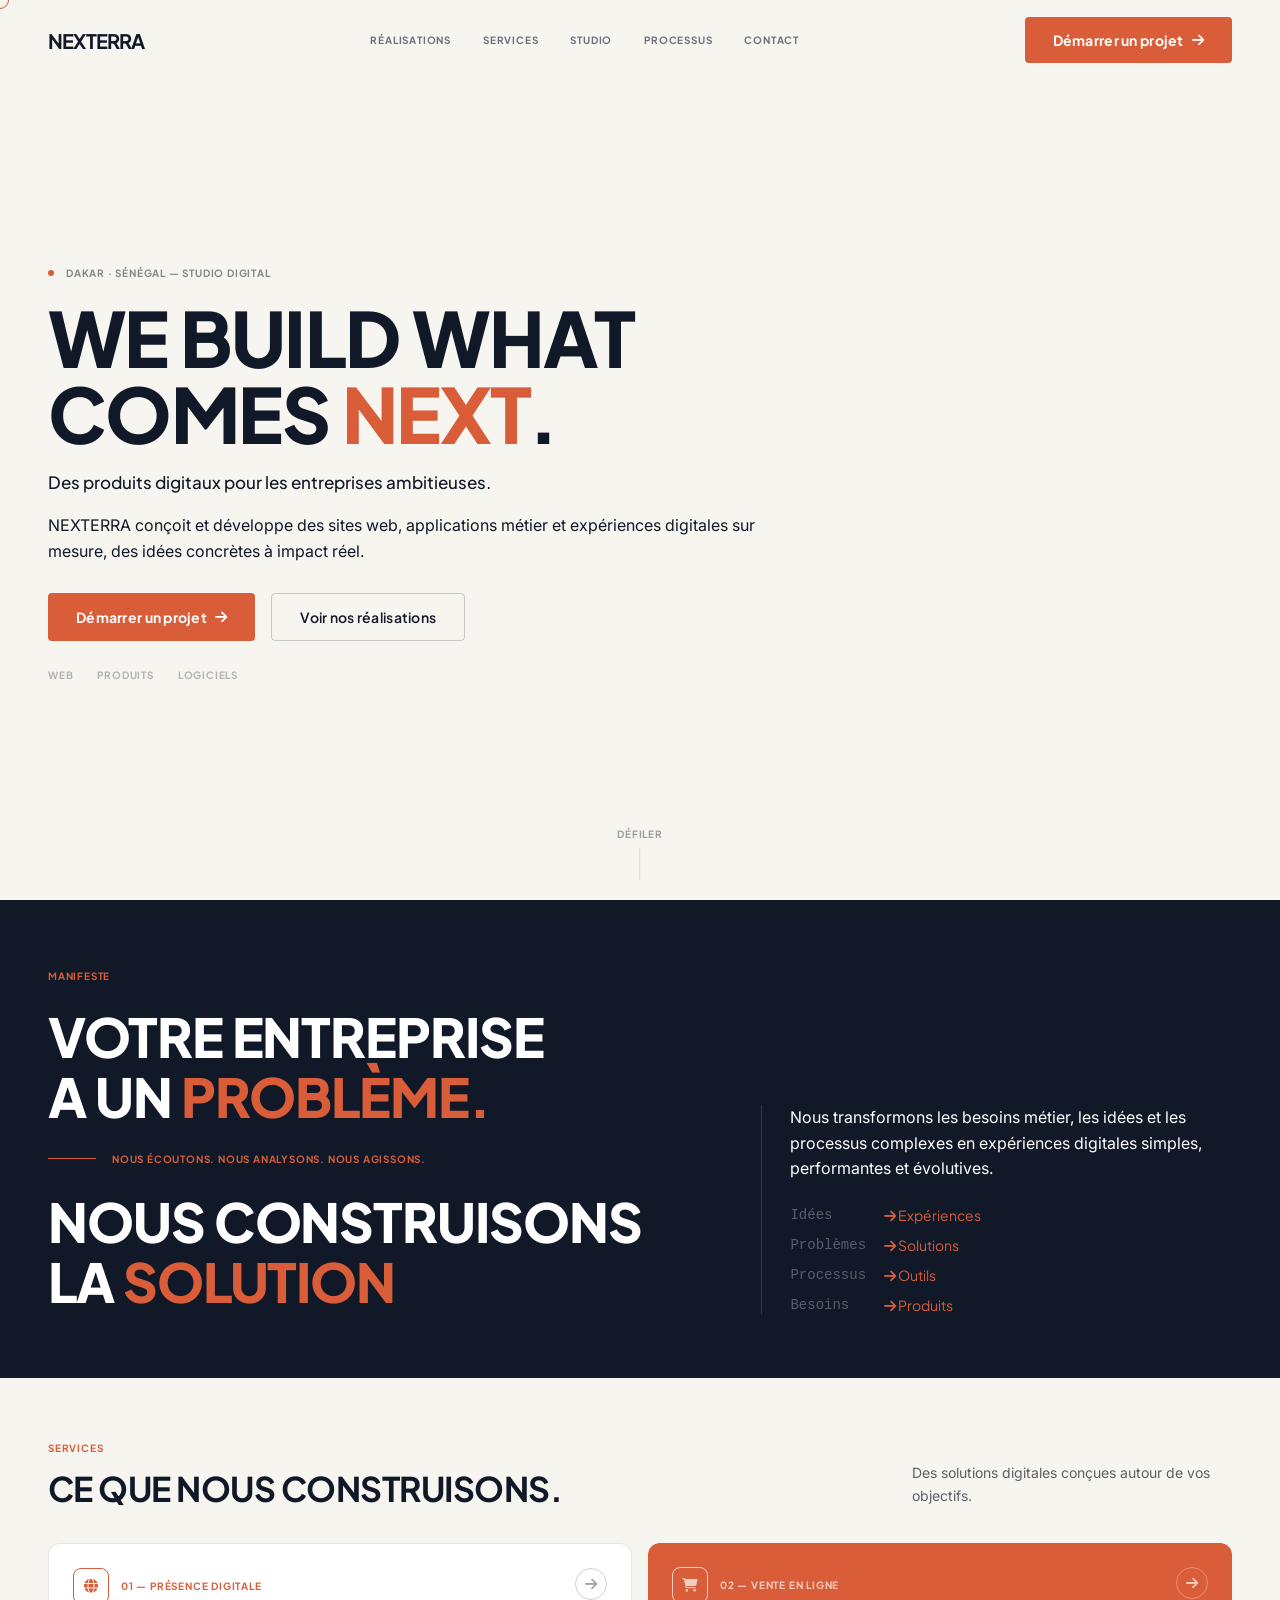
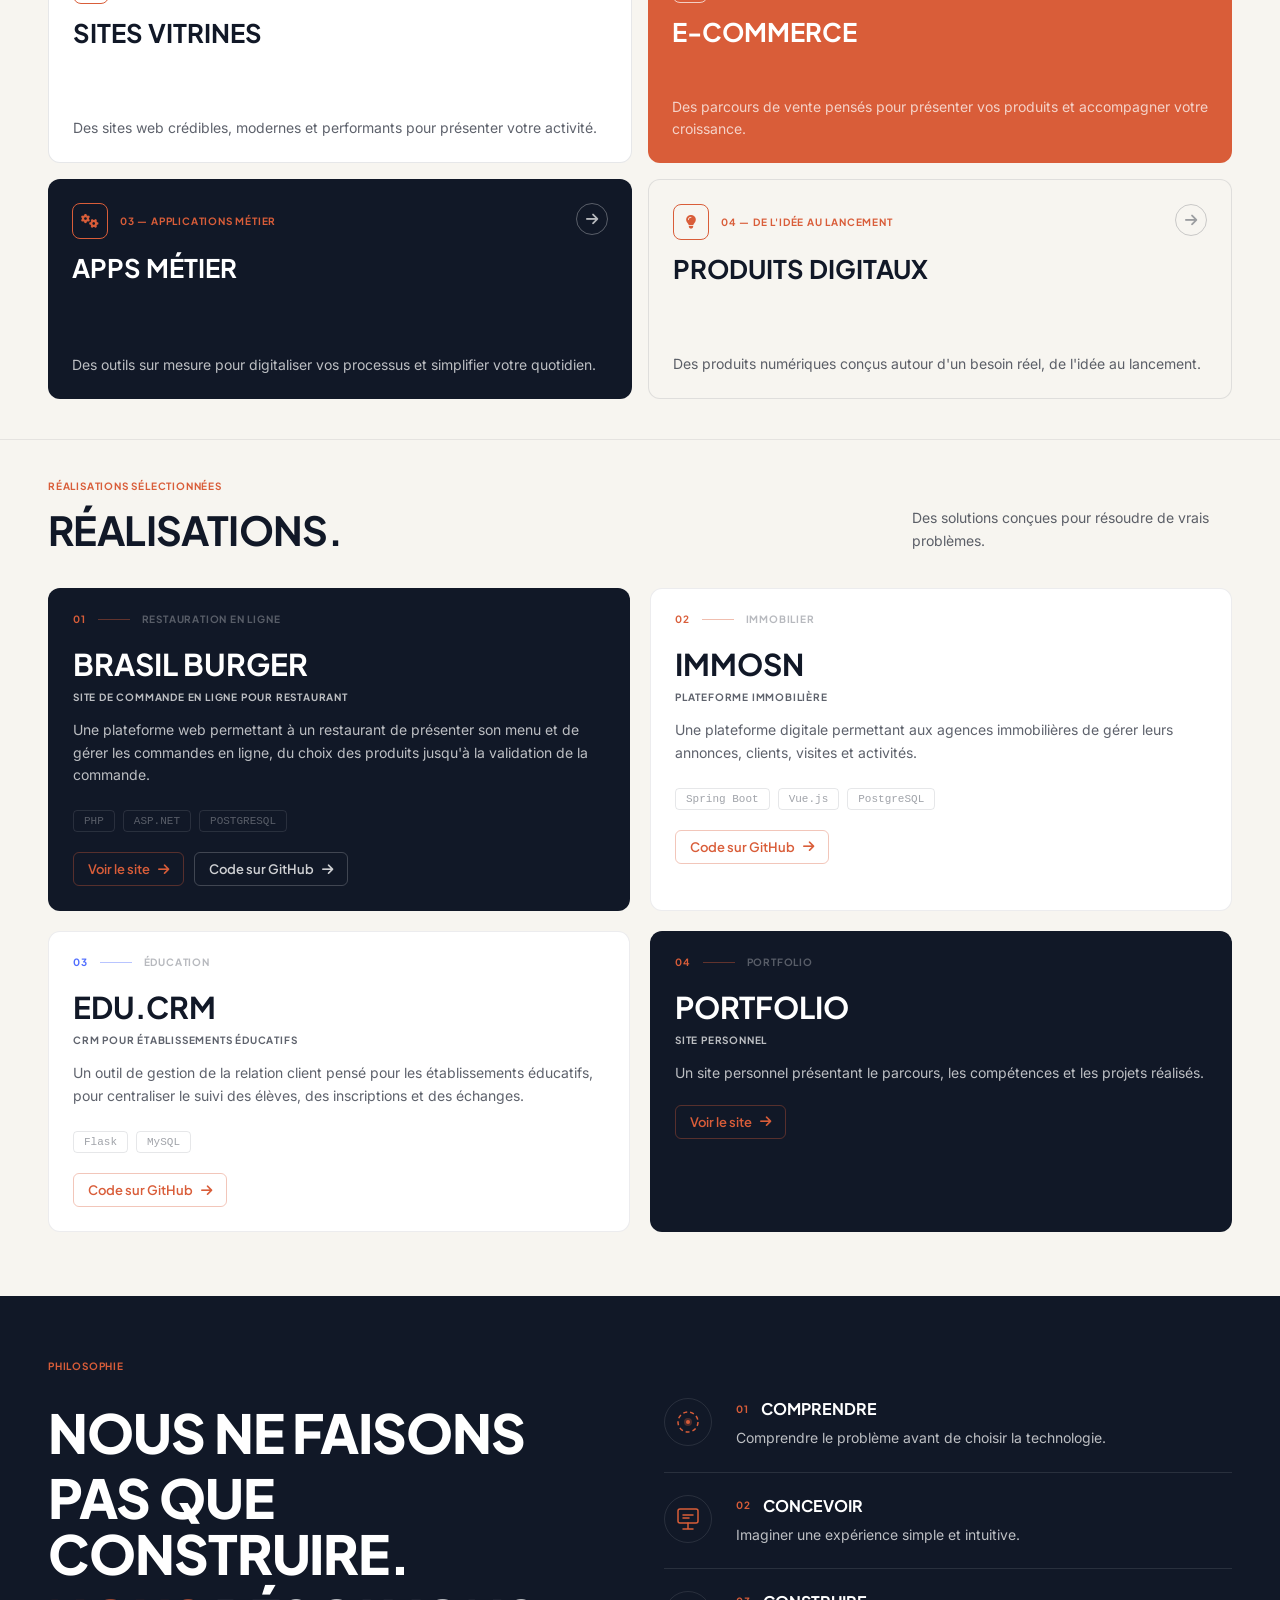
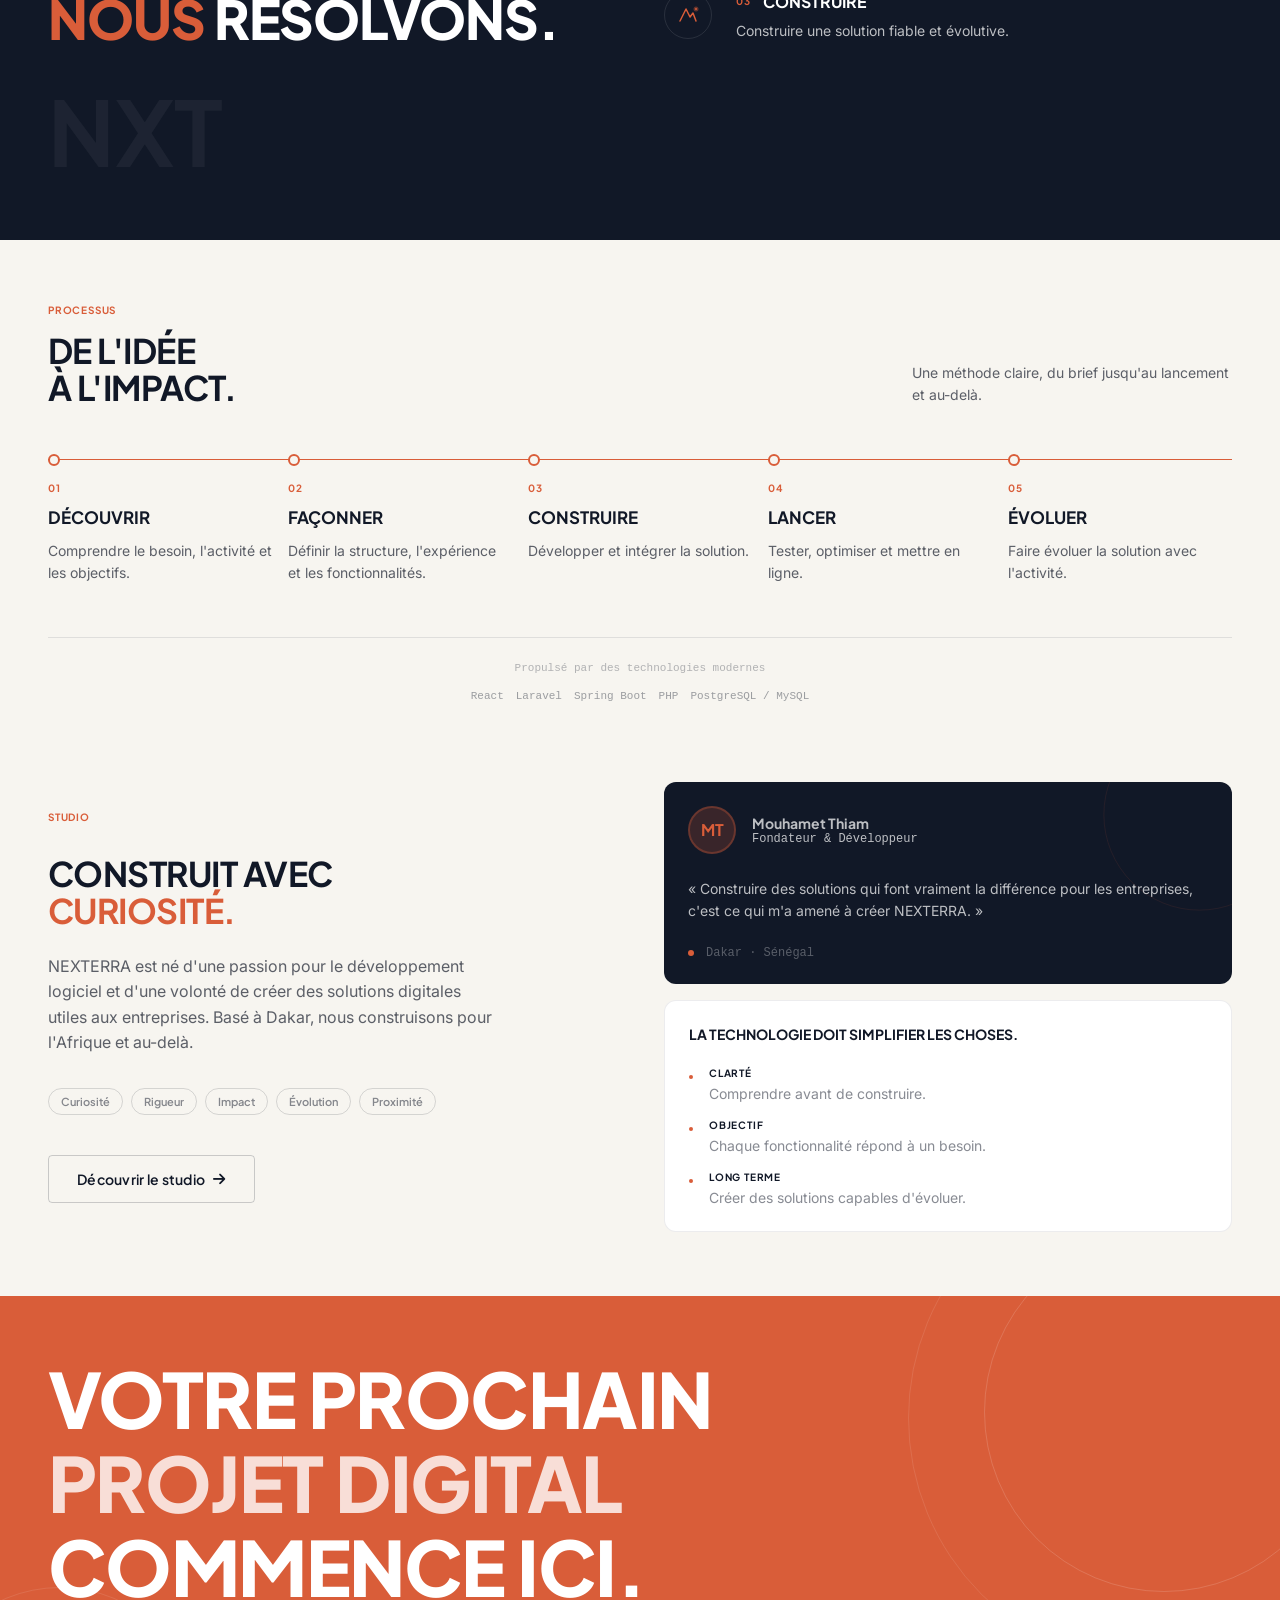
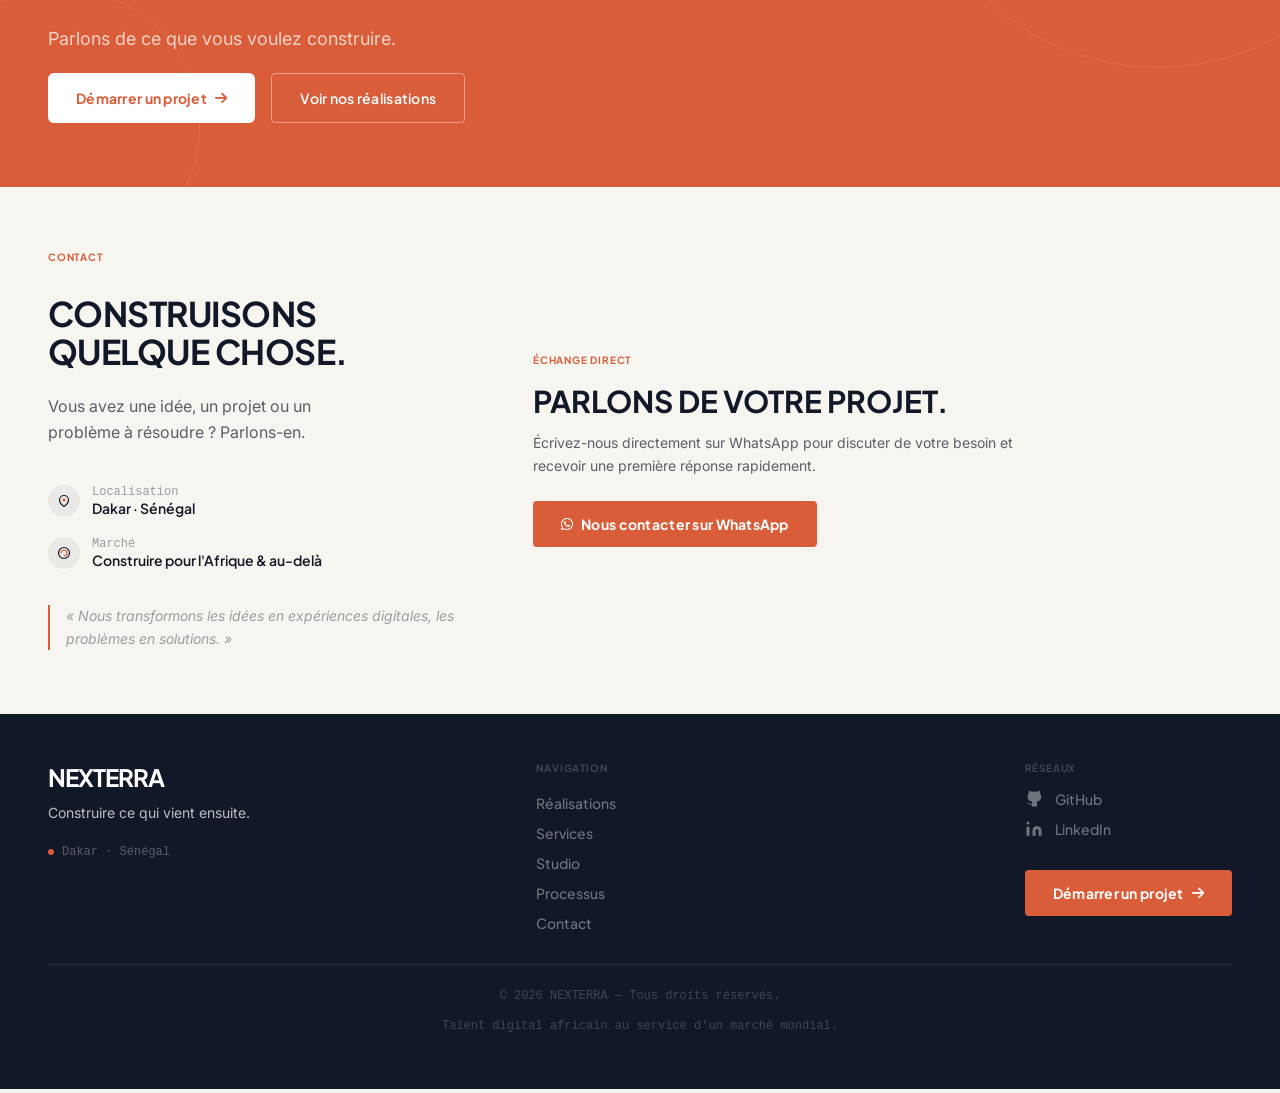
==== index.html @ 6601ef7b "correction fichier" ====
<!DOCTYPE html>
<html lang="fr">
<head>
<meta charset="UTF-8" />
<meta name="viewport" content="width=device-width, initial-scale=1.0" />
<title>NEXTERRA — Construire ce qui vient ensuite</title>
<!-- À coller dans le <head> du site (Elementor > Réglages du site > Code personnalisé, ou Insert Headers/Footers) -->
<link rel="preconnect" href="https://fonts.googleapis.com" />
<link rel="preconnect" href="https://fonts.gstatic.com" crossorigin />
<link href="https://fonts.googleapis.com/css2?family=Plus+Jakarta+Sans:ital,wght@0,400;0,500;0,600;0,700;0,800;1,400&family=Inter:wght@400;500;600&display=swap" rel="stylesheet" />
<link rel="stylesheet" href="https://cdnjs.cloudflare.com/ajax/libs/font-awesome/6.5.2/css/all.min.css" integrity="sha512-SnH5WK+bZxgPHs44uWIX+LLJAJ9/2PkPKZ5QiAj6Ta86w+fsb2TkcmfRyVX3pBnMFcV7oQPJkl9QevSCWr3W6A==" crossorigin="anonymous" />

<style>
  :root{
    --ivory:#F7F5F0; --navy:#111827; --terracotta:#D95D39; --cobalt:#4F6DFF; --sand:#E8D5B0;
    --font-display:'Plus Jakarta Sans',sans-serif; --font-body:'Inter',sans-serif;
    --space-section:clamp(44px,5vw,64px); --space-block:24px; --space-card:24px; --radius-card:12px;
    --copy-light:#111827; --copy-dark:#fff; --muted-light:rgba(17,24,39,.68); --muted-dark:rgba(255,255,255,.72);
  }
  *,*::before,*::after{box-sizing:border-box;margin:0;padding:0;}
  html{scroll-behavior:smooth;}
  body{font-family:var(--font-body);background:var(--ivory);color:var(--navy);overflow-x:hidden;-webkit-font-smoothing:antialiased;}
  ::-webkit-scrollbar{width:4px;} ::-webkit-scrollbar-track{background:var(--ivory);} ::-webkit-scrollbar-thumb{background:var(--terracotta);border-radius:2px;}
  a{text-decoration:none;color:inherit;} button{font-family:inherit;}

  .custom-cursor{pointer-events:none;position:fixed;top:0;left:0;width:18px;height:18px;border:1.5px solid var(--terracotta);border-radius:50%;transform:translate(-50%,-50%);transition:width .25s,height .25s,background .25s,opacity .25s;z-index:9999;mix-blend-mode:multiply;opacity:0;}
  .custom-cursor.hover{width:44px;height:44px;background:rgba(217,93,57,.08);}
  @media (max-width:768px){.custom-cursor{display:none!important;}}

  @keyframes float-a{0%,100%{transform:translateY(0) rotate(0deg);}50%{transform:translateY(-14px) rotate(1deg);}}
  @keyframes float-b{0%,100%{transform:translateY(0) rotate(-1deg);}50%{transform:translateY(-10px) rotate(0deg);}}
  @keyframes orbit-cw{from{transform:rotate(0deg);}to{transform:rotate(360deg);}}
  @keyframes orbit-ccw{from{transform:rotate(0deg);}to{transform:rotate(-360deg);}}
  @keyframes pulse-ring{0%,100%{opacity:.2;transform:scale(1);}50%{opacity:.5;transform:scale(1.04);}}
  .float-a{animation:float-a 7s ease-in-out infinite;}
  .float-b{animation:float-b 9s ease-in-out infinite;}

  .reveal{opacity:1;transform:none;transition:opacity .75s cubic-bezier(.16,1,.3,1),transform .75s cubic-bezier(.16,1,.3,1);}
  .reveal.pre{opacity:0;transform:translateY(28px);}
  .reveal.in{opacity:1;transform:translateY(0);}
  .delay-100{transition-delay:.1s;} .delay-200{transition-delay:.2s;} .delay-300{transition-delay:.3s;} .delay-400{transition-delay:.4s;}

  .btn-primary{display:inline-flex;align-items:center;gap:8px;padding:14px 28px;background:var(--terracotta);color:#fff;font-family:var(--font-display);font-weight:700;font-size:14px;letter-spacing:.02em;border-radius:4px;transition:.25s;border:none;cursor:pointer;}
  .btn-primary:hover{background:#c44f2e;transform:translateY(-2px);box-shadow:0 12px 32px rgba(217,93,57,.35);}
  .btn-ghost{display:inline-flex;align-items:center;gap:8px;padding:14px 28px;background:transparent;color:var(--navy);font-family:var(--font-display);font-weight:600;font-size:14px;letter-spacing:.02em;border:1.5px solid rgba(17,24,39,.2);border-radius:4px;transition:.25s;cursor:pointer;}
  .btn-ghost:hover{border-color:var(--navy);background:rgba(17,24,39,.04);transform:translateY(-2px);}
  .btn-ghost-light{display:inline-flex;align-items:center;gap:8px;padding:14px 28px;background:transparent;color:#fff;font-family:var(--font-display);font-weight:600;font-size:14px;letter-spacing:.02em;border:1.5px solid rgba(255,255,255,.4);border-radius:4px;transition:.25s;cursor:pointer;}
  .btn-ghost-light:hover{border-color:#fff;background:rgba(255,255,255,.1);}
  .btn-link{display:inline-flex;align-items:center;gap:8px;font-size:13px;color:var(--terracotta);background:none;border:1px solid rgba(217,93,57,.35);border-radius:6px;padding:8px 14px;cursor:pointer;font-family:var(--font-display);font-weight:600;transition:.2s;}
  .btn-link:hover{background:rgba(217,93,57,.08);border-color:var(--terracotta);}
  .btn-link.ghost-dark{color:rgba(255,255,255,.8);border-color:rgba(255,255,255,.2);}
  .btn-link.ghost-dark:hover{background:rgba(255,255,255,.06);border-color:rgba(255,255,255,.4);}

  .display-xl{font-family:var(--font-display);font-size:clamp(36px,6vw,76px);font-weight:800;line-height:1;letter-spacing:-.02em;}
  .display-lg{font-family:var(--font-display);font-size:clamp(28px,4vw,52px);font-weight:800;line-height:1.05;letter-spacing:-.02em;}
  .display-md{font-family:var(--font-display);font-size:clamp(22px,2.8vw,34px);font-weight:700;line-height:1.1;letter-spacing:-.015em;}
  .tag-label{font-family:var(--font-display);font-size:10px;font-weight:700;letter-spacing:.08em;text-transform:uppercase;}

  .nxt-wrap{max-width:1280px;margin:0 auto;padding:0 24px;}
  @media (min-width:768px){.nxt-wrap{padding:0 48px;}}

  header{position:fixed;top:0;left:0;right:0;z-index:50;transition:.5s;}
  header.scrolled{background:rgba(247,245,240,.92);backdrop-filter:blur(12px);box-shadow:0 1px 0 rgba(17,24,39,.08);}
  .nav-inner{max-width:1280px;margin:0 auto;padding:0 24px;display:flex;align-items:center;justify-content:space-between;height:64px;}
  @media (min-width:768px){.nav-inner{height:80px;padding:0 48px;}}
  .logo{font-family:var(--font-display);font-weight:700;font-size:1.25rem;letter-spacing:-.04em;color:var(--navy);background:none;border:none;cursor:pointer;}
  .nav-links{display:none;align-items:center;gap:32px;}
  @media (min-width:768px){.nav-links{display:flex;}}
  .nav-links button{background:none;border:none;cursor:pointer;color:rgba(17,24,39,.6);transition:.2s;}
  .nav-links button:hover{color:var(--navy);}
  .nav-cta{display:none;} @media (min-width:768px){.nav-cta{display:block;}}
  .hamburger{display:flex;flex-direction:column;gap:6px;padding:8px;background:none;border:none;cursor:pointer;}
  @media (min-width:768px){.hamburger{display:none;}}
  .hamburger span{display:block;height:2px;width:24px;background:var(--navy);transition:.3s;}
  .hamburger.open span:nth-child(1){transform:rotate(45deg) translateY(8px);}
  .hamburger.open span:nth-child(2){opacity:0;}
  .hamburger.open span:nth-child(3){transform:rotate(-45deg) translateY(-8px);}

  .mobile-menu{display:none;position:fixed;inset:0;z-index:40;background:var(--ivory);flex-direction:column;padding:80px 24px 32px;}
  .mobile-menu.open{display:flex;}
  .mobile-menu nav{display:flex;flex-direction:column;gap:32px;margin-top:32px;}
  .mobile-menu nav button{background:none;border:none;text-align:left;cursor:pointer;font-family:var(--font-display);font-size:clamp(28px,4vw,52px);font-weight:700;color:var(--navy);}
  .mobile-menu .mt-auto{margin-top:auto;}

  /* ── Services grid (rebuilt, mobile-first, no overlap) ── */
  .services-grid{display:grid;grid-template-columns:1fr;gap:16px;}
  .service-card{border-radius:var(--radius-card);padding:var(--space-card);min-height:220px;display:flex;flex-direction:column;text-align:left;transition:transform .4s cubic-bezier(.16,1,.3,1),box-shadow .4s ease;position:relative;overflow:hidden;cursor:pointer;}
  .service-card:hover{transform:translateY(-4px);box-shadow:0 24px 60px rgba(17,24,39,.15);}
  .service-card.dark{background:var(--navy);}
  .service-card.light{background:#fff;border:1px solid rgba(17,24,39,.1);}
  .service-card.orange{background:var(--terracotta);}
  .service-card.sand{background:var(--ivory);border:1px solid rgba(17,24,39,.1);}
  .service-card > p{margin-top:auto;}
  .service-top{display:flex;align-items:flex-start;justify-content:space-between;gap:16px;margin-bottom:16px;}
  .service-heading{display:flex;align-items:center;gap:12px;}
  .service-icon{width:36px;height:36px;border:1px solid currentColor;border-radius:8px;display:inline-flex;align-items:center;justify-content:center;font-size:14px;flex-shrink:0;}
  .service-card h3{font-size:clamp(19px,2vw,26px);line-height:1.05;margin:0 0 10px;font-family:var(--font-display);}
  .service-card p{font-size:14px;line-height:1.55;max-width:34rem;}
  .service-arrow{width:32px;height:32px;border-radius:50%;border:1px solid rgba(17,24,39,.2);display:flex;align-items:center;justify-content:center;color:rgba(17,24,39,.4);font-size:14px;flex-shrink:0;}
  .service-arrow.light{border-color:rgba(255,255,255,.3);color:rgba(255,255,255,.7);}
  @media (min-width:1024px){
    .services-grid{
      grid-template-columns:repeat(2,minmax(0,1fr));
      grid-template-rows:repeat(2,minmax(220px,1fr));
      grid-template-areas:"one two" "three four";
    }
    .service-card.light{grid-area:one;}
    .service-card.orange{grid-area:two;}
    .service-card.dark{grid-area:three;}
    .service-card.sand{grid-area:four;}
  }

  .work-card{background:#fff;border:1px solid rgba(17,24,39,.08);border-radius:var(--radius-card);padding:24px;transition:transform .4s cubic-bezier(.16,1,.3,1),box-shadow .4s ease;}
  .work-card:hover{transform:translateY(-4px);box-shadow:0 24px 60px rgba(17,24,39,.12);}
  .work-card.dark{background:var(--navy);border-color:transparent;}
  .work-links{display:flex;flex-wrap:wrap;gap:10px;margin-top:20px;}

  .process-line-fill{transform-origin:left;transform:scaleX(0);transition:transform 1.2s cubic-bezier(.16,1,.3,1);}
  .process-line-fill.in{transform:scaleX(1);}
  .process-desktop{display:none;}
  .process-track{position:relative;margin-bottom:0;}
  .process-track-bg{height:1px;width:100%;background:rgba(17,24,39,.1);}
  .process-track-fill{position:absolute;top:0;left:0;height:1px;background:var(--terracotta);width:100%;}
  .process-steps{display:grid;grid-template-columns:repeat(5,1fr);gap:16px;margin-top:-6px;}
  .process-step{display:flex;flex-direction:column;}
  .process-dot{width:12px;height:12px;border-radius:50%;border:2px solid var(--terracotta);background:var(--ivory);margin-bottom:24px;}

  .form-field{display:flex;flex-direction:column;gap:6px;}
  .form-field label{color:rgba(17,24,39,.5);}
  .form-field input,.form-field select,.form-field textarea{width:100%;background:#fff;border:1px solid rgba(17,24,39,.1);border-radius:8px;padding:12px 16px;font-size:14px;color:var(--navy);font-family:var(--font-body);transition:.2s;appearance:none;}
  .form-field input:focus,.form-field select:focus,.form-field textarea:focus{outline:none;border-color:var(--terracotta);}
  .form-field textarea{resize:none;}

  #hero .hero-content{width:100%;max-width:900px;gap:20px !important;}
  #hero .hero-content p{max-width:760px;color:var(--copy-light) !important;}
  #hero .nxt-wrap{padding-top:88px !important;padding-bottom:40px !important;}
  #hero .hero-content > div:last-child{margin-top:8px !important;}
  #hero > div:last-child{bottom:20px !important;}
  #manifesto, #services, #work, #philosophy, #process, #studio, #contact{padding:var(--space-section) 0 !important;}
  #services{padding-bottom:40px !important;}
  #work{padding-top:40px !important;}
  main > hr{margin:0 !important;}
  #process{padding-bottom:40px !important;}
  #studio{padding-top:40px !important;}
  #cta{padding:var(--space-section) 0 !important;}
  #services .services-header, #work .work-header, #process .process-header{margin-bottom:36px !important;}
  #services .services-header, #work .work-header{gap:24px !important;}
  #services .services-header .tag-label, #work .work-header .tag-label, #process .process-header .tag-label{color:var(--terracotta) !important;}
  #services .services-header > p, #work .work-header > p, #process .process-header > p{font-family:var(--font-body);font-size:14px;line-height:1.6;color:var(--muted-light) !important;}
  #services .service-card.light p, #services .service-card.sand p{color:var(--muted-light) !important;}
  #services .service-card.dark p, #services .service-card.orange p{color:var(--muted-dark) !important;}
  #work .work-card:not(.dark) p{color:var(--muted-light) !important;}
  #work .work-card.dark p{color:var(--muted-dark) !important;}
  #manifesto .manifesto-kicker{margin-bottom:24px !important;}
  #manifesto .display-lg{font-size:clamp(30px,4.2vw,56px);}
  #manifesto .manifesto-grid{max-width:none;display:grid;grid-template-columns:minmax(0,1.15fr) minmax(280px,.85fr);gap:clamp(32px,6vw,88px);align-items:end;}
  #manifesto .manifesto-headline{max-width:760px;}
  #manifesto .manifesto-headline h2{margin-bottom:4px !important;}
  #manifesto .manifesto-divider{margin:28px 0 !important;}
  #manifesto .manifesto-aside{border-left:1px solid rgba(255,255,255,.14);padding-left:28px;}
  #manifesto .manifesto-copy{max-width:none !important;margin:0 0 24px !important;}
  #manifesto p{color:var(--copy-dark) !important;}
  #manifesto .tag-label{color:var(--terracotta) !important;}
  #manifesto .manifesto-map{gap:12px !important;}
  #manifesto .manifesto-map > div{gap:12px !important;}
  #manifesto .manifesto-map > div span:first-child{width:82px !important;}
  #philosophy .philosophy-grid{gap:48px !important;}
  #philosophy p{color:var(--muted-dark) !important;}
  #philosophy .tag-label{color:var(--terracotta) !important;}
  #work .display-md{font-size:clamp(26px,3.2vw,40px);}
  #philosophy .display-lg{font-size:clamp(30px,4.2vw,56px);}
  #philosophy .philosophy-grid > div:first-child > div{margin-top:40px !important;}
  #philosophy .philosophy-grid > div:last-child > div{padding:22px 0 !important;}
  #process .process-header{margin-bottom:52px !important;}
  #process .process-step p{color:var(--muted-light) !important;}
  #process .process-dot{margin-bottom:16px;}
  #process .tech-strip{margin-top:52px !important;padding-top:24px !important;}
  #studio .studio-grid{gap:48px !important;}
  #studio .studio-grid > div:first-child p{color:var(--muted-light) !important;}
  #studio .studio-grid > div:last-child > div:first-child p{color:var(--muted-dark) !important;}
  #studio .studio-grid > div:last-child{gap:16px !important;}
  #studio .studio-grid > div:last-child > div{padding:24px !important;border-radius:var(--radius-card) !important;}
  #cta .nxt-wrap > div{max-width:760px !important;}
  #cta h2{margin-bottom:8px !important;}
  #cta h2:nth-of-type(3){margin-bottom:24px !important;}
  #cta p{margin-bottom:24px !important;color:var(--muted-dark) !important;}
  #contact .contact-grid{gap:48px !important;}
  #contact .contact-grid > div:first-child > p{color:var(--muted-light) !important;}
  footer p{color:var(--muted-dark) !important;}
  #contact .contact-grid > div:first-child .reveal[style*="margin-top"]{margin-top:36px !important;}
  footer{padding:48px 0 56px !important;}
  footer .footer-grid{gap:32px !important;padding-bottom:32px !important;}
  footer .footer-bottom{padding-top:24px !important;}
  footer .footer-grid > div:last-child > .btn-primary{align-self:flex-start;}
  @media (min-width:768px){
    #services .services-header, #work .work-header, #process .process-header{flex-direction:row !important;align-items:flex-end;justify-content:space-between;}
  }
  @media (max-width:767px){
    #manifesto .manifesto-grid{grid-template-columns:1fr;gap:32px;}
    #manifesto .manifesto-aside{border-left:0;border-top:1px solid rgba(255,255,255,.14);padding:24px 0 0;}
    #manifesto .manifesto-map > div span:first-child{width:72px !important;}
    .service-card{min-height:190px;padding:20px;}
    .service-icon{width:32px;height:32px;}
    .work-card{padding:20px;}
  }

  .text-terracotta{color:var(--terracotta);} .text-navy{color:var(--navy);} .text-white{color:#fff;}

  @media (min-width:768px){
    .services-header{flex-direction:row;align-items:flex-end;justify-content:space-between;}
    .work-header{flex-direction:row;align-items:flex-end;justify-content:space-between;}
    .process-header{flex-direction:row;align-items:flex-end;justify-content:space-between;}
    .process-desktop{display:block !important;}
    .process-mobile{display:none !important;}
    .tech-strip{flex-direction:row;align-items:center;}
    .form-row{grid-template-columns:1fr 1fr !important;}
    .footer-bottom{flex-direction:row;align-items:center;justify-content:space-between;}
    .work-list{grid-template-columns:1fr 1fr !important;}
  }
  @media (min-width:1024px){
    .philosophy-grid{grid-template-columns:1fr 1fr !important;}
    .studio-grid{grid-template-columns:1fr 1fr !important;}
    .contact-grid{grid-template-columns:1fr 1.6fr !important;}
    .footer-grid{grid-template-columns:1fr 1fr auto !important;}
  }

</style>
</head>
<body>
<!-- Curseur personnalisé : à coller une seule fois juste après la balise <body>, avant le header -->
<div class="custom-cursor" id="cursor"></div>

<header id="header">
  <div class="nav-inner">
    <button class="logo" onclick="window.scrollTo({top:0,behavior:'smooth'})">NEXTERRA</button>
    <nav class="nav-links" aria-label="Navigation principale">
      <button class="tag-label" onclick="scrollToId('work')">Réalisations</button>
      <button class="tag-label" onclick="scrollToId('services')">Services</button>
      <button class="tag-label" onclick="scrollToId('studio')">Studio</button>
      <button class="tag-label" onclick="scrollToId('process')">Processus</button>
      <button class="tag-label" onclick="scrollToId('contact')">Contact</button>
    </nav>
    <div class="nav-cta"><button class="btn-primary" onclick="scrollToId('contact')">Démarrer un projet <i class="fa-solid fa-arrow-right" aria-hidden="true"></i></button></div>
    <button class="hamburger" id="hamburger" aria-label="Menu"><span></span><span></span><span></span></button>
  </div>
</header>

<div class="mobile-menu" id="mobileMenu">
  <nav aria-label="Navigation mobile">
    <button onclick="scrollToId('work')">Réalisations</button>
    <button onclick="scrollToId('services')">Services</button>
    <button onclick="scrollToId('studio')">Studio</button>
    <button onclick="scrollToId('process')">Processus</button>
    <button onclick="scrollToId('contact')">Contact</button>
  </nav>
  <div class="mt-auto"><button class="btn-primary" style="width:100%;justify-content:center" onclick="scrollToId('contact')">Démarrer un projet <i class="fa-solid fa-arrow-right" aria-hidden="true"></i></button></div>
</div>


<main>

<!-- HERO -->
<section id="hero" style="position:relative;min-height:100vh;background:var(--ivory);display:flex;flex-direction:column;justify-content:center;overflow:hidden;">
  <div class="nxt-wrap" style="width:100%;padding-top:112px;padding-bottom:64px;">
    <div class="hero-content" style="display:flex;flex-direction:column;gap:24px;">
      <div style="display:flex;align-items:center;gap:12px;">
        <span style="display:inline-block;width:6px;height:6px;border-radius:50%;background:var(--terracotta);"></span>
        <span class="tag-label" style="color:rgba(17,24,39,.5);">Dakar · Sénégal — Studio Digital</span>
      </div>
      <div>
        <h1 class="display-xl"><span class="text-navy">WE BUILD WHAT </span></h1>
        <h1 class="display-xl"><span>COMES </span> <span class="text-terracotta">NEXT</span><span class="text-navy">.</span></h1>
      </div>
      <p style="font-family:var(--font-display);font-size:clamp(15px,1.6vw,17px);font-weight:500;" class="text-navy">Des produits digitaux pour les entreprises ambitieuses.</p>
      <p style="font-size:16px;color:rgba(0,0,0);line-height:1.6;">NEXTERRA conçoit et développe des sites web, applications métier et expériences digitales sur mesure, des idées concrètes à impact réel.</p>
      <div style="display:flex;flex-wrap:wrap;gap:16px;margin-top:8px;">
        <button class="btn-primary" onclick="scrollToId('contact')">Démarrer un projet <i class="fa-solid fa-arrow-right" aria-hidden="true"></i></button>
        <button class="btn-ghost" onclick="scrollToId('work')">Voir nos réalisations</button>
      </div>
      <div style="display:flex;align-items:center;gap:24px;margin-top:16px;">
        <span class="tag-label" style="color:rgba(17,24,39,.3);">WEB</span>
        <span class="tag-label" style="color:rgba(17,24,39,.3);">PRODUITS</span>
        <span class="tag-label" style="color:rgba(17,24,39,.3);">LOGICIELS</span>
      </div>
    </div>
  </div>
  <div style="position:absolute;bottom:32px;left:50%;transform:translateX(-50%);display:flex;flex-direction:column;align-items:center;gap:8px;opacity:.4;">
    <span class="tag-label text-navy">Défiler</span>
    <div style="width:1px;height:32px;background:rgba(17,24,39,.3);"></div>
  </div>
</section>

<!-- MANIFESTO -->
<section id="manifesto" class="reveal-section" style="background:var(--navy);padding:112px 0;overflow:hidden;">
  <div class="nxt-wrap">
    <div class="reveal manifesto-kicker"><span class="tag-label text-terracotta">Manifeste</span></div>
    <div class="manifesto-grid">
      <div class="manifesto-headline">
        <h2 class="display-lg text-white reveal" style="margin-bottom:8px;">VOTRE ENTREPRISE</h2>
        <h2 class="display-lg reveal delay-100" style="margin-bottom:24px;"><span class="text-white">A UN </span><span class="text-terracotta">PROBLÈME.</span></h2>
        <div class="reveal delay-200 manifesto-divider" style="display:flex;align-items:center;gap:16px;margin:40px 0;">
        <div style="width:48px;height:1px;background:var(--terracotta);"></div>
        <span class="tag-label" style="color:rgba(255,255,255,.2);">Nous écoutons. Nous analysons. Nous agissons.</span>
        </div>
        <h2 class="display-lg text-white reveal delay-200">NOUS CONSTRUISONS</h2>
        <h2 class="display-lg reveal delay-300"><span class="text-white">LA </span><span class="text-terracotta">SOLUTION</span>.</h2>
      </div>
      <div class="manifesto-aside reveal delay-300">
        <p class="manifesto-copy" style="font-size:16px;color:rgba(255,255,255,.55);line-height:1.6;max-width:24rem;">Nous transformons les besoins métier, les idées et les processus complexes en expériences digitales simples, performantes et évolutives.</p>
        <div class="manifesto-map" style="display:flex;flex-direction:column;gap:16px;">
          <div style="display:flex;align-items:center;gap:16px;"><span style="color:rgba(255,255,255,.3);font-size:14px;font-family:monospace;width:96px;">Idées</span><span class="text-terracotta" style="font-size:14px;font-family:var(--font-display);"><i class="fa-solid fa-arrow-right" aria-hidden="true"></i> Expériences</span></div>
          <div style="display:flex;align-items:center;gap:16px;"><span style="color:rgba(255,255,255,.3);font-size:14px;font-family:monospace;width:96px;">Problèmes</span><span class="text-terracotta" style="font-size:14px;font-family:var(--font-display);"><i class="fa-solid fa-arrow-right" aria-hidden="true"></i> Solutions</span></div>
          <div style="display:flex;align-items:center;gap:16px;"><span style="color:rgba(255,255,255,.3);font-size:14px;font-family:monospace;width:96px;">Processus</span><span class="text-terracotta" style="font-size:14px;font-family:var(--font-display);"><i class="fa-solid fa-arrow-right" aria-hidden="true"></i> Outils</span></div>
          <div style="display:flex;align-items:center;gap:16px;"><span style="color:rgba(255,255,255,.3);font-size:14px;font-family:monospace;width:96px;">Besoins</span><span class="text-terracotta" style="font-size:14px;font-family:var(--font-display);"><i class="fa-solid fa-arrow-right" aria-hidden="true"></i> Produits</span></div>
        </div>
      </div>
    </div>
  </div>
</section>

<!-- SERVICES -->
<section id="services" class="reveal-section" style="background:var(--ivory);padding:112px 0;">
  <div class="nxt-wrap">
    <div style="display:flex;flex-direction:column;gap:32px;margin-bottom:64px;" class="services-header">
      <div class="reveal">
        <span class="tag-label text-terracotta" style="display:block;margin-bottom:16px;">Services</span>
        <h2 class="display-md text-navy">CE QUE NOUS CONSTRUISONS.</h2>
      </div>
      <p class="reveal delay-200" style="color:rgba(17,24,39,.5);max-width:20rem;font-size:14px;line-height:1.6;">Des solutions digitales conçues autour de vos objectifs.</p>
    </div>

    <div class="services-grid">
      <div class="service-card light reveal delay-100" data-cursor>
        <div class="service-top"><div class="service-heading text-terracotta"><span class="service-icon"><i class="fa-solid fa-globe" aria-hidden="true"></i></span><span class="tag-label">01 — Présence digitale</span></div><div class="service-arrow"><i class="fa-solid fa-arrow-right" aria-hidden="true"></i></div></div>
        <h3 class="text-navy">SITES VITRINES</h3>
        <p style="color:rgba(17,24,39,.5);">Des sites web crédibles, modernes et performants pour présenter votre activité.</p>
      </div>

      <div class="service-card orange reveal delay-200" data-cursor>
        <div class="service-top"><div class="service-heading" style="color:rgba(255,255,255,.7);"><span class="service-icon"><i class="fa-solid fa-cart-shopping" aria-hidden="true"></i></span><span class="tag-label">02 — Vente en ligne</span></div><div class="service-arrow light"><i class="fa-solid fa-arrow-right" aria-hidden="true"></i></div></div>
        <h3 class="text-white">E-COMMERCE</h3>
        <p style="color:rgba(255,255,255,.75);">Des parcours de vente pensés pour présenter vos produits et accompagner votre croissance.</p>
      </div>

      <div class="service-card dark reveal delay-300" data-cursor>
        <div class="service-top"><div class="service-heading text-terracotta"><span class="service-icon"><i class="fa-solid fa-gears" aria-hidden="true"></i></span><span class="tag-label">03 — Applications métier</span></div><div class="service-arrow light"><i class="fa-solid fa-arrow-right" aria-hidden="true"></i></div></div>
        <h3 class="text-white">APPS MÉTIER</h3>
        <p style="color:rgba(255,255,255,.55);">Des outils sur mesure pour digitaliser vos processus et simplifier votre quotidien.</p>
      </div>

      <div class="service-card sand reveal delay-400" data-cursor>
        <div class="service-top"><div class="service-heading text-terracotta"><span class="service-icon"><i class="fa-solid fa-lightbulb" aria-hidden="true"></i></span><span class="tag-label">04 — De l'idée au lancement</span></div><div class="service-arrow"><i class="fa-solid fa-arrow-right" aria-hidden="true"></i></div></div>
        <h3 class="text-navy">PRODUITS DIGITAUX</h3>
        <p style="color:rgba(17,24,39,.5);">Des produits numériques conçus autour d'un besoin réel, de l'idée au lancement.</p>
      </div>
    </div>
  </div>
</section>
<hr style="border:none;border-top:1px solid rgba(17,24,39,.08);margin-bottom:64px;">
<!-- WORK (simplifié : titre, description, technos, liens — sans maquettes) -->
<section id="work" class="reveal-section" style="background:var(--ivory);padding:100px 0 0 0;">
  <div class="nxt-wrap">
    <div style="display:flex;flex-direction:column;gap:24px;margin-bottom:64px;" class="work-header">
      <div class="reveal">
        <span class="tag-label text-terracotta" style="display:block;margin-bottom:16px;">Réalisations sélectionnées</span>
        <h2 class="display-md text-navy">RÉALISATIONS.</h2>
      </div>
      <p class="reveal delay-200" style="color:rgba(17,24,39,.5);font-size:14px;max-width:20rem;line-height:1.6;">Des solutions conçues pour résoudre de vrais problèmes.</p>
    </div>
    
    <div style="display:grid;grid-template-columns:1fr;gap:20px;" class="work-list">

      <!-- Brasil Burger -->
      <div class="work-card dark reveal" data-cursor>
        <div style="display:flex;align-items:center;gap:12px;margin-bottom:20px;">
          <span class="tag-label text-terracotta">01</span>
          <span style="width:32px;height:1px;background:rgba(217,93,57,.4);"></span>
          <span class="tag-label" style="color:rgba(255,255,255,.3);">Restauration en ligne</span>
        </div>
        <h3 style="font-size:clamp(22px,3vw,30px);font-weight:700;color:#fff;margin-bottom:8px;font-family:var(--font-display);">BRASIL BURGER</h3>
        <p class="tag-label" style="color:rgba(255,255,255,.4);margin-bottom:16px;">Site de commande en ligne pour restaurant</p>
        <p style="color:rgba(255,255,255,.5);font-size:14px;line-height:1.6;max-width:36rem;">Une plateforme web permettant à un restaurant de présenter son menu et de gérer les commandes en ligne, du choix des produits jusqu'à la validation de la commande.</p>
        <div style="display:flex;flex-wrap:wrap;gap:8px;margin-top:24px;">
          <span style="font-size:11px;font-family:monospace;color:rgba(255,255,255,.3);border:1px solid rgba(255,255,255,.1);border-radius:4px;padding:4px 10px;">PHP</span>
          <span style="font-size:11px;font-family:monospace;color:rgba(255,255,255,.3);border:1px solid rgba(255,255,255,.1);border-radius:4px;padding:4px 10px;">ASP.NET</span>
          <span style="font-size:11px;font-family:monospace;color:rgba(255,255,255,.3);border:1px solid rgba(255,255,255,.1);border-radius:4px;padding:4px 10px;">POSTGRESQL</span>
        </div>
        <div class="work-links">
          <a class="btn-link" href="https://brasil-burger.onrender.com" target="_blank" rel="noopener">Voir le site <i class="fa-solid fa-arrow-right" aria-hidden="true"></i></a>
          <a class="btn-link ghost-dark" href="https://github.com/mouhamet07/brasil_burger_L3" target="_blank" rel="noopener">Code sur GitHub <i class="fa-solid fa-arrow-right" aria-hidden="true"></i></a>
        </div>
      </div>

      <!-- ImmoSN -->
      <div class="work-card reveal delay-100" data-cursor>
        <div style="display:flex;align-items:center;gap:12px;margin-bottom:20px;">
          <span class="tag-label text-terracotta">02</span>
          <span style="width:32px;height:1px;background:rgba(217,93,57,.4);"></span>
          <span class="tag-label" style="color:rgba(17,24,39,.3);">Immobilier</span>
        </div>
        <h3 style="font-size:clamp(22px,3vw,30px);font-weight:700;color:var(--navy);margin-bottom:8px;font-family:var(--font-display);">IMMOSN</h3>
        <p class="tag-label" style="color:rgba(17,24,39,.4);margin-bottom:16px;">Plateforme immobilière</p>
        <p style="color:rgba(17,24,39,.5);font-size:14px;line-height:1.6;max-width:36rem;">Une plateforme digitale permettant aux agences immobilières de gérer leurs annonces, clients, visites et activités.</p>
        <div style="display:flex;flex-wrap:wrap;gap:8px;margin-top:24px;">
          <span style="font-size:11px;font-family:monospace;color:rgba(17,24,39,.4);border:1px solid rgba(17,24,39,.1);border-radius:4px;padding:4px 10px;">Spring Boot</span>
          <span style="font-size:11px;font-family:monospace;color:rgba(17,24,39,.4);border:1px solid rgba(17,24,39,.1);border-radius:4px;padding:4px 10px;">Vue.js</span>
          <span style="font-size:11px;font-family:monospace;color:rgba(17,24,39,.4);border:1px solid rgba(17,24,39,.1);border-radius:4px;padding:4px 10px;">PostgreSQL</span>
        </div>
        <div class="work-links">
          <a class="btn-link" href="https://github.com/mouhamet07/immosn" target="_blank" rel="noopener">Code sur GitHub <i class="fa-solid fa-arrow-right" aria-hidden="true"></i></a>
        </div>
      </div>

      <!-- Edu.CRM -->
      <div class="work-card reveal delay-200" data-cursor>
        <div style="display:flex;align-items:center;gap:12px;margin-bottom:20px;">
          <span class="tag-label" style="color:var(--cobalt);">03</span>
          <span style="width:32px;height:1px;background:rgba(79,109,255,.4);"></span>
          <span class="tag-label" style="color:rgba(17,24,39,.3);">Éducation</span>
        </div>
        <h3 style="font-size:clamp(22px,3vw,30px);font-weight:700;color:var(--navy);margin-bottom:8px;font-family:var(--font-display);">EDU.CRM</h3>
        <p class="tag-label" style="color:rgba(17,24,39,.4);margin-bottom:16px;">CRM pour établissements éducatifs</p>
        <p style="color:rgba(17,24,39,.5);font-size:14px;line-height:1.6;max-width:36rem;">Un outil de gestion de la relation client pensé pour les établissements éducatifs, pour centraliser le suivi des élèves, des inscriptions et des échanges.</p>
        <div style="display:flex;flex-wrap:wrap;gap:8px;margin-top:24px;">
          <span style="font-size:11px;font-family:monospace;color:rgba(17,24,39,.4);border:1px solid rgba(17,24,39,.1);border-radius:4px;padding:4px 10px;">Flask</span>
          <span style="font-size:11px;font-family:monospace;color:rgba(17,24,39,.4);border:1px solid rgba(17,24,39,.1);border-radius:4px;padding:4px 10px;">MySQL</span>
        </div>
        <div class="work-links">
          <a class="btn-link" href="https://github.com/mouhamet07/edu.crm" target="_blank" rel="noopener">Code sur GitHub <i class="fa-solid fa-arrow-right" aria-hidden="true"></i></a>
        </div>
      </div>

      <!-- Portfolio -->
      <div class="work-card dark reveal delay-300" data-cursor>
        <div style="display:flex;align-items:center;gap:12px;margin-bottom:20px;">
          <span class="tag-label text-terracotta">04</span>
          <span style="width:32px;height:1px;background:rgba(217,93,57,.4);"></span>
          <span class="tag-label" style="color:rgba(255,255,255,.3);">Portfolio</span>
        </div>
        <h3 style="font-size:clamp(22px,3vw,30px);font-weight:700;color:#fff;margin-bottom:8px;font-family:var(--font-display);">PORTFOLIO</h3>
        <p class="tag-label" style="color:rgba(255,255,255,.4);margin-bottom:16px;">Site personnel</p>
        <p style="color:rgba(255,255,255,.5);font-size:14px;line-height:1.6;max-width:36rem;">Un site personnel présentant le parcours, les compétences et les projets réalisés.</p>
        <div class="work-links">
          <a class="btn-link" href="https://live-mouhamet-portfolio.pantheonsite.io" target="_blank" rel="noopener">Voir le site <i class="fa-solid fa-arrow-right" aria-hidden="true"></i></a>
        </div>
      </div>

    </div>
  </div>
</section>

<!-- PHILOSOPHY -->
<section id="philosophy" class="reveal-section" style="background:var(--navy);padding:112px 0;overflow:hidden;">
  <div class="nxt-wrap">
    <div style="display:grid;grid-template-columns:1fr;gap:80px;align-items:start;" class="philosophy-grid">
      <div>
        <span class="tag-label text-terracotta reveal" style="display:block;margin-bottom:32px;">Philosophie</span>
        <h2 class="display-lg text-white reveal delay-100" style="margin-bottom:8px;">NOUS NE FAISONS</h2>
        <h2 class="display-lg text-white reveal delay-100" style="margin-bottom:8px;">PAS QUE CONSTRUIRE.</h2>
        <h2 class="display-lg reveal delay-200"><span class="text-terracotta">NOUS </span><span class="text-white">RÉSOLVONS.</span></h2>
        <div class="reveal delay-300" style="margin-top:64px;"><div style="font-size:90px;font-weight:700;line-height:1;color:rgba(255,255,255,.05);user-select:none;font-family:var(--font-display);">NXT</div></div>
      </div>
      <div style="display:flex;flex-direction:column;padding-top:16px;">
        <div class="reveal delay-100" style="display:flex;gap:24px;padding:32px 0;border-bottom:1px solid rgba(255,255,255,.1);">
          <div style="flex-shrink:0;width:48px;height:48px;border-radius:50%;border:1px solid rgba(255,255,255,.1);display:flex;align-items:center;justify-content:center;"><svg width="28" height="28" viewBox="0 0 28 28" fill="none"><circle cx="14" cy="14" r="10" stroke="#D95D39" stroke-width="1.5" stroke-dasharray="4 3"/><circle cx="14" cy="14" r="4" fill="#D95D39" opacity=".3"/><circle cx="14" cy="14" r="2" fill="#D95D39"/></svg></div>
          <div><div style="display:flex;align-items:center;gap:12px;margin-bottom:8px;"><span class="tag-label text-terracotta">01</span><h3 style="font-size:16px;font-weight:700;color:#fff;font-family:var(--font-display);">COMPRENDRE</h3></div><p style="color:rgba(255,255,255,.4);font-size:14px;line-height:1.6;">Comprendre le problème avant de choisir la technologie.</p></div>
        </div>
        <div class="reveal delay-200" style="display:flex;gap:24px;padding:32px 0;border-bottom:1px solid rgba(255,255,255,.1);">
          <div style="flex-shrink:0;width:48px;height:48px;border-radius:50%;border:1px solid rgba(255,255,255,.1);display:flex;align-items:center;justify-content:center;"><svg width="28" height="28" viewBox="0 0 28 28" fill="none"><rect x="4" y="4" width="20" height="14" rx="2" stroke="#D95D39" stroke-width="1.5"/><path d="M9 24h10M14 18v6" stroke="#D95D39" stroke-width="1.5" stroke-linecap="round"/><path d="M9 10h10M9 13h6" stroke="#D95D39" stroke-width="1.5" stroke-linecap="round"/></svg></div>
          <div><div style="display:flex;align-items:center;gap:12px;margin-bottom:8px;"><span class="tag-label text-terracotta">02</span><h3 style="font-size:16px;font-weight:700;color:#fff;font-family:var(--font-display);">CONCEVOIR</h3></div><p style="color:rgba(255,255,255,.4);font-size:14px;line-height:1.6;">Imaginer une expérience simple et intuitive.</p></div>
        </div>
        <div class="reveal delay-300" style="display:flex;gap:24px;padding:32px 0;">
          <div style="flex-shrink:0;width:48px;height:48px;border-radius:50%;border:1px solid rgba(255,255,255,.1);display:flex;align-items:center;justify-content:center;"><svg width="28" height="28" viewBox="0 0 28 28" fill="none"><path d="M6 20l6-12 4 8 3-4 3 8" stroke="#D95D39" stroke-width="1.5" stroke-linecap="round" stroke-linejoin="round"/><circle cx="22" cy="8" r="2.5" fill="#D95D39" opacity=".4"/><circle cx="22" cy="8" r="1" fill="#D95D39"/></svg></div>
          <div><div style="display:flex;align-items:center;gap:12px;margin-bottom:8px;"><span class="tag-label text-terracotta">03</span><h3 style="font-size:16px;font-weight:700;color:#fff;font-family:var(--font-display);">CONSTRUIRE</h3></div><p style="color:rgba(255,255,255,.4);font-size:14px;line-height:1.6;">Construire une solution fiable et évolutive.</p></div>
        </div>
      </div>
    </div>
  </div>
</section>

<!-- PROCESS -->
<section id="process" class="reveal-section" style="background:var(--ivory);padding:112px 0;overflow:hidden;">
  <div class="nxt-wrap">
    <div style="display:flex;flex-direction:column;gap:24px;margin-bottom:80px;" class="process-header">
      <div class="reveal">
        <span class="tag-label text-terracotta" style="display:block;margin-bottom:16px;">Processus</span>
        <h2 class="display-md text-navy">DE L'IDÉE<br>À L'IMPACT.</h2>
      </div>
      <p class="reveal delay-200" style="color:rgba(17,24,39,.5);font-size:14px;max-width:20rem;line-height:1.6;">Une méthode claire, du brief jusqu'au lancement et au-delà.</p>
    </div>

    <div class="process-desktop">
      <div class="process-track">
        <div class="process-track-bg"></div>
        <div class="process-track-fill process-line-fill"></div>
      </div>
      <div class="process-steps">
        <div class="process-step reveal"><div class="process-dot"></div><span class="tag-label text-terracotta" style="display:block;margin-bottom:12px;">01</span><h3 style="font-size:17px;font-weight:700;color:var(--navy);margin-bottom:12px;font-family:var(--font-display);">DÉCOUVRIR</h3><p style="font-size:14px;color:rgba(17,24,39,.5);line-height:1.6;">Comprendre le besoin, l'activité et les objectifs.</p></div>
        <div class="process-step reveal delay-100"><div class="process-dot"></div><span class="tag-label text-terracotta" style="display:block;margin-bottom:12px;">02</span><h3 style="font-size:17px;font-weight:700;color:var(--navy);margin-bottom:12px;font-family:var(--font-display);">FAÇONNER</h3><p style="font-size:14px;color:rgba(17,24,39,.5);line-height:1.6;">Définir la structure, l'expérience et les fonctionnalités.</p></div>
        <div class="process-step reveal delay-200"><div class="process-dot"></div><span class="tag-label text-terracotta" style="display:block;margin-bottom:12px;">03</span><h3 style="font-size:17px;font-weight:700;color:var(--navy);margin-bottom:12px;font-family:var(--font-display);">CONSTRUIRE</h3><p style="font-size:14px;color:rgba(17,24,39,.5);line-height:1.6;">Développer et intégrer la solution.</p></div>
        <div class="process-step reveal delay-300"><div class="process-dot"></div><span class="tag-label text-terracotta" style="display:block;margin-bottom:12px;">04</span><h3 style="font-size:17px;font-weight:700;color:var(--navy);margin-bottom:12px;font-family:var(--font-display);">LANCER</h3><p style="font-size:14px;color:rgba(17,24,39,.5);line-height:1.6;">Tester, optimiser et mettre en ligne.</p></div>
        <div class="process-step reveal delay-400"><div class="process-dot"></div><span class="tag-label text-terracotta" style="display:block;margin-bottom:12px;">05</span><h3 style="font-size:17px;font-weight:700;color:var(--navy);margin-bottom:12px;font-family:var(--font-display);">ÉVOLUER</h3><p style="font-size:14px;color:rgba(17,24,39,.5);line-height:1.6;">Faire évoluer la solution avec l'activité.</p></div>
      </div>
    </div>

    <div class="process-mobile" style="display:flex;flex-direction:column;">
      <div style="position:relative;display:flex;gap:24px;padding-bottom:40px;"><div style="position:absolute;left:16px;top:16px;bottom:0;width:1px;background:rgba(17,24,39,.1);"></div><div style="flex-shrink:0;width:32px;height:32px;border-radius:50%;border:2px solid var(--terracotta);background:var(--ivory);z-index:10;display:flex;align-items:center;justify-content:center;"><div style="width:8px;height:8px;border-radius:50%;background:var(--terracotta);"></div></div><div style="padding-top:4px;"><span class="tag-label text-terracotta" style="display:block;margin-bottom:4px;">01</span><h3 style="font-size:16px;font-weight:700;color:var(--navy);margin-bottom:8px;font-family:var(--font-display);">DÉCOUVRIR</h3><p style="font-size:14px;color:rgba(17,24,39,.5);line-height:1.6;">Comprendre le besoin, l'activité et les objectifs.</p></div></div>
      <div style="position:relative;display:flex;gap:24px;padding-bottom:40px;"><div style="position:absolute;left:16px;top:16px;bottom:0;width:1px;background:rgba(17,24,39,.1);"></div><div style="flex-shrink:0;width:32px;height:32px;border-radius:50%;border:2px solid var(--terracotta);background:var(--ivory);z-index:10;display:flex;align-items:center;justify-content:center;"><div style="width:8px;height:8px;border-radius:50%;background:var(--terracotta);"></div></div><div style="padding-top:4px;"><span class="tag-label text-terracotta" style="display:block;margin-bottom:4px;">02</span><h3 style="font-size:16px;font-weight:700;color:var(--navy);margin-bottom:8px;font-family:var(--font-display);">FAÇONNER</h3><p style="font-size:14px;color:rgba(17,24,39,.5);line-height:1.6;">Définir la structure, l'expérience et les fonctionnalités.</p></div></div>
      <div style="position:relative;display:flex;gap:24px;padding-bottom:40px;"><div style="position:absolute;left:16px;top:16px;bottom:0;width:1px;background:rgba(17,24,39,.1);"></div><div style="flex-shrink:0;width:32px;height:32px;border-radius:50%;border:2px solid var(--terracotta);background:var(--ivory);z-index:10;display:flex;align-items:center;justify-content:center;"><div style="width:8px;height:8px;border-radius:50%;background:var(--terracotta);"></div></div><div style="padding-top:4px;"><span class="tag-label text-terracotta" style="display:block;margin-bottom:4px;">03</span><h3 style="font-size:16px;font-weight:700;color:var(--navy);margin-bottom:8px;font-family:var(--font-display);">CONSTRUIRE</h3><p style="font-size:14px;color:rgba(17,24,39,.5);line-height:1.6;">Développer et intégrer la solution.</p></div></div>
      <div style="position:relative;display:flex;gap:24px;padding-bottom:40px;"><div style="position:absolute;left:16px;top:16px;bottom:0;width:1px;background:rgba(17,24,39,.1);"></div><div style="flex-shrink:0;width:32px;height:32px;border-radius:50%;border:2px solid var(--terracotta);background:var(--ivory);z-index:10;display:flex;align-items:center;justify-content:center;"><div style="width:8px;height:8px;border-radius:50%;background:var(--terracotta);"></div></div><div style="padding-top:4px;"><span class="tag-label text-terracotta" style="display:block;margin-bottom:4px;">04</span><h3 style="font-size:16px;font-weight:700;color:var(--navy);margin-bottom:8px;font-family:var(--font-display);">LANCER</h3><p style="font-size:14px;color:rgba(17,24,39,.5);line-height:1.6;">Tester, optimiser et mettre en ligne.</p></div></div>
      <div style="position:relative;display:flex;gap:24px;"><div style="flex-shrink:0;width:32px;height:32px;border-radius:50%;border:2px solid var(--terracotta);background:var(--ivory);z-index:10;display:flex;align-items:center;justify-content:center;"><div style="width:8px;height:8px;border-radius:50%;background:var(--terracotta);"></div></div><div style="padding-top:4px;"><span class="tag-label text-terracotta" style="display:block;margin-bottom:4px;">05</span><h3 style="font-size:16px;font-weight:700;color:var(--navy);margin-bottom:8px;font-family:var(--font-display);">ÉVOLUER</h3><p style="font-size:14px;color:rgba(17,24,39,.5);line-height:1.6;">Faire évoluer la solution avec l'activité.</p></div></div>
    </div>

    <div class="reveal delay-400 tech-strip" style="margin-top:80px;padding-top:32px;border-top:1px solid rgba(17,24,39,.1);display:flex;flex-direction:column;gap:16px;">
      <span style="font-size:11px;color:rgba(17,24,39,.3);font-family:monospace;">Propulsé par des technologies modernes</span>
      <div style="display:flex;flex-wrap:wrap;gap:12px;">
        <span style="font-size:11px;font-family:monospace;color:rgba(17,24,39,.4);">React</span>
        <span style="font-size:11px;font-family:monospace;color:rgba(17,24,39,.4);">Laravel</span>
        <span style="font-size:11px;font-family:monospace;color:rgba(17,24,39,.4);">Spring Boot</span>
        <span style="font-size:11px;font-family:monospace;color:rgba(17,24,39,.4);">PHP</span>
        <span style="font-size:11px;font-family:monospace;color:rgba(17,24,39,.4);">PostgreSQL / MySQL</span>
      </div>
    </div>
  </div>
</section>

<!-- STUDIO -->
<section id="studio" class="reveal-section" style="background:var(--ivory);padding:112px 0;">
  <div class="nxt-wrap">
    <div style="display:grid;grid-template-columns:1fr;gap:64px;align-items:center;" class="studio-grid">
      <div>
        <span class="tag-label text-terracotta reveal" style="display:block;margin-bottom:32px;">Studio</span>
        <h2 class="display-md text-navy reveal delay-100" style="margin-bottom:24px;">CONSTRUIT AVEC<br><span class="text-terracotta">CURIOSITÉ.</span></h2>
        <p class="reveal delay-200" style="color:rgba(17,24,39,.5);line-height:1.6;margin-bottom:32px;max-width:28rem;">NEXTERRA est né d'une passion pour le développement logiciel et d'une volonté de créer des solutions digitales utiles aux entreprises. Basé à Dakar, nous construisons pour l'Afrique et au-delà.</p>
        <div class="reveal delay-300" style="display:flex;flex-wrap:wrap;gap:8px;margin-bottom:40px;">
          <span style="padding:6px 12px;border:1px solid rgba(17,24,39,.15);border-radius:999px;font-size:11px;color:rgba(17,24,39,.5);font-family:var(--font-display);font-weight:600;">Curiosité</span>
          <span style="padding:6px 12px;border:1px solid rgba(17,24,39,.15);border-radius:999px;font-size:11px;color:rgba(17,24,39,.5);font-family:var(--font-display);font-weight:600;">Rigueur</span>
          <span style="padding:6px 12px;border:1px solid rgba(17,24,39,.15);border-radius:999px;font-size:11px;color:rgba(17,24,39,.5);font-family:var(--font-display);font-weight:600;">Impact</span>
          <span style="padding:6px 12px;border:1px solid rgba(17,24,39,.15);border-radius:999px;font-size:11px;color:rgba(17,24,39,.5);font-family:var(--font-display);font-weight:600;">Évolution</span>
          <span style="padding:6px 12px;border:1px solid rgba(17,24,39,.15);border-radius:999px;font-size:11px;color:rgba(17,24,39,.5);font-family:var(--font-display);font-weight:600;">Proximité</span>
        </div>
        <button class="btn-ghost reveal delay-400" onclick="scrollToId('contact')">Découvrir le studio <i class="fa-solid fa-arrow-right" aria-hidden="true"></i></button>
      </div>
      <div class="reveal delay-200" style="display:flex;flex-direction:column;gap:24px;">
        <div style="background:var(--navy);border-radius:16px;padding:32px;position:relative;overflow:hidden;">
          <div style="position:absolute;top:0;right:0;width:192px;height:192px;border-radius:50%;border:1px solid rgba(217,93,57,.1);transform:translate(33%,-33%);"></div>
          <div style="position:relative;z-index:10;">
            <div style="display:flex;align-items:center;gap:16px;margin-bottom:24px;">
              <div style="width:48px;height:48px;border-radius:50%;background:rgba(217,93,57,.2);border:2px solid rgba(217,93,57,.3);display:flex;align-items:center;justify-content:center;"><span style="font-size:16px;font-weight:700;color:var(--terracotta);font-family:var(--font-display);">MT</span></div>
              <div><p style="font-size:14px;font-weight:700;color:#fff;font-family:var(--font-display);">Mouhamet Thiam</p><p style="font-size:12px;color:rgba(255,255,255,.4);font-family:monospace;">Fondateur & Développeur</p></div>
            </div>
            <p style="color:rgba(255,255,255,.6);font-size:14px;line-height:1.6;margin-bottom:24px;">« Construire des solutions qui font vraiment la différence pour les entreprises, c'est ce qui m'a amené à créer NEXTERRA. »</p>
            <div style="display:flex;align-items:center;gap:12px;"><span style="width:6px;height:6px;border-radius:50%;background:var(--terracotta);"></span><span style="color:rgba(255,255,255,.3);font-size:12px;font-family:monospace;">Dakar · Sénégal</span></div>
          </div>
        </div>
        <div style="background:#fff;border:1px solid rgba(17,24,39,.08);border-radius:16px;padding:32px;">
          <h3 style="font-size:14px;font-weight:700;color:var(--navy);margin-bottom:24px;font-family:var(--font-display);">LA TECHNOLOGIE DOIT SIMPLIFIER LES CHOSES.</h3>
          <div style="display:flex;flex-direction:column;gap:16px;">
            <div style="display:flex;gap:16px;align-items:flex-start;"><div style="width:4px;height:4px;border-radius:50%;background:var(--terracotta);flex-shrink:0;margin-top:8px;"></div><div><span class="tag-label text-navy" style="display:block;margin-bottom:4px;">CLARTÉ</span><span style="font-size:14px;color:rgba(17,24,39,.5);">Comprendre avant de construire.</span></div></div>
            <div style="display:flex;gap:16px;align-items:flex-start;"><div style="width:4px;height:4px;border-radius:50%;background:var(--terracotta);flex-shrink:0;margin-top:8px;"></div><div><span class="tag-label text-navy" style="display:block;margin-bottom:4px;">OBJECTIF</span><span style="font-size:14px;color:rgba(17,24,39,.5);">Chaque fonctionnalité répond à un besoin.</span></div></div>
            <div style="display:flex;gap:16px;align-items:flex-start;"><div style="width:4px;height:4px;border-radius:50%;background:var(--terracotta);flex-shrink:0;margin-top:8px;"></div><div><span class="tag-label text-navy" style="display:block;margin-bottom:4px;">LONG TERME</span><span style="font-size:14px;color:rgba(17,24,39,.5);">Créer des solutions capables d'évoluer.</span></div></div>
          </div>
        </div>
      </div>
    </div>
  </div>
</section>

<!-- ORANGE CTA -->
<section id="cta" class="reveal-section" style="position:relative;overflow:hidden;padding:112px 0;background:#D95D39;">
  <div style="position:absolute;right:-128px;top:-128px;width:500px;height:500px;border-radius:50%;border:1px solid rgba(255,255,255,.1);animation:orbit-cw 30s linear infinite;transform-origin:center;"></div>
  <div style="position:absolute;right:-64px;top:-64px;width:360px;height:360px;border-radius:50%;border:1px solid rgba(255,255,255,.15);"></div>
  <div style="position:absolute;left:-80px;bottom:-80px;width:280px;height:280px;border-radius:50%;border:1px solid rgba(255,255,255,.1);"></div>
  <div class="nxt-wrap" style="position:relative;z-index:10;">
    <div style="max-width:48rem;">
      <h2 class="display-xl text-white reveal" style="margin-bottom:16px;">VOTRE PROCHAIN</h2>
      <h2 class="display-xl reveal delay-100" style="color:rgba(255,255,255,.8);margin-bottom:16px;">PROJET DIGITAL</h2>
      <h2 class="display-xl text-white reveal delay-200" style="margin-bottom:40px;">COMMENCE ICI.</h2>
      <p class="reveal delay-300" style="color:rgba(255,255,255,.7);font-size:18px;margin-bottom:40px;max-width:28rem;">Parlons de ce que vous voulez construire.</p>
      <div class="reveal delay-400" style="display:flex;flex-wrap:wrap;gap:16px;">
        <button onclick="scrollToId('contact')" style="display:inline-flex;align-items:center;gap:8px;padding:16px 28px;background:#fff;color:var(--terracotta);font-weight:700;border-radius:6px;border:none;cursor:pointer;font-family:var(--font-display);font-size:14px;letter-spacing:.02em;">Démarrer un projet <i class="fa-solid fa-arrow-right" aria-hidden="true"></i></button>
        <button class="btn-ghost-light" onclick="scrollToId('work')">Voir nos réalisations</button>
      </div>
    </div>
  </div>
</section>

<!-- CONTACT -->
<section id="contact" class="reveal-section" style="background:var(--ivory);padding:112px 0;">
  <div class="nxt-wrap">
    <div style="display:grid;grid-template-columns:1fr;gap:64px;" class="contact-grid">
      <div>
        <span class="tag-label text-terracotta reveal" style="display:block;margin-bottom:32px;">Contact</span>
        <h2 class="display-md text-navy reveal delay-100" style="margin-bottom:24px;">CONSTRUISONS<br>QUELQUE CHOSE.</h2>
        <p class="reveal delay-200" style="color:rgba(17,24,39,.5);line-height:1.6;margin-bottom:40px;max-width:20rem;">Vous avez une idée, un projet ou un problème à résoudre ? Parlons-en.</p>
        <div class="reveal delay-300" style="display:flex;flex-direction:column;gap:20px;">
          <div style="display:flex;align-items:center;gap:12px;">
            <div style="width:32px;height:32px;border-radius:50%;background:rgba(17,24,39,.05);display:flex;align-items:center;justify-content:center;"><svg width="14" height="14" viewBox="0 0 14 14" fill="none"><path d="M7 1.5C4.5 1.5 2.5 3.5 2.5 6c0 3.5 4.5 6.5 4.5 6.5S11.5 9.5 11.5 6C11.5 3.5 9.5 1.5 7 1.5z" stroke="#111827" stroke-width="1.2"/><circle cx="7" cy="6" r="1.5" fill="#D95D39"/></svg></div>
            <div><p style="font-size:12px;font-family:monospace;color:rgba(17,24,39,.4);">Localisation</p><p style="font-size:14px;color:var(--navy);font-family:var(--font-display);font-weight:600;">Dakar · Sénégal</p></div>
          </div>
          <div style="display:flex;align-items:center;gap:12px;">
            <div style="width:32px;height:32px;border-radius:50%;background:rgba(17,24,39,.05);display:flex;align-items:center;justify-content:center;"><svg width="14" height="14" viewBox="0 0 14 14" fill="none"><circle cx="7" cy="7" r="5.5" stroke="#111827" stroke-width="1.2"/><path d="M4 7C4 5.3 5.3 4 7 4s3 1.3 3 3-1.3 3-3 3" stroke="#D95D39" stroke-width="1.2" stroke-linecap="round"/></svg></div>
            <div><p style="font-size:12px;font-family:monospace;color:rgba(17,24,39,.4);">Marché</p><p style="font-size:14px;color:var(--navy);font-family:var(--font-display);font-weight:600;">Construire pour l'Afrique & au-delà</p></div>
          </div>
        </div>
        <div class="reveal delay-400" style="margin-top:64px;padding-left:16px;border-left:2px solid var(--terracotta);"><p style="font-size:14px;color:rgba(17,24,39,.4);font-style:italic;line-height:1.6;">« Nous transformons les idées en expériences digitales, les problèmes en solutions. »</p></div>
      </div>
      <div class="reveal delay-200" style="display:flex;align-items:center;">
        <div style="max-width:32rem;">
          <span class="tag-label text-terracotta" style="display:block;margin-bottom:16px;">Échange direct</span>
          <h3 style="font-size:clamp(22px,3vw,30px);font-weight:700;color:var(--navy);margin-bottom:12px;font-family:var(--font-display);">PARLONS DE VOTRE PROJET.</h3>
          <p style="color:var(--muted-light);font-size:14px;line-height:1.6;margin-bottom:24px;">Écrivez-nous directement sur WhatsApp pour discuter de votre besoin et recevoir une première réponse rapidement.</p>
          <a class="btn-primary" href="https://wa.me/221785270408?text=Bonjour%20NEXTERRA%2C%20je%20souhaite%20discuter%20d%27un%20projet%20digital." target="_blank" rel="noopener">
            <i class="fa-brands fa-whatsapp" aria-hidden="true"></i>
            Nous contacter sur WhatsApp
          </a>
        </div>
      </div>
    </div>
  </div>
</section>


</main>
<footer style="background:var(--navy);padding:64px 0 80px;">
  <div class="nxt-wrap">
    <div style="display:grid;grid-template-columns:1fr;gap:48px;padding-bottom:48px;border-bottom:1px solid rgba(255,255,255,.08);" class="footer-grid">
      <div>
        <button onclick="window.scrollTo({top:0,behavior:'smooth'})" style="font-weight:700;font-size:24px;letter-spacing:-.04em;color:#fff;margin-bottom:12px;display:block;background:none;border:none;cursor:pointer;font-family:var(--font-display);">NEXTERRA</button>
        <p style="color:rgba(255,255,255,.4);font-size:14px;margin-bottom:24px;">Construire ce qui vient ensuite.</p>
        <div style="display:flex;align-items:center;gap:8px;"><span style="width:6px;height:6px;border-radius:50%;background:var(--terracotta);"></span><span style="color:rgba(255,255,255,.3);font-size:12px;font-family:monospace;">Dakar · Sénégal</span></div>
      </div>
      <nav aria-label="Navigation du pied de page" style="display:flex;flex-direction:column;gap:12px;">
        <span class="tag-label" style="color:rgba(255,255,255,.2);margin-bottom:8px;">Navigation</span>
        <button onclick="scrollToId('work')" style="font-size:14px;color:rgba(255,255,255,.4);background:none;border:none;cursor:pointer;text-align:left;font-family:var(--font-display);font-weight:500;">Réalisations</button>
        <button onclick="scrollToId('services')" style="font-size:14px;color:rgba(255,255,255,.4);background:none;border:none;cursor:pointer;text-align:left;font-family:var(--font-display);font-weight:500;">Services</button>
        <button onclick="scrollToId('studio')" style="font-size:14px;color:rgba(255,255,255,.4);background:none;border:none;cursor:pointer;text-align:left;font-family:var(--font-display);font-weight:500;">Studio</button>
        <button onclick="scrollToId('process')" style="font-size:14px;color:rgba(255,255,255,.4);background:none;border:none;cursor:pointer;text-align:left;font-family:var(--font-display);font-weight:500;">Processus</button>
        <button onclick="scrollToId('contact')" style="font-size:14px;color:rgba(255,255,255,.4);background:none;border:none;cursor:pointer;text-align:left;font-family:var(--font-display);font-weight:500;">Contact</button>
      </nav>
      <div style="display:flex;flex-direction:column;gap:24px;">
        <div>
          <span class="tag-label" style="color:rgba(255,255,255,.2);display:block;margin-bottom:16px;">Réseaux</span>
          <div style="display:flex;flex-direction:column;gap:12px;">
            <a href="https://github.com/mouhamet07" target="_blank" rel="noopener" style="display:flex;align-items:center;gap:12px;color:rgba(255,255,255,.4);"><svg width="18" height="18" viewBox="0 0 24 24" fill="currentColor"><path d="M9 19c-5 1.5-5-2.5-7-3m14 6v-3.87a3.37 3.37 0 0 0-.94-2.61c3.14-.35 6.44-1.54 6.44-7A5.44 5.44 0 0 0 20 4.77 5.07 5.07 0 0 0 19.91 1S18.73.65 16 2.48a13.38 13.38 0 0 0-7 0C6.27.65 5.09 1 5.09 1A5.07 5.07 0 0 0 5 4.77a5.44 5.44 0 0 0-1.5 3.78c0 5.42 3.3 6.61 6.44 7A3.37 3.37 0 0 0 9 18.13V22"/></svg><span style="font-size:14px;font-family:var(--font-display);font-weight:500;">GitHub</span></a>
            <a href="#" style="display:flex;align-items:center;gap:12px;color:rgba(255,255,255,.4);"><svg width="18" height="18" viewBox="0 0 24 24" fill="currentColor"><path d="M16 8a6 6 0 0 1 6 6v7h-4v-7a2 2 0 0 0-2-2 2 2 0 0 0-2 2v7h-4v-7a6 6 0 0 1 6-6zM2 9h4v12H2z"/><circle cx="4" cy="4" r="2"/></svg><span style="font-size:14px;font-family:var(--font-display);font-weight:500;">LinkedIn</span></a>
          </div>
        </div>
        <button class="btn-primary" onclick="scrollToId('contact')" style="margin-top:8px;">Démarrer un projet <i class="fa-solid fa-arrow-right" aria-hidden="true"></i></button>
      </div>
    </div>
    <div style="padding-top:32px;display:flex;flex-direction:column;gap:16px;" class="footer-bottom">
      <span style="color:rgba(255,255,255,.2);font-size:12px;font-family:monospace;">© 2026 NEXTERRA — Tous droits réservés.</span>
      <span style="color:rgba(255,255,255,.2);font-size:12px;font-family:monospace;">Talent digital africain au service d'un marché mondial.</span>
    </div>
  </div>
</footer>

<script>
  function scrollToId(id){
    document.getElementById('mobileMenu').classList.remove('open');
    document.getElementById('hamburger').classList.remove('open');
    const el = document.getElementById(id);
    if (el) el.scrollIntoView({behavior:'smooth'});
  }

  const header = document.getElementById('header');
  window.addEventListener('scroll', () => {
    header.classList.toggle('scrolled', window.scrollY > 40);
  }, {passive:true});

  const hamburger = document.getElementById('hamburger');
  const mobileMenu = document.getElementById('mobileMenu');
  hamburger.addEventListener('click', () => {
    hamburger.classList.toggle('open');
    mobileMenu.classList.toggle('open');
  });

  const cursor = document.getElementById('cursor');
  if (window.matchMedia('(min-width: 769px)').matches) {
    cursor.style.opacity = '1';
    document.addEventListener('mousemove', (e) => {
      cursor.style.left = e.clientX + 'px';
      cursor.style.top = e.clientY + 'px';
    });
    document.querySelectorAll('a, button, [data-cursor]').forEach((el) => {
      el.addEventListener('mouseenter', () => cursor.classList.add('hover'));
      el.addEventListener('mouseleave', () => cursor.classList.remove('hover'));
    });
  }

  const revealSections = document.querySelectorAll('.reveal-section');
  revealSections.forEach((section) => section.querySelectorAll('.reveal').forEach((element) => element.classList.add('pre')));
  const observer = new IntersectionObserver((entries) => {
    entries.forEach((entry) => {
      if (entry.isIntersecting) {
        entry.target.querySelectorAll('.reveal, .process-line-fill').forEach((child) => child.classList.add('in'));
        observer.unobserve(entry.target);
      }
    });
  }, {threshold: 0.08});
  revealSections.forEach((section) => observer.observe(section));

</script>
</body>
</html>
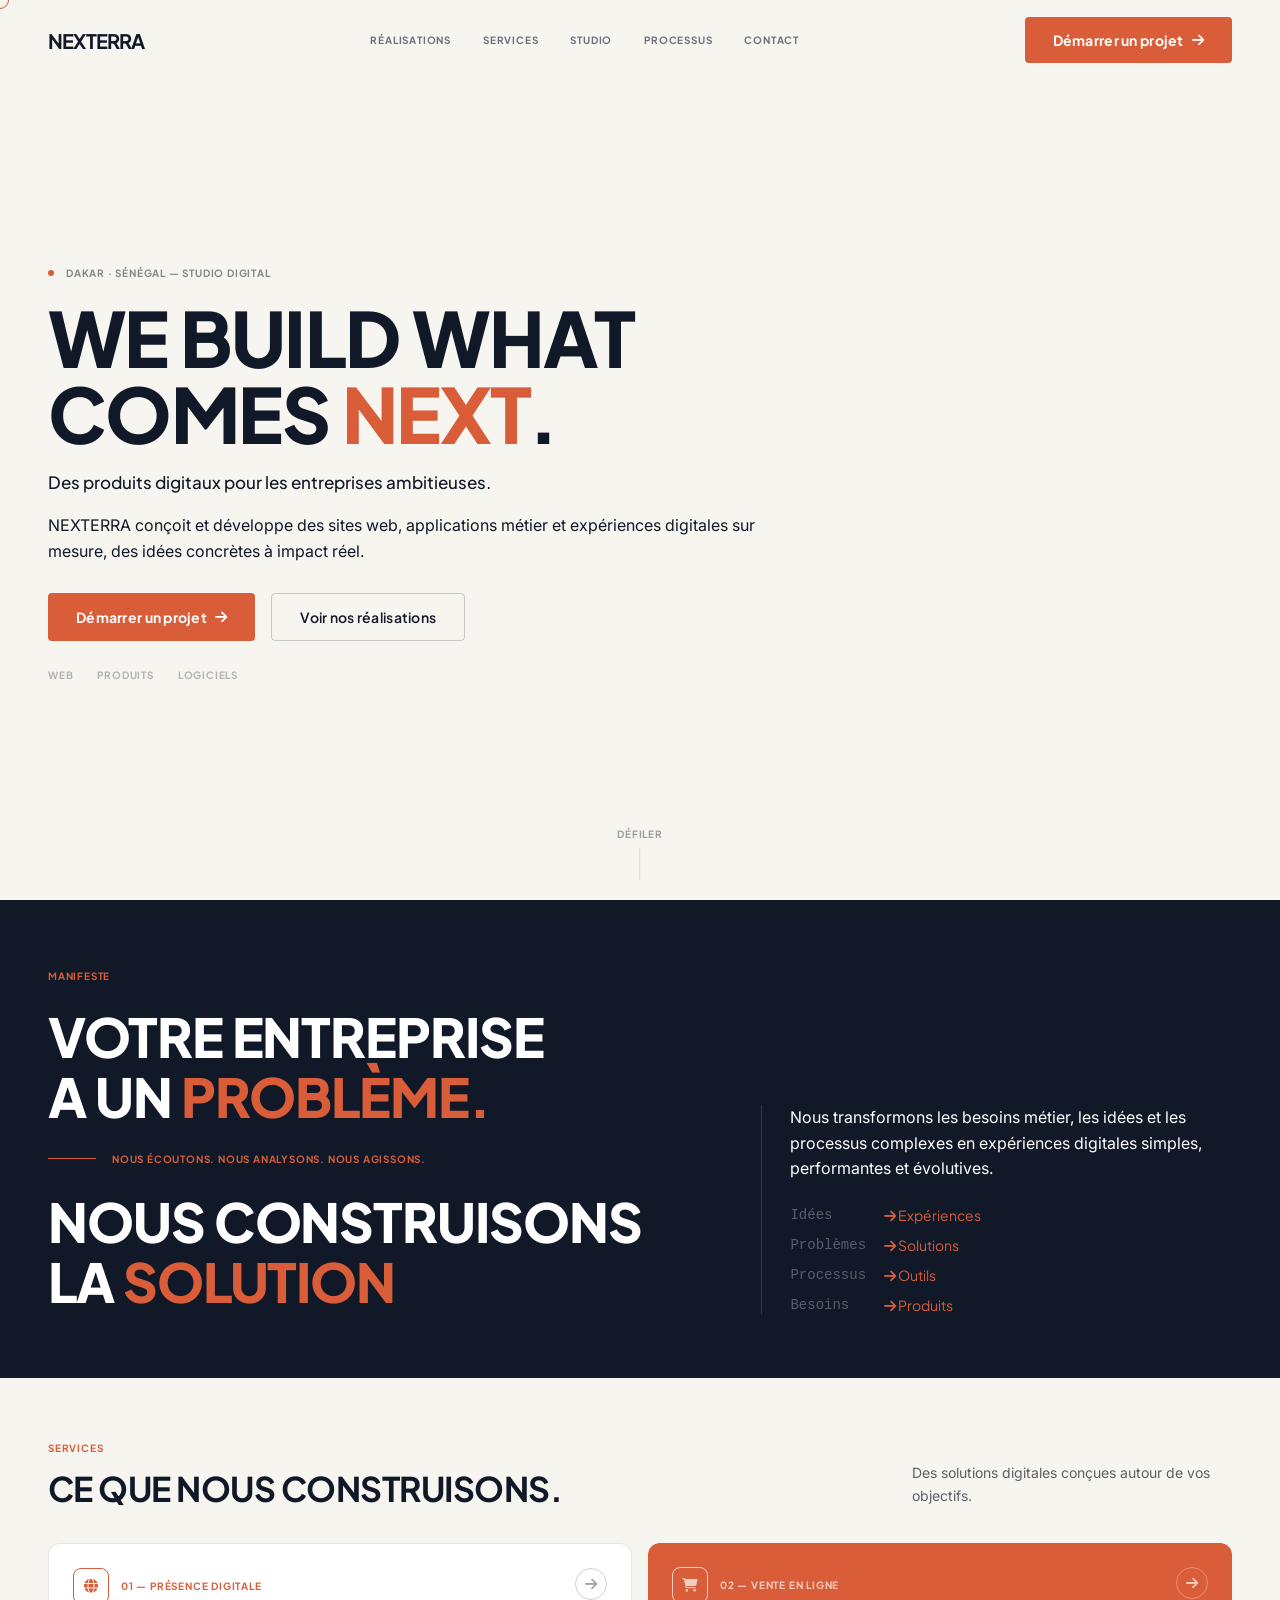
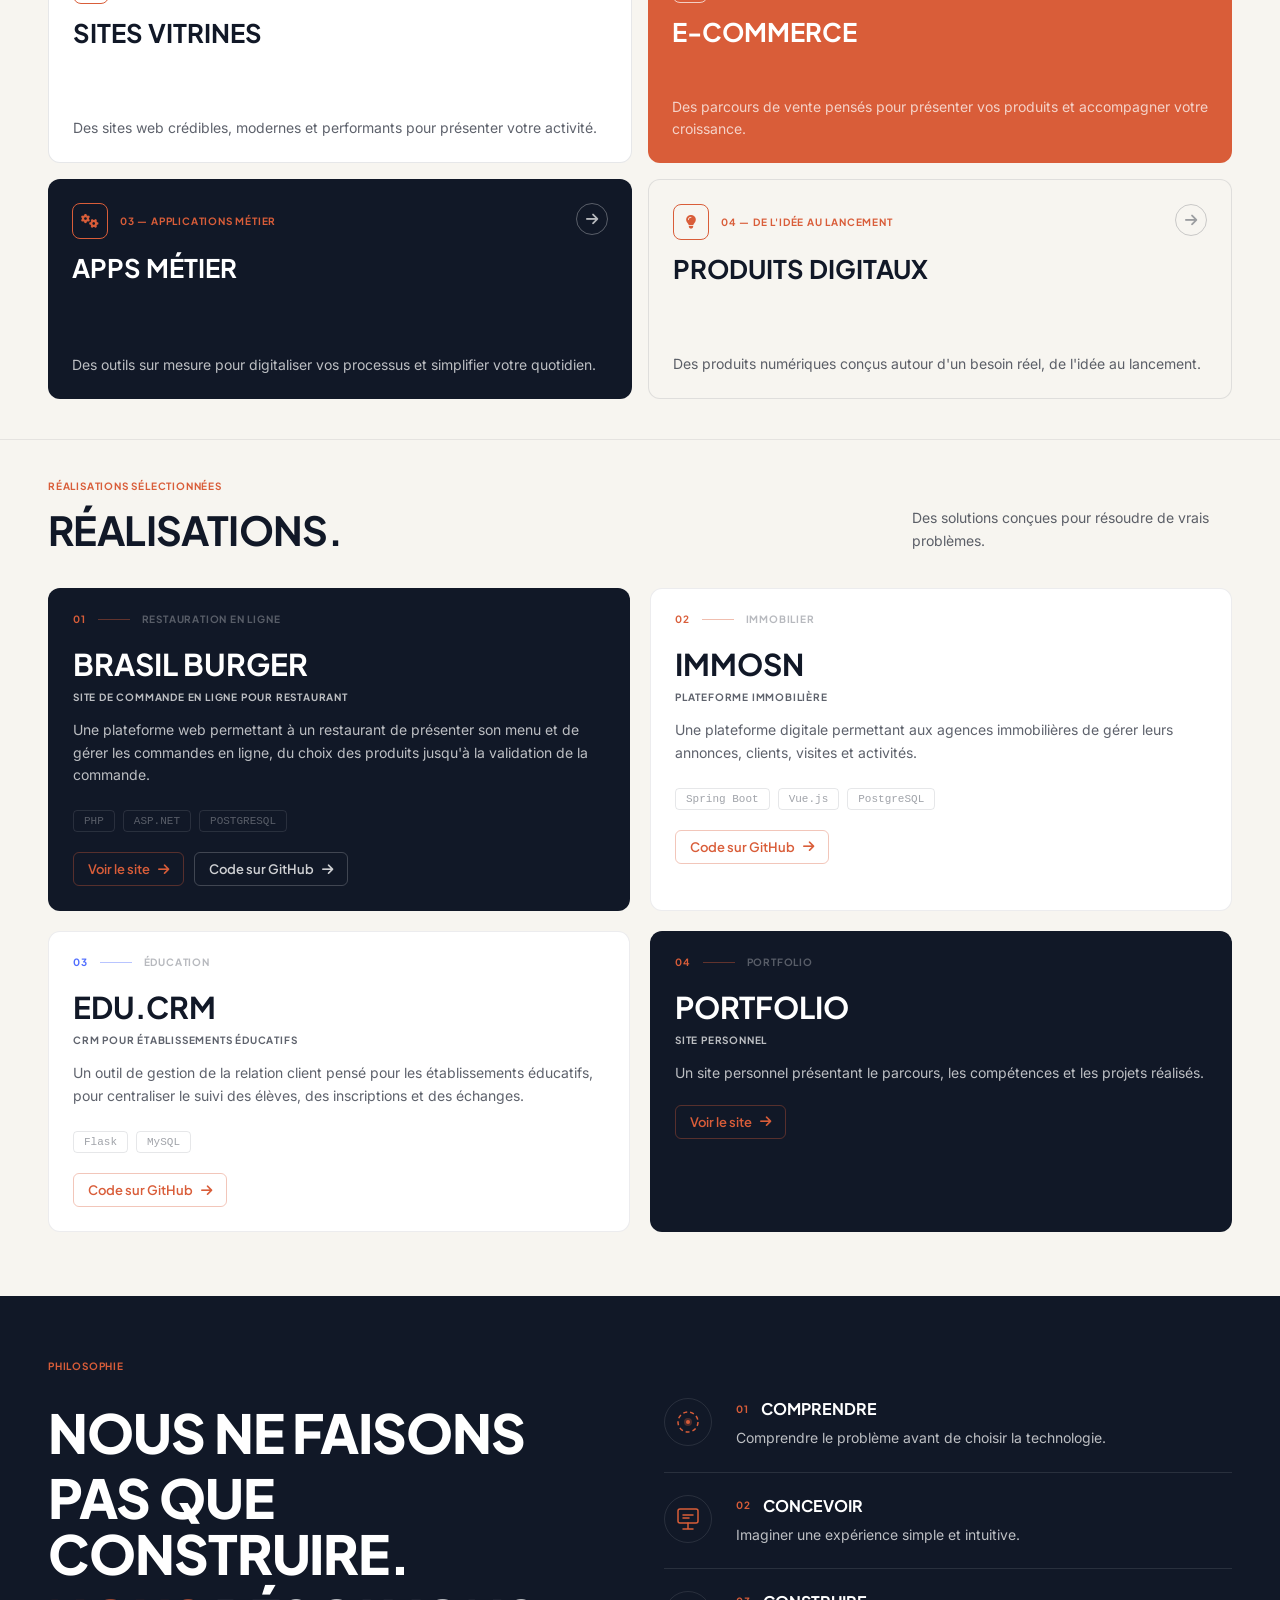
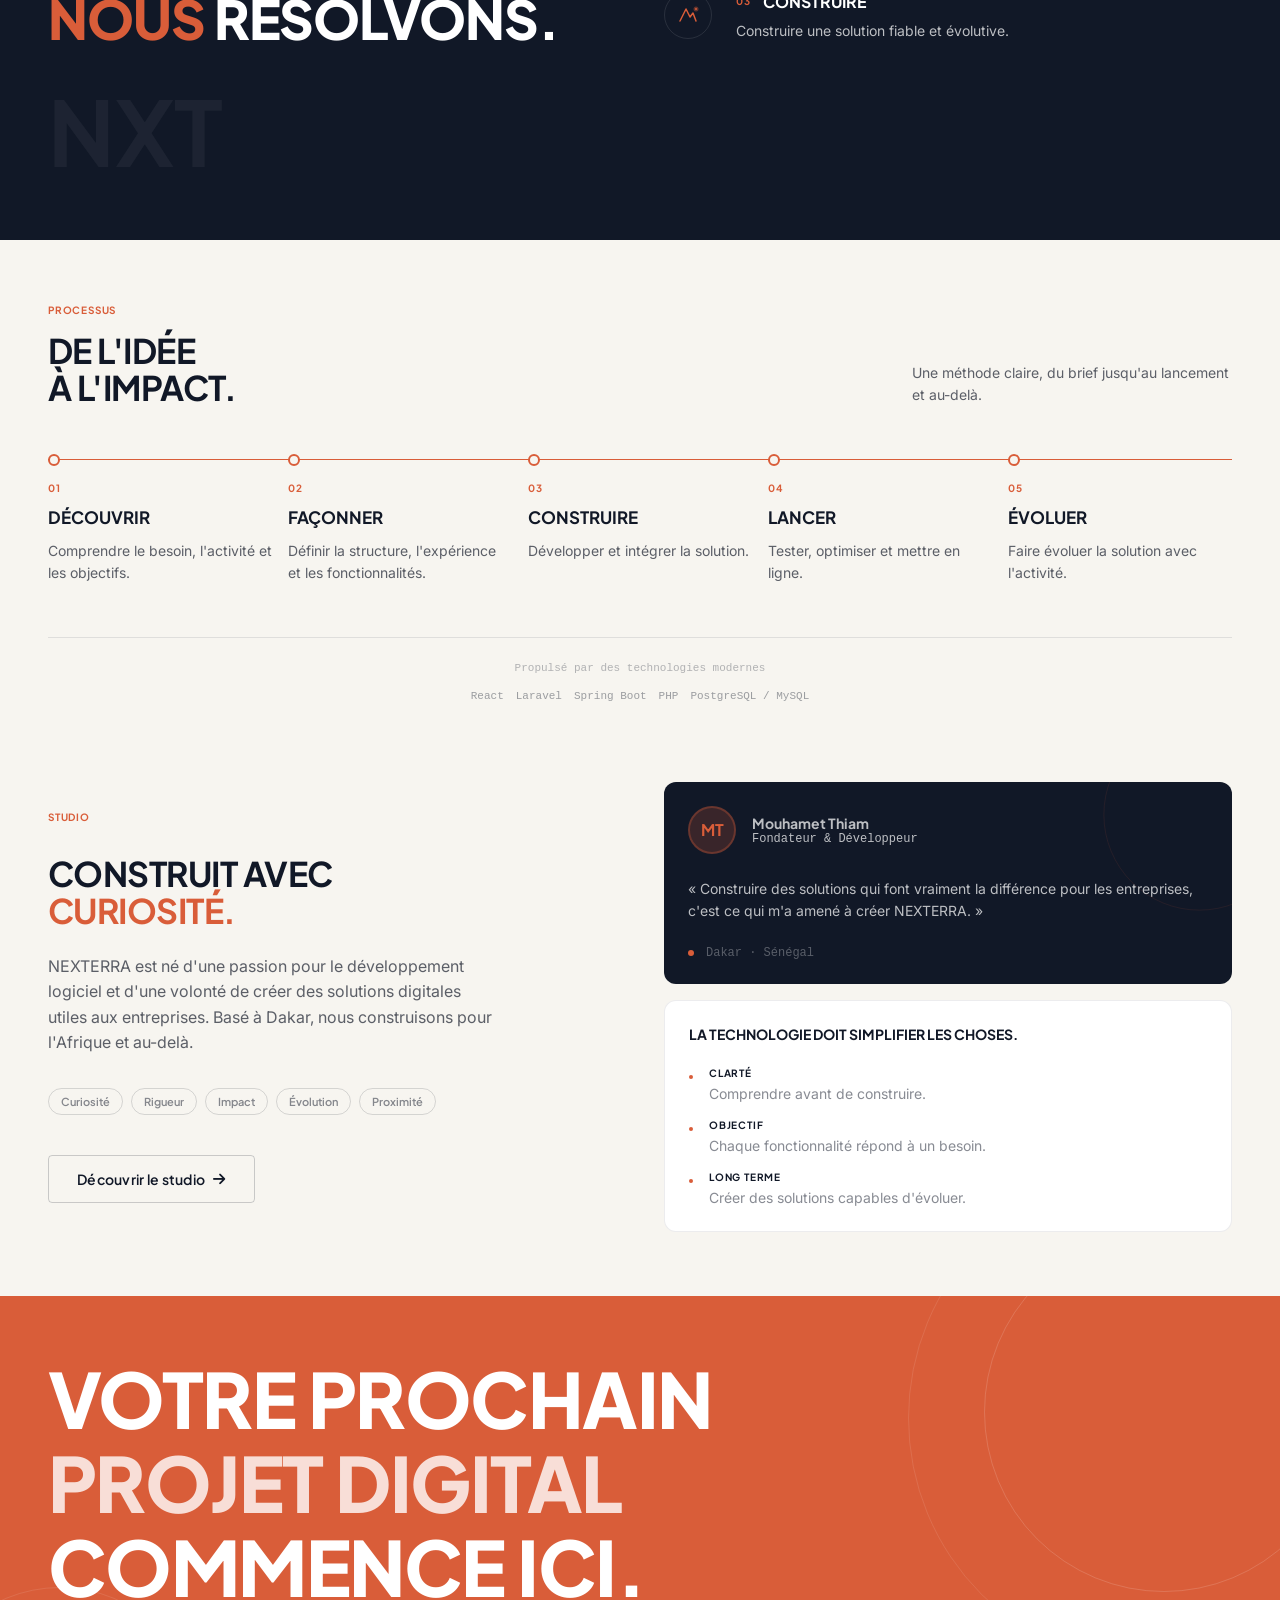
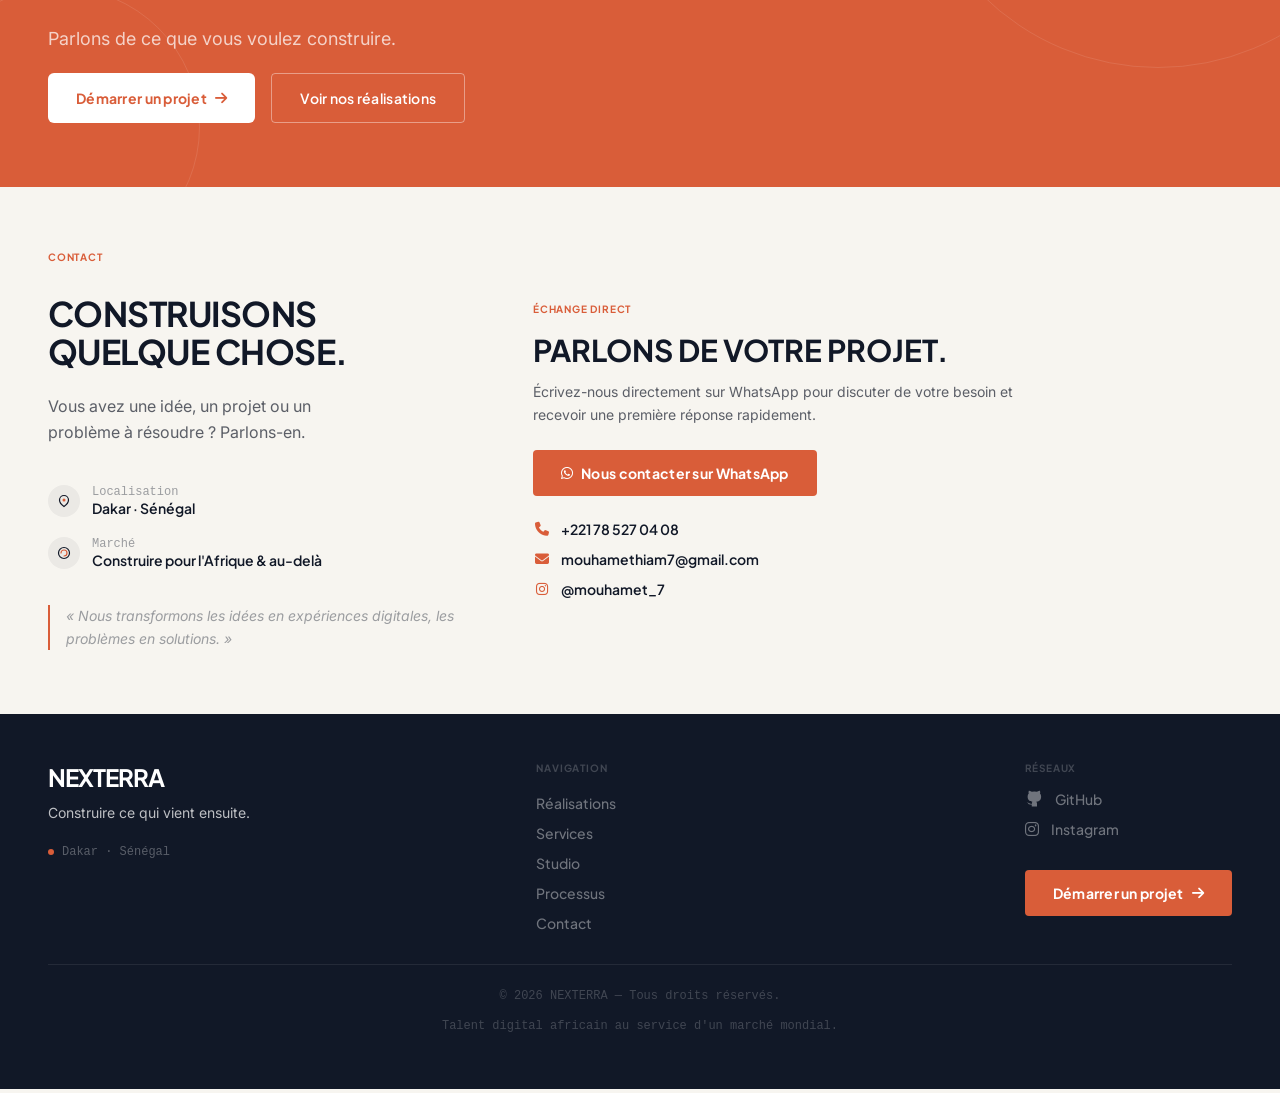
==== commit 6a55582e: "Ajout de liens de contact directs dans le footer" ====
--- a/index.html
+++ b/index.html
@@ -186,6 +186,9 @@
   #cta p{margin-bottom:24px !important;color:var(--muted-dark) !important;}
   #contact .contact-grid{gap:48px !important;}
   #contact .contact-grid > div:first-child > p{color:var(--muted-light) !important;}
+  .contact-direct-links{display:flex;flex-direction:column;gap:12px;margin-top:24px;}
+  .contact-direct-links a{display:inline-flex;align-items:center;gap:10px;color:var(--navy);font-family:var(--font-display);font-size:14px;font-weight:600;}
+  .contact-direct-links i{width:18px;color:var(--terracotta);text-align:center;}
   footer p{color:var(--muted-dark) !important;}
   #contact .contact-grid > div:first-child .reveal[style*="margin-top"]{margin-top:36px !important;}
   footer{padding:48px 0 56px !important;}
@@ -614,6 +617,11 @@
             <i class="fa-brands fa-whatsapp" aria-hidden="true"></i>
             Nous contacter sur WhatsApp
           </a>
+          <div class="contact-direct-links">
+            <a href="tel:+221785270408"><i class="fa-solid fa-phone" aria-hidden="true"></i>+221 78 527 04 08</a>
+            <a href="mailto:mouhamethiam7@gmail.com"><i class="fa-solid fa-envelope" aria-hidden="true"></i>mouhamethiam7@gmail.com</a>
+            <a href="https://www.instagram.com/mouhamet_7" target="_blank" rel="noopener"><i class="fa-brands fa-instagram" aria-hidden="true"></i>@mouhamet_7</a>
+          </div>
         </div>
       </div>
     </div>
@@ -643,7 +651,7 @@
           <span class="tag-label" style="color:rgba(255,255,255,.2);display:block;margin-bottom:16px;">Réseaux</span>
           <div style="display:flex;flex-direction:column;gap:12px;">
             <a href="https://github.com/mouhamet07" target="_blank" rel="noopener" style="display:flex;align-items:center;gap:12px;color:rgba(255,255,255,.4);"><svg width="18" height="18" viewBox="0 0 24 24" fill="currentColor"><path d="M9 19c-5 1.5-5-2.5-7-3m14 6v-3.87a3.37 3.37 0 0 0-.94-2.61c3.14-.35 6.44-1.54 6.44-7A5.44 5.44 0 0 0 20 4.77 5.07 5.07 0 0 0 19.91 1S18.73.65 16 2.48a13.38 13.38 0 0 0-7 0C6.27.65 5.09 1 5.09 1A5.07 5.07 0 0 0 5 4.77a5.44 5.44 0 0 0-1.5 3.78c0 5.42 3.3 6.61 6.44 7A3.37 3.37 0 0 0 9 18.13V22"/></svg><span style="font-size:14px;font-family:var(--font-display);font-weight:500;">GitHub</span></a>
-            <a href="#" style="display:flex;align-items:center;gap:12px;color:rgba(255,255,255,.4);"><svg width="18" height="18" viewBox="0 0 24 24" fill="currentColor"><path d="M16 8a6 6 0 0 1 6 6v7h-4v-7a2 2 0 0 0-2-2 2 2 0 0 0-2 2v7h-4v-7a6 6 0 0 1 6-6zM2 9h4v12H2z"/><circle cx="4" cy="4" r="2"/></svg><span style="font-size:14px;font-family:var(--font-display);font-weight:500;">LinkedIn</span></a>
+            <a href="https://www.instagram.com/mouhamet_7" target="_blank" rel="noopener" style="display:flex;align-items:center;gap:12px;color:rgba(255,255,255,.4);"><i class="fa-brands fa-instagram" aria-hidden="true"></i><span style="font-size:14px;font-family:var(--font-display);font-weight:500;">Instagram</span></a>
           </div>
         </div>
         <button class="btn-primary" onclick="scrollToId('contact')" style="margin-top:8px;">Démarrer un projet <i class="fa-solid fa-arrow-right" aria-hidden="true"></i></button>
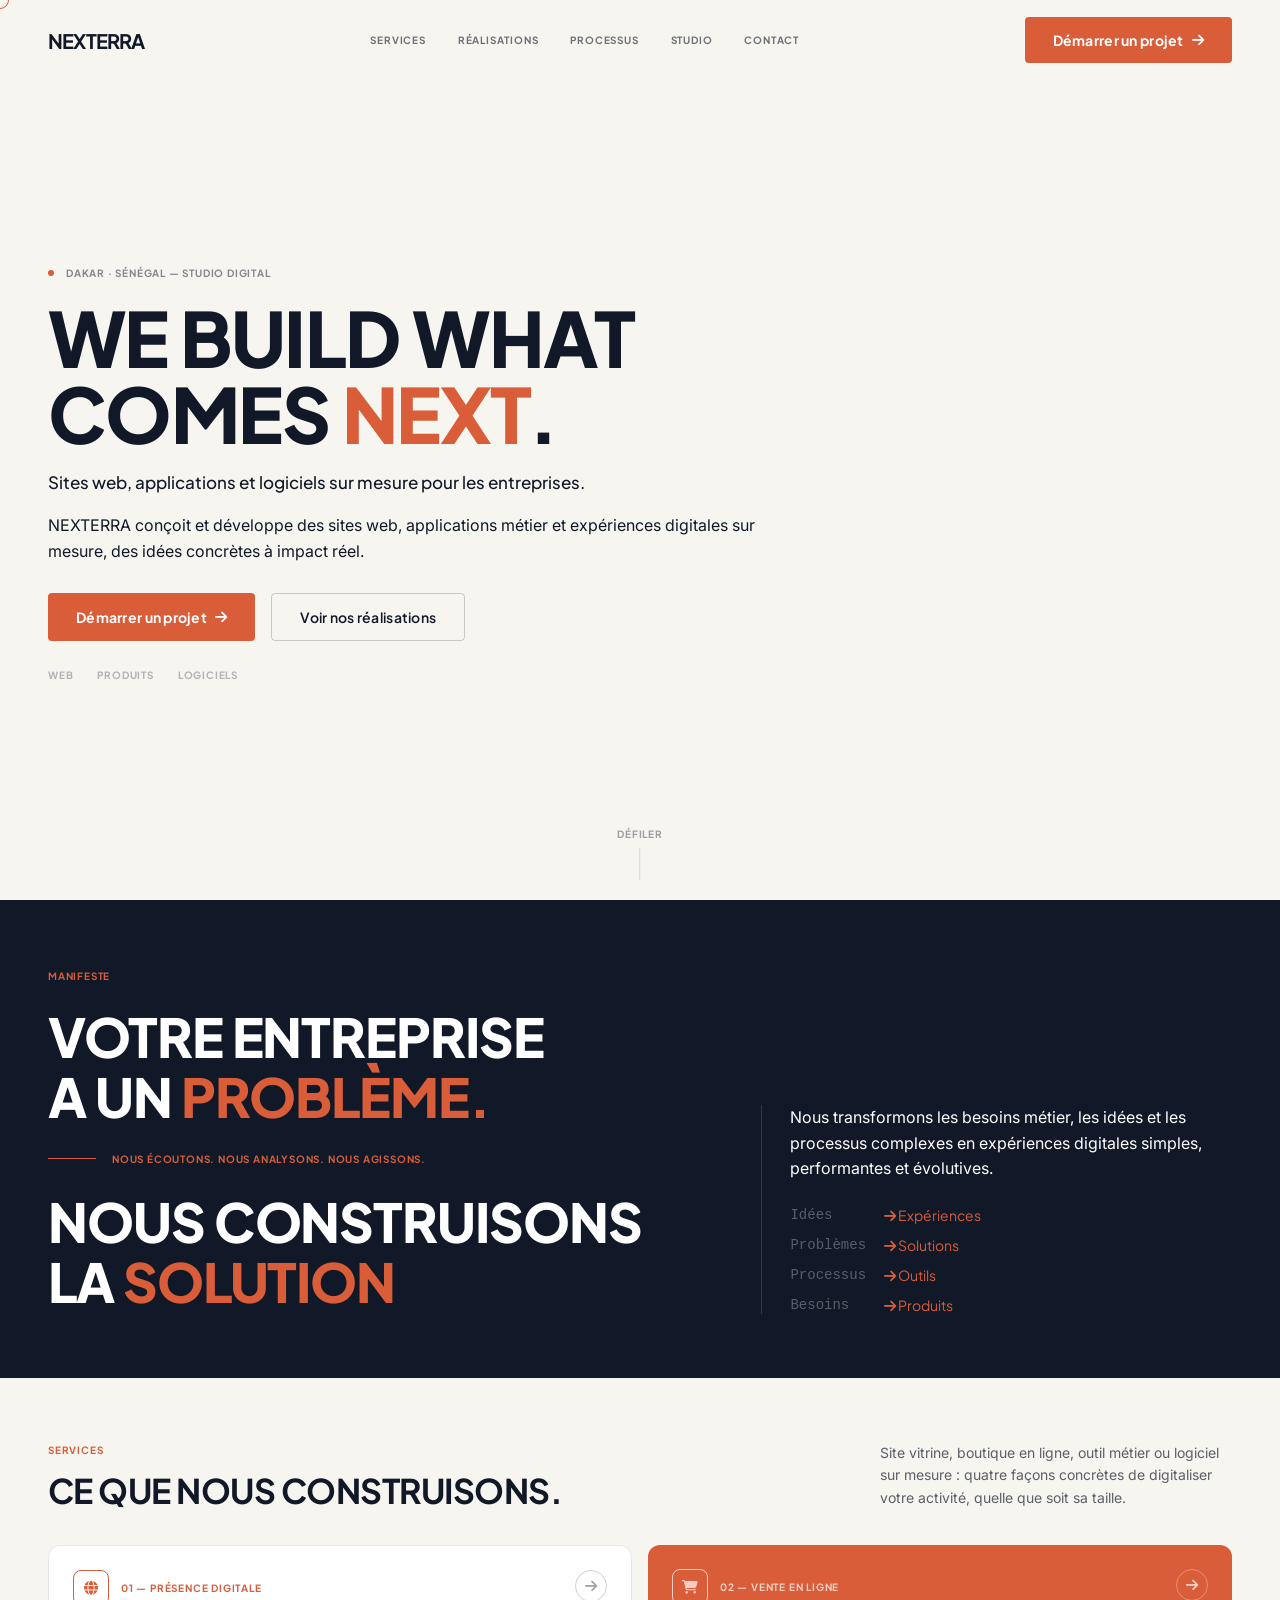
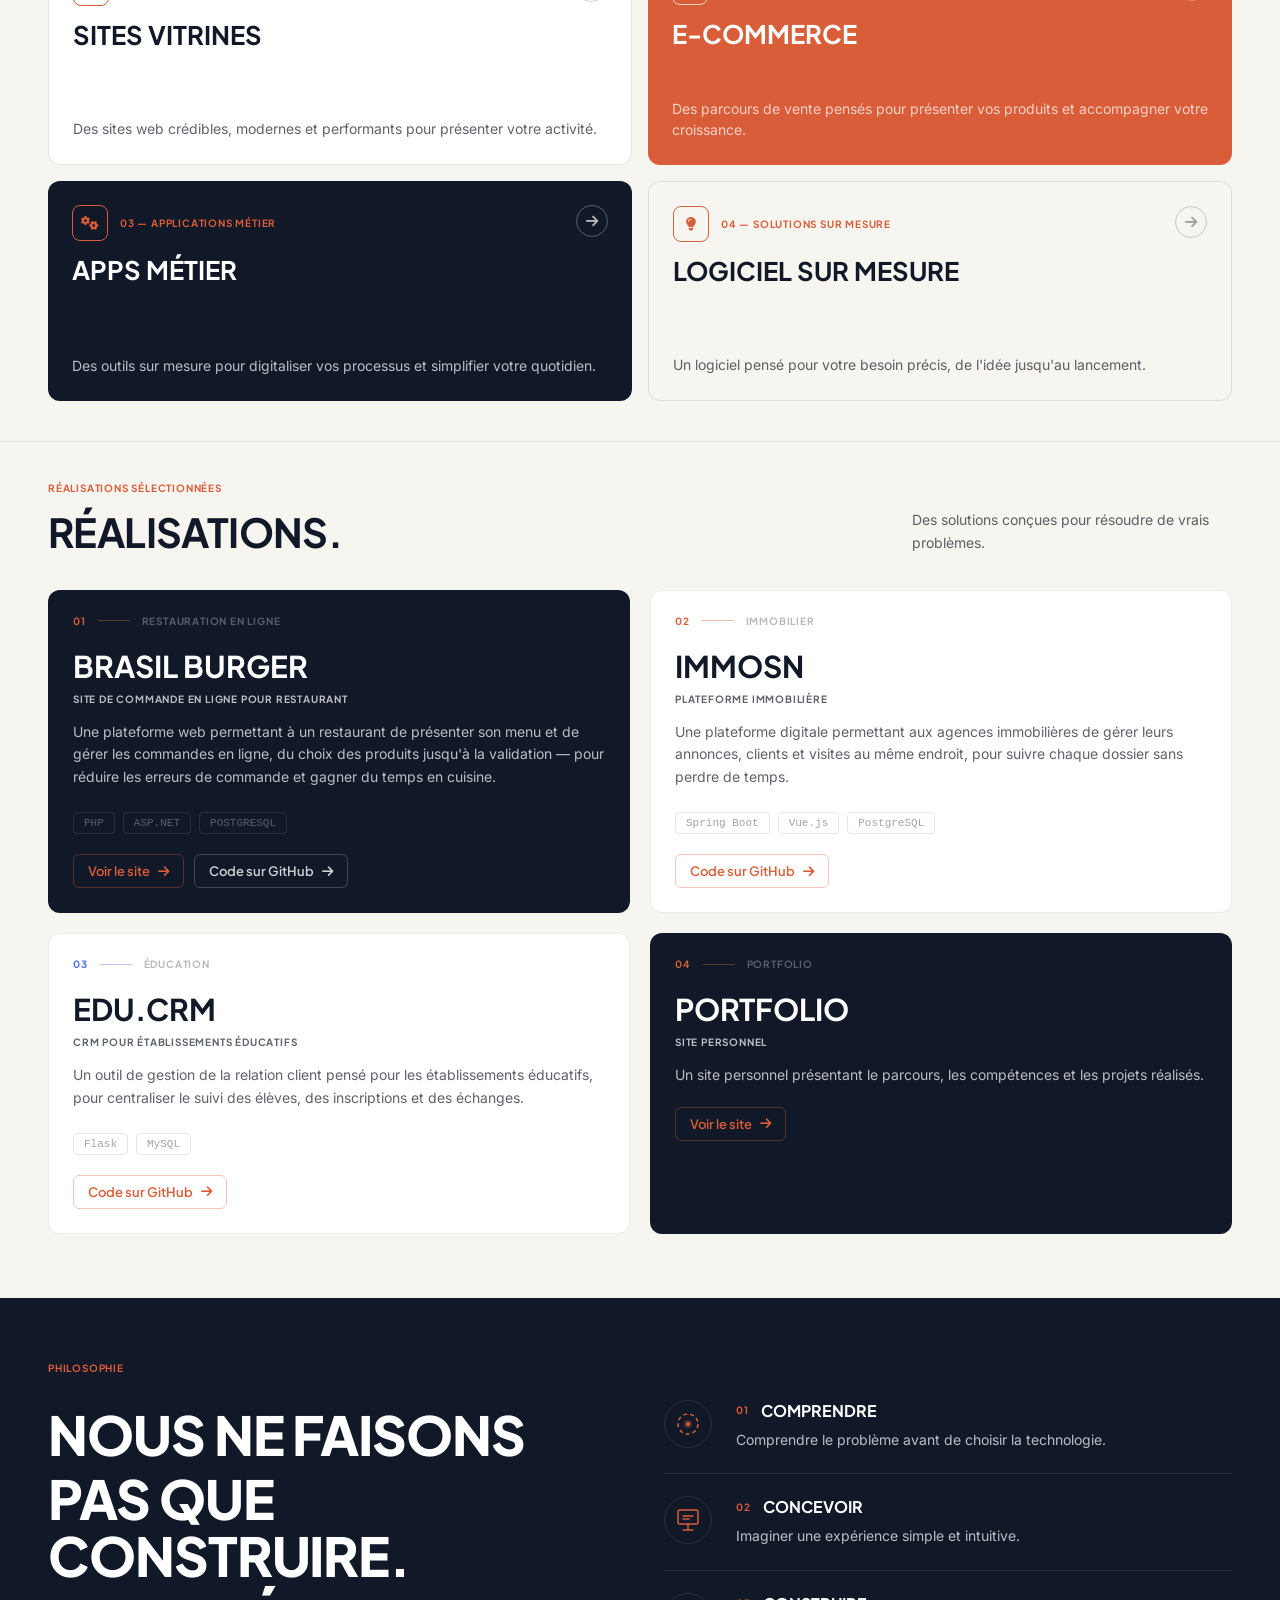
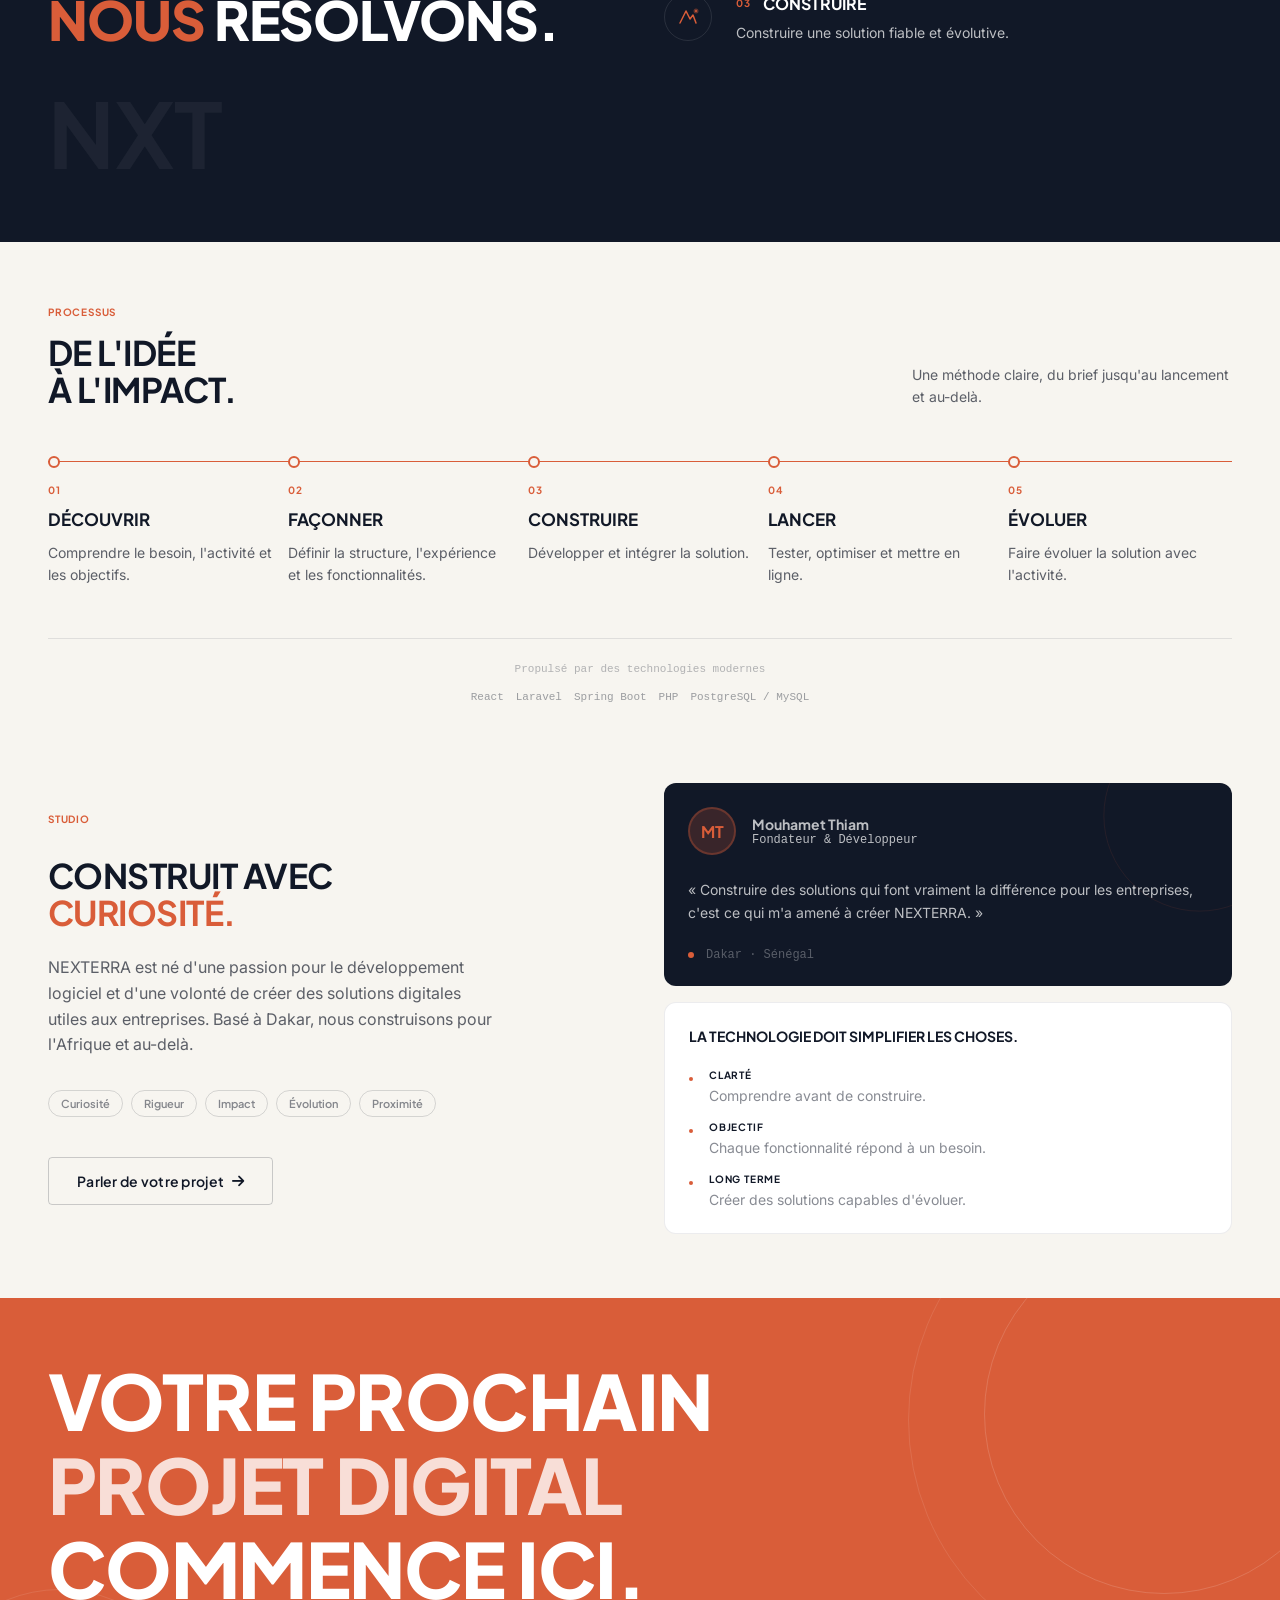
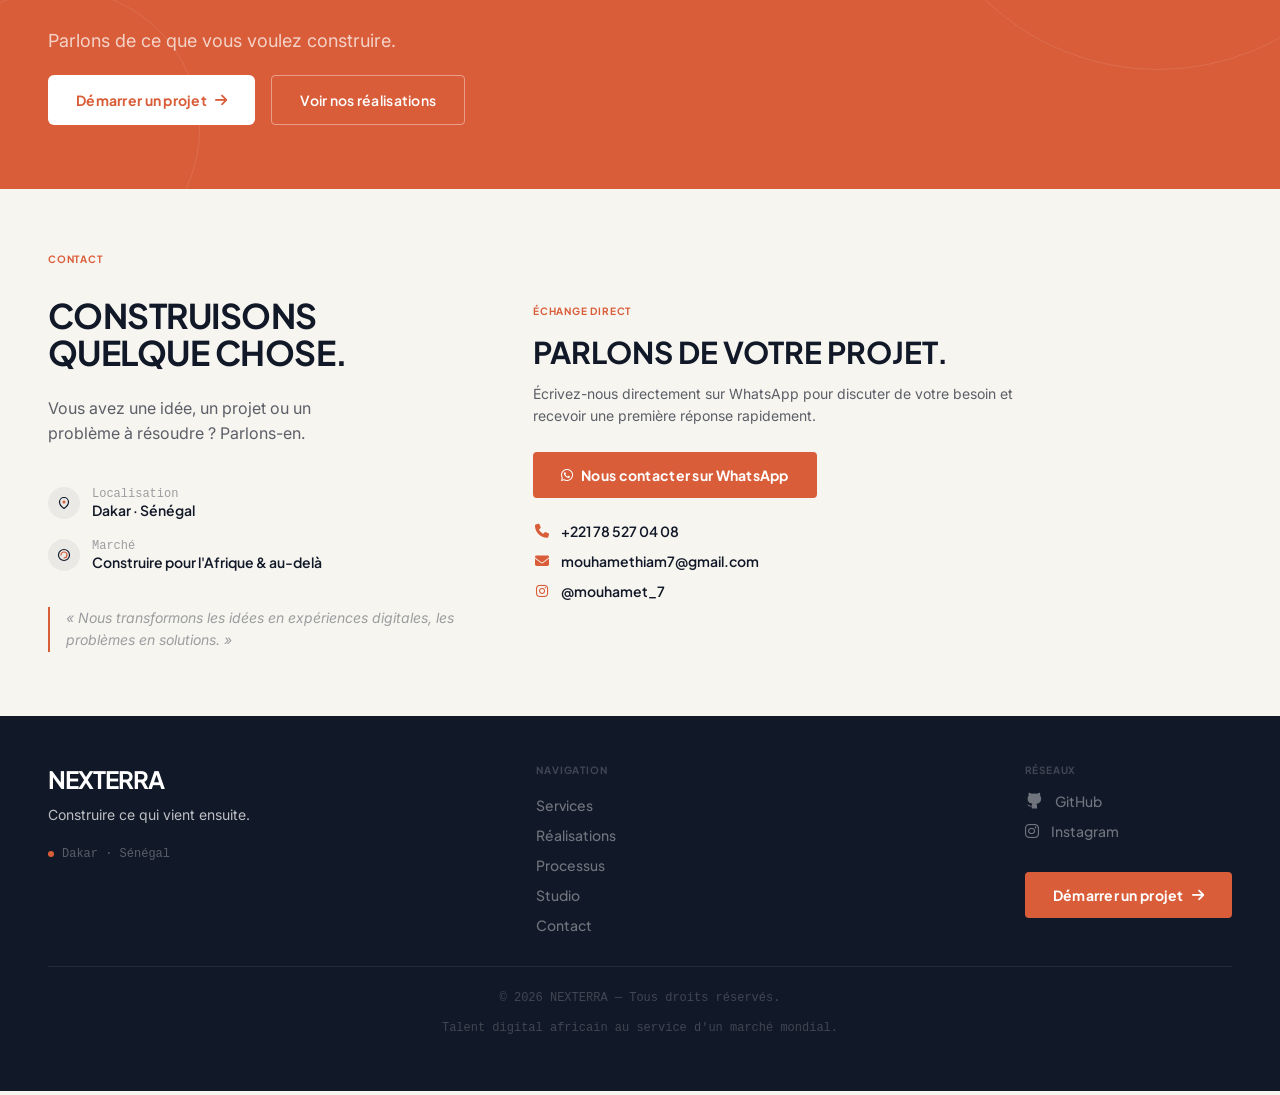
==== commit 936b16e5: "refonte ux" ====
--- a/index.html
+++ b/index.html
@@ -3,7 +3,8 @@
 <head>
 <meta charset="UTF-8" />
 <meta name="viewport" content="width=device-width, initial-scale=1.0" />
-<title>NEXTERRA — Construire ce qui vient ensuite</title>
+<title>NEXTERRA — Sites web, applications et logiciels sur mesure</title>
+<meta name="description" content="NEXTERRA conçoit des sites web, boutiques en ligne, applications métier et logiciels sur mesure pour les entreprises. Studio digital basé à Dakar, Sénégal." />
 <!-- À coller dans le <head> du site (Elementor > Réglages du site > Code personnalisé, ou Insert Headers/Footers) -->
 <link rel="preconnect" href="https://fonts.googleapis.com" />
 <link rel="preconnect" href="https://fonts.gstatic.com" crossorigin />
@@ -237,10 +238,10 @@
   <div class="nav-inner">
     <button class="logo" onclick="window.scrollTo({top:0,behavior:'smooth'})">NEXTERRA</button>
     <nav class="nav-links" aria-label="Navigation principale">
+      <button class="tag-label" onclick="scrollToId('services')">Services</button>
       <button class="tag-label" onclick="scrollToId('work')">Réalisations</button>
-      <button class="tag-label" onclick="scrollToId('services')">Services</button>
+      <button class="tag-label" onclick="scrollToId('process')">Processus</button>
       <button class="tag-label" onclick="scrollToId('studio')">Studio</button>
-      <button class="tag-label" onclick="scrollToId('process')">Processus</button>
       <button class="tag-label" onclick="scrollToId('contact')">Contact</button>
     </nav>
     <div class="nav-cta"><button class="btn-primary" onclick="scrollToId('contact')">Démarrer un projet <i class="fa-solid fa-arrow-right" aria-hidden="true"></i></button></div>
@@ -250,10 +251,10 @@
 
 <div class="mobile-menu" id="mobileMenu">
   <nav aria-label="Navigation mobile">
+    <button onclick="scrollToId('services')">Services</button>
     <button onclick="scrollToId('work')">Réalisations</button>
-    <button onclick="scrollToId('services')">Services</button>
+    <button onclick="scrollToId('process')">Processus</button>
     <button onclick="scrollToId('studio')">Studio</button>
-    <button onclick="scrollToId('process')">Processus</button>
     <button onclick="scrollToId('contact')">Contact</button>
   </nav>
   <div class="mt-auto"><button class="btn-primary" style="width:100%;justify-content:center" onclick="scrollToId('contact')">Démarrer un projet <i class="fa-solid fa-arrow-right" aria-hidden="true"></i></button></div>
@@ -274,7 +275,7 @@
         <h1 class="display-xl"><span class="text-navy">WE BUILD WHAT </span></h1>
         <h1 class="display-xl"><span>COMES </span> <span class="text-terracotta">NEXT</span><span class="text-navy">.</span></h1>
       </div>
-      <p style="font-family:var(--font-display);font-size:clamp(15px,1.6vw,17px);font-weight:500;" class="text-navy">Des produits digitaux pour les entreprises ambitieuses.</p>
+      <p style="font-family:var(--font-display);font-size:clamp(15px,1.6vw,17px);font-weight:500;" class="text-navy">Sites web, applications et logiciels sur mesure pour les entreprises.</p>
       <p style="font-size:16px;color:rgba(0,0,0);line-height:1.6;">NEXTERRA conçoit et développe des sites web, applications métier et expériences digitales sur mesure, des idées concrètes à impact réel.</p>
       <div style="display:flex;flex-wrap:wrap;gap:16px;margin-top:8px;">
         <button class="btn-primary" onclick="scrollToId('contact')">Démarrer un projet <i class="fa-solid fa-arrow-right" aria-hidden="true"></i></button>
@@ -329,7 +330,7 @@
         <span class="tag-label text-terracotta" style="display:block;margin-bottom:16px;">Services</span>
         <h2 class="display-md text-navy">CE QUE NOUS CONSTRUISONS.</h2>
       </div>
-      <p class="reveal delay-200" style="color:rgba(17,24,39,.5);max-width:20rem;font-size:14px;line-height:1.6;">Des solutions digitales conçues autour de vos objectifs.</p>
+      <p class="reveal delay-200" style="color:rgba(17,24,39,.5);max-width:22rem;font-size:14px;line-height:1.6;">Site vitrine, boutique en ligne, outil métier ou logiciel sur mesure : quatre façons concrètes de digitaliser votre activité, quelle que soit sa taille.</p>
     </div>
 
     <div class="services-grid">
@@ -352,9 +353,9 @@
       </div>
 
       <div class="service-card sand reveal delay-400" data-cursor>
-        <div class="service-top"><div class="service-heading text-terracotta"><span class="service-icon"><i class="fa-solid fa-lightbulb" aria-hidden="true"></i></span><span class="tag-label">04 — De l'idée au lancement</span></div><div class="service-arrow"><i class="fa-solid fa-arrow-right" aria-hidden="true"></i></div></div>
-        <h3 class="text-navy">PRODUITS DIGITAUX</h3>
-        <p style="color:rgba(17,24,39,.5);">Des produits numériques conçus autour d'un besoin réel, de l'idée au lancement.</p>
+        <div class="service-top"><div class="service-heading text-terracotta"><span class="service-icon"><i class="fa-solid fa-lightbulb" aria-hidden="true"></i></span><span class="tag-label">04 — Solutions sur mesure</span></div><div class="service-arrow"><i class="fa-solid fa-arrow-right" aria-hidden="true"></i></div></div>
+        <h3 class="text-navy">LOGICIEL SUR MESURE</h3>
+        <p style="color:rgba(17,24,39,.5);">Un logiciel pensé pour votre besoin précis, de l'idée jusqu'au lancement.</p>
       </div>
     </div>
   </div>
@@ -382,7 +383,7 @@
         </div>
         <h3 style="font-size:clamp(22px,3vw,30px);font-weight:700;color:#fff;margin-bottom:8px;font-family:var(--font-display);">BRASIL BURGER</h3>
         <p class="tag-label" style="color:rgba(255,255,255,.4);margin-bottom:16px;">Site de commande en ligne pour restaurant</p>
-        <p style="color:rgba(255,255,255,.5);font-size:14px;line-height:1.6;max-width:36rem;">Une plateforme web permettant à un restaurant de présenter son menu et de gérer les commandes en ligne, du choix des produits jusqu'à la validation de la commande.</p>
+        <p style="color:rgba(255,255,255,.5);font-size:14px;line-height:1.6;max-width:36rem;">Une plateforme web permettant à un restaurant de présenter son menu et de gérer les commandes en ligne, du choix des produits jusqu'à la validation — pour réduire les erreurs de commande et gagner du temps en cuisine.</p>
         <div style="display:flex;flex-wrap:wrap;gap:8px;margin-top:24px;">
           <span style="font-size:11px;font-family:monospace;color:rgba(255,255,255,.3);border:1px solid rgba(255,255,255,.1);border-radius:4px;padding:4px 10px;">PHP</span>
           <span style="font-size:11px;font-family:monospace;color:rgba(255,255,255,.3);border:1px solid rgba(255,255,255,.1);border-radius:4px;padding:4px 10px;">ASP.NET</span>
@@ -403,7 +404,7 @@
         </div>
         <h3 style="font-size:clamp(22px,3vw,30px);font-weight:700;color:var(--navy);margin-bottom:8px;font-family:var(--font-display);">IMMOSN</h3>
         <p class="tag-label" style="color:rgba(17,24,39,.4);margin-bottom:16px;">Plateforme immobilière</p>
-        <p style="color:rgba(17,24,39,.5);font-size:14px;line-height:1.6;max-width:36rem;">Une plateforme digitale permettant aux agences immobilières de gérer leurs annonces, clients, visites et activités.</p>
+        <p style="color:rgba(17,24,39,.5);font-size:14px;line-height:1.6;max-width:36rem;">Une plateforme digitale permettant aux agences immobilières de gérer leurs annonces, clients et visites au même endroit, pour suivre chaque dossier sans perdre de temps.</p>
         <div style="display:flex;flex-wrap:wrap;gap:8px;margin-top:24px;">
           <span style="font-size:11px;font-family:monospace;color:rgba(17,24,39,.4);border:1px solid rgba(17,24,39,.1);border-radius:4px;padding:4px 10px;">Spring Boot</span>
           <span style="font-size:11px;font-family:monospace;color:rgba(17,24,39,.4);border:1px solid rgba(17,24,39,.1);border-radius:4px;padding:4px 10px;">Vue.js</span>
@@ -542,7 +543,7 @@
           <span style="padding:6px 12px;border:1px solid rgba(17,24,39,.15);border-radius:999px;font-size:11px;color:rgba(17,24,39,.5);font-family:var(--font-display);font-weight:600;">Évolution</span>
           <span style="padding:6px 12px;border:1px solid rgba(17,24,39,.15);border-radius:999px;font-size:11px;color:rgba(17,24,39,.5);font-family:var(--font-display);font-weight:600;">Proximité</span>
         </div>
-        <button class="btn-ghost reveal delay-400" onclick="scrollToId('contact')">Découvrir le studio <i class="fa-solid fa-arrow-right" aria-hidden="true"></i></button>
+        <button class="btn-ghost reveal delay-400" onclick="scrollToId('contact')">Parler de votre projet <i class="fa-solid fa-arrow-right" aria-hidden="true"></i></button>
       </div>
       <div class="reveal delay-200" style="display:flex;flex-direction:column;gap:24px;">
         <div style="background:var(--navy);border-radius:16px;padding:32px;position:relative;overflow:hidden;">
@@ -640,10 +641,10 @@
       </div>
       <nav aria-label="Navigation du pied de page" style="display:flex;flex-direction:column;gap:12px;">
         <span class="tag-label" style="color:rgba(255,255,255,.2);margin-bottom:8px;">Navigation</span>
+        <button onclick="scrollToId('services')" style="font-size:14px;color:rgba(255,255,255,.4);background:none;border:none;cursor:pointer;text-align:left;font-family:var(--font-display);font-weight:500;">Services</button>
         <button onclick="scrollToId('work')" style="font-size:14px;color:rgba(255,255,255,.4);background:none;border:none;cursor:pointer;text-align:left;font-family:var(--font-display);font-weight:500;">Réalisations</button>
-        <button onclick="scrollToId('services')" style="font-size:14px;color:rgba(255,255,255,.4);background:none;border:none;cursor:pointer;text-align:left;font-family:var(--font-display);font-weight:500;">Services</button>
+        <button onclick="scrollToId('process')" style="font-size:14px;color:rgba(255,255,255,.4);background:none;border:none;cursor:pointer;text-align:left;font-family:var(--font-display);font-weight:500;">Processus</button>
         <button onclick="scrollToId('studio')" style="font-size:14px;color:rgba(255,255,255,.4);background:none;border:none;cursor:pointer;text-align:left;font-family:var(--font-display);font-weight:500;">Studio</button>
-        <button onclick="scrollToId('process')" style="font-size:14px;color:rgba(255,255,255,.4);background:none;border:none;cursor:pointer;text-align:left;font-family:var(--font-display);font-weight:500;">Processus</button>
         <button onclick="scrollToId('contact')" style="font-size:14px;color:rgba(255,255,255,.4);background:none;border:none;cursor:pointer;text-align:left;font-family:var(--font-display);font-weight:500;">Contact</button>
       </nav>
       <div style="display:flex;flex-direction:column;gap:24px;">
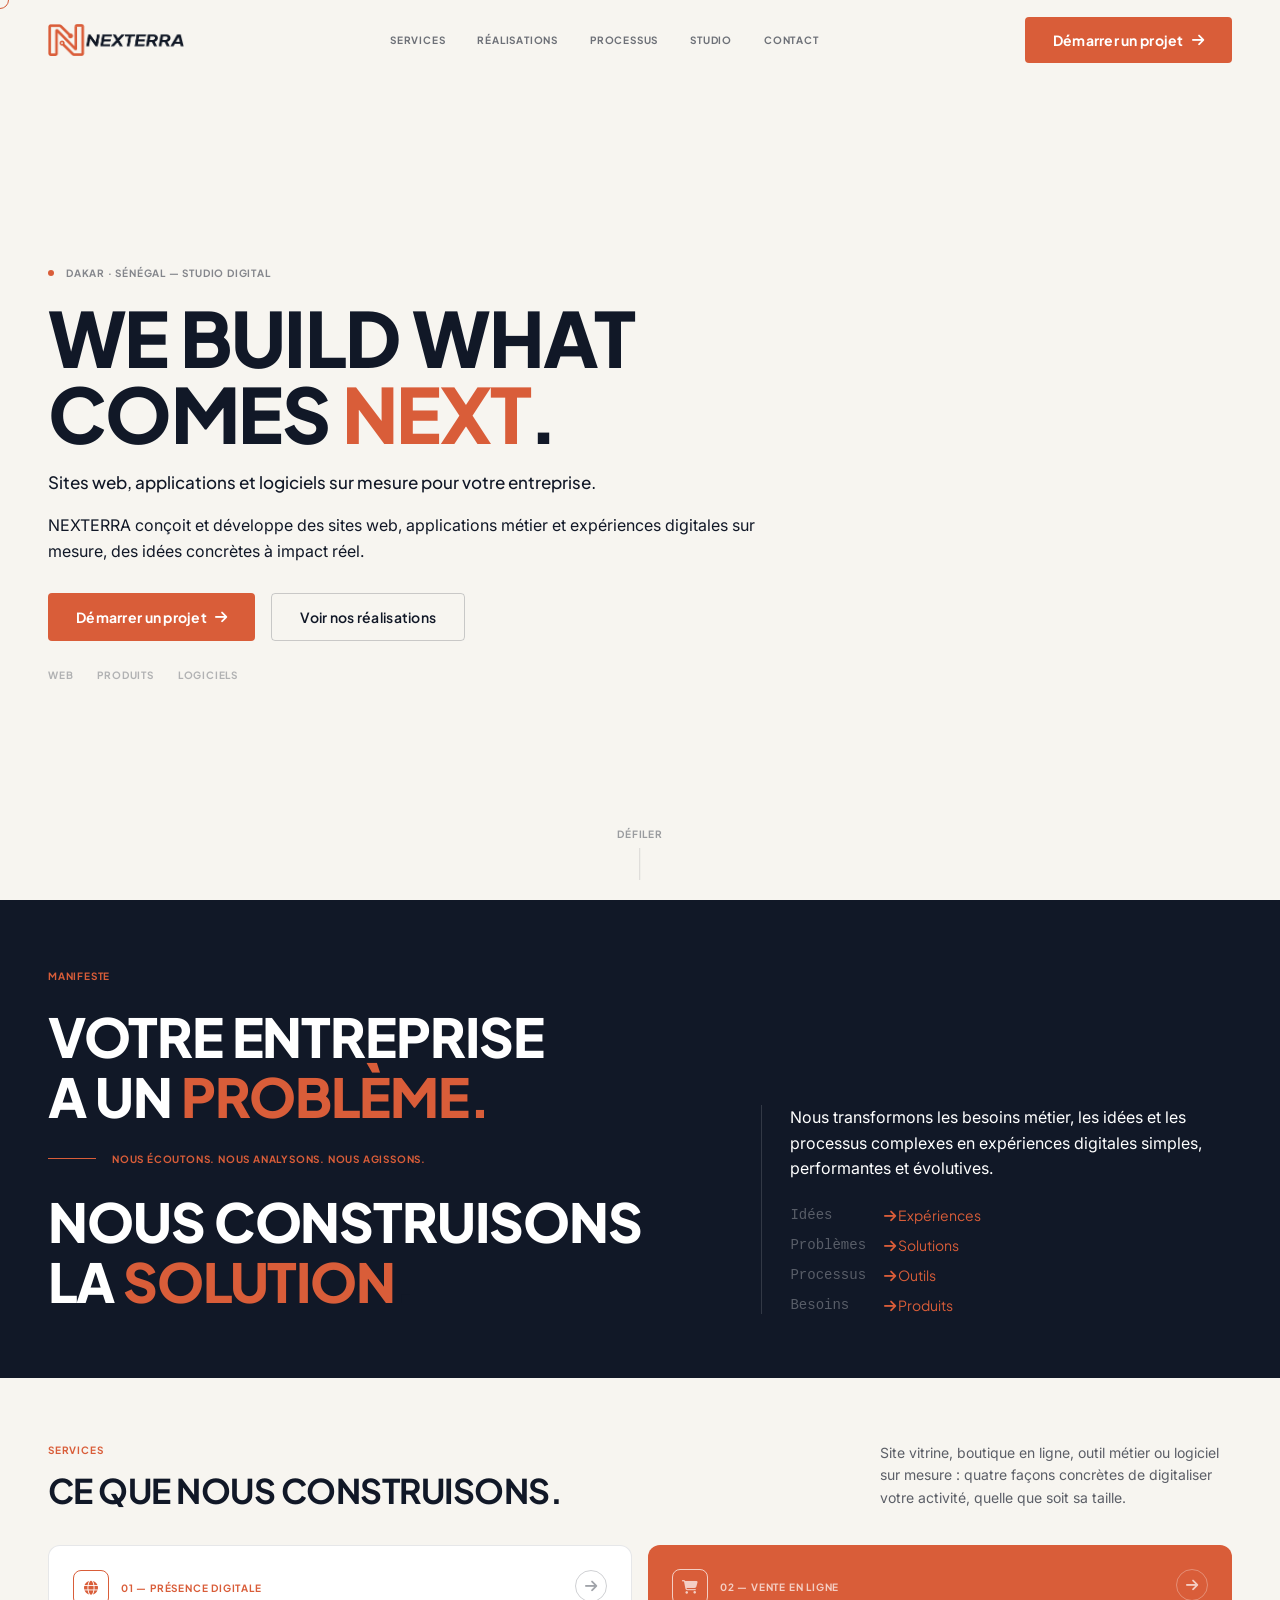
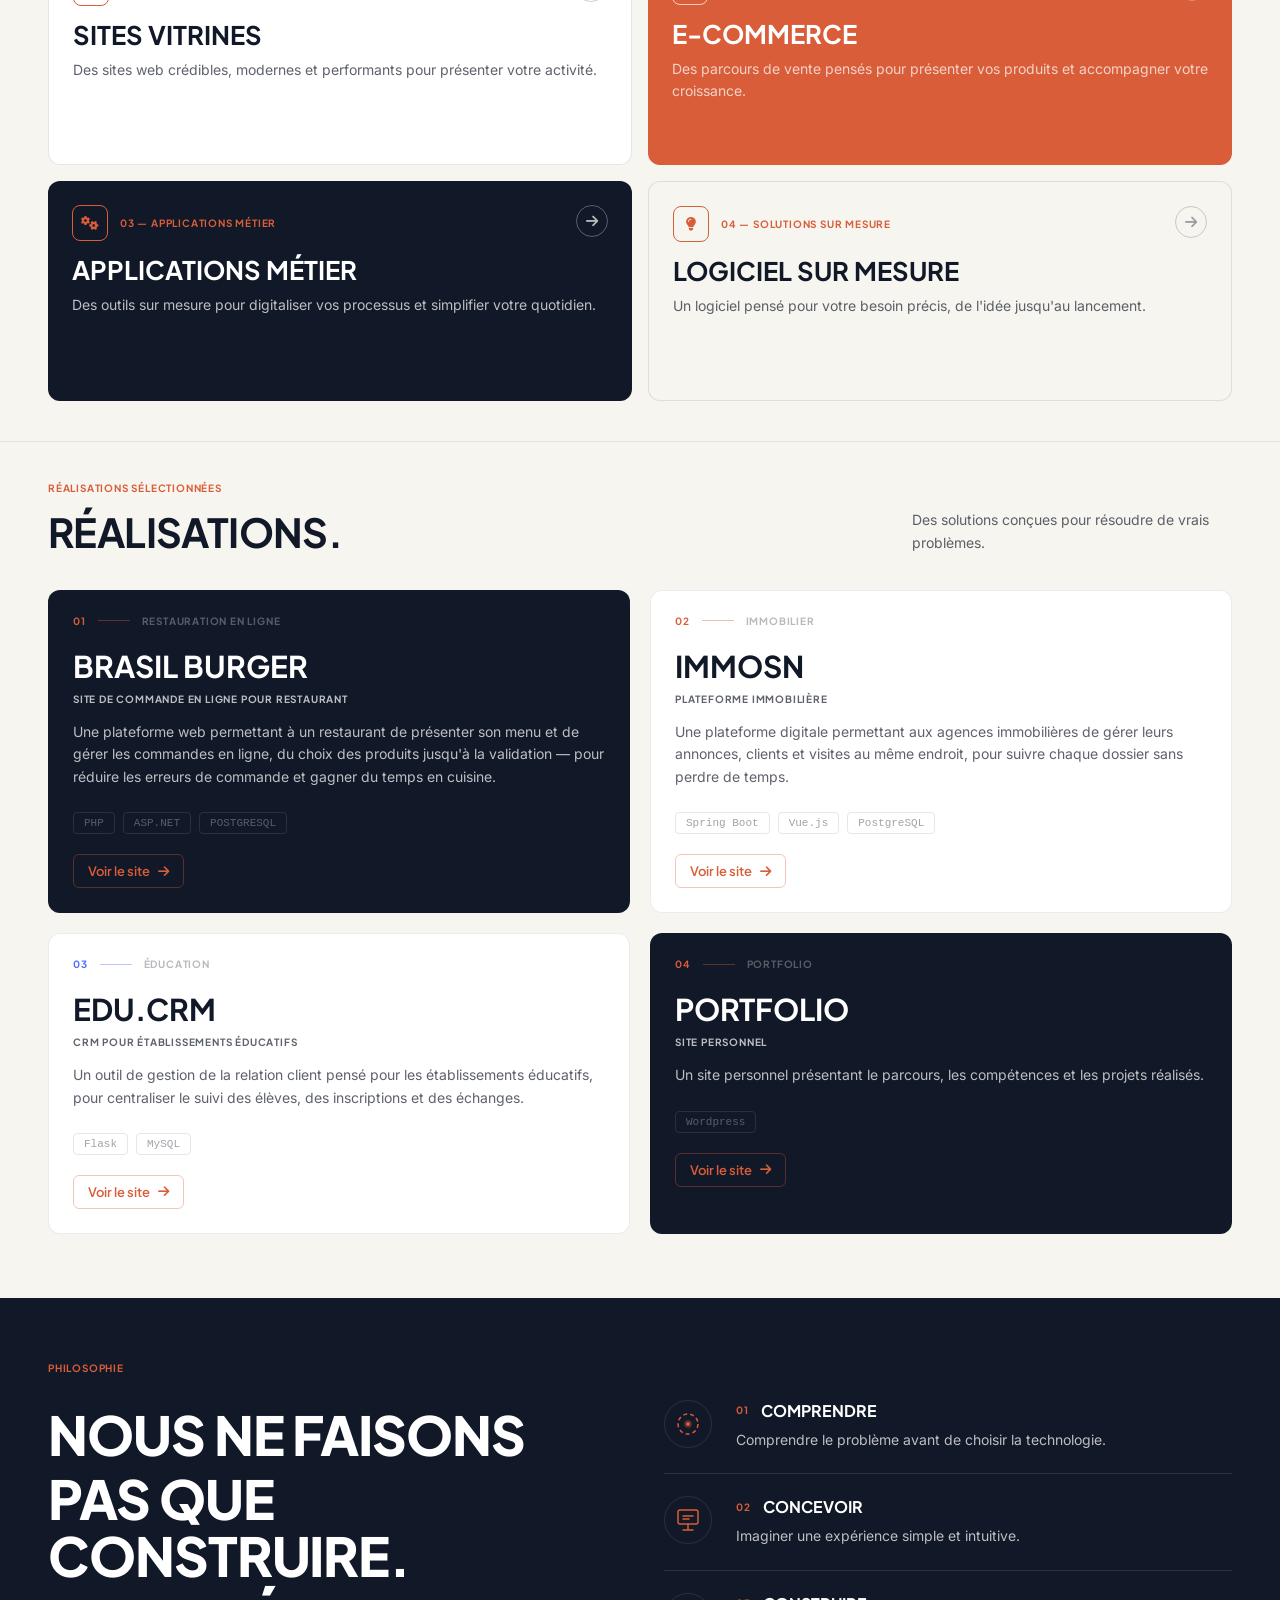
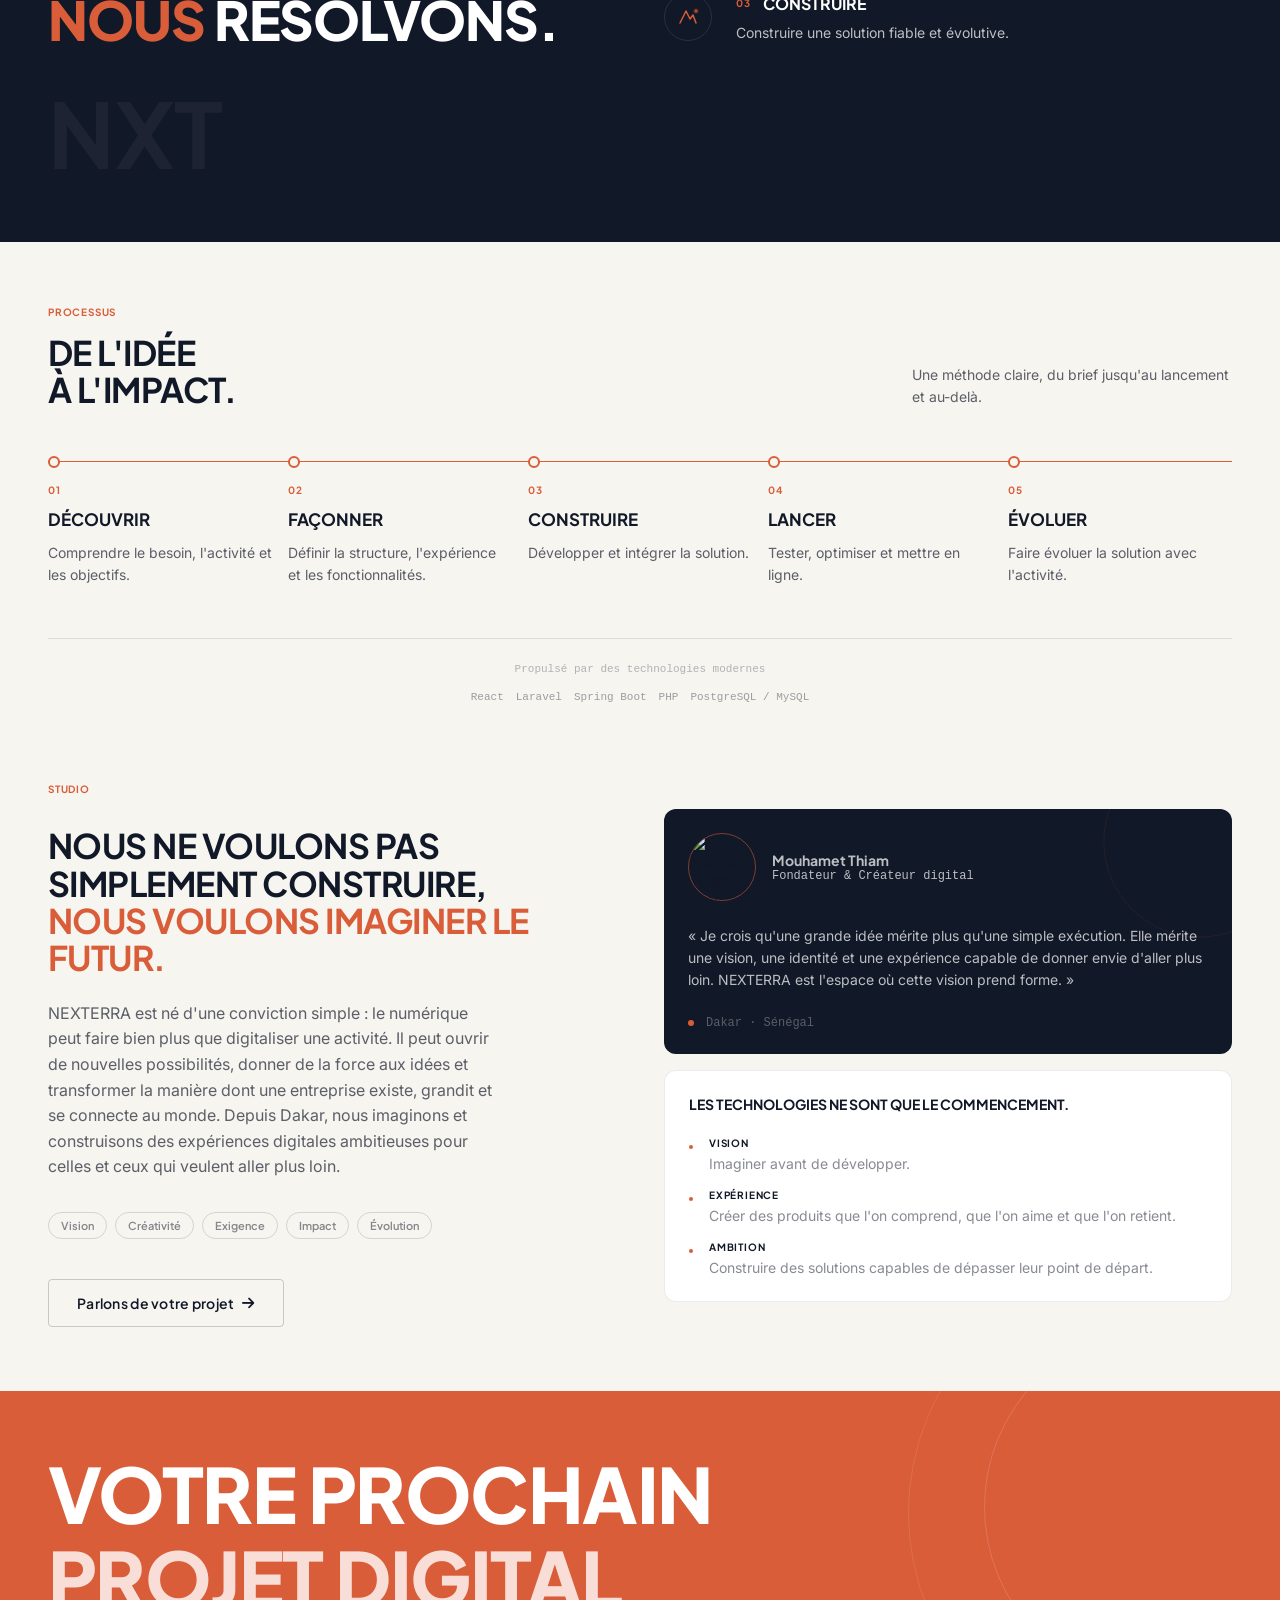
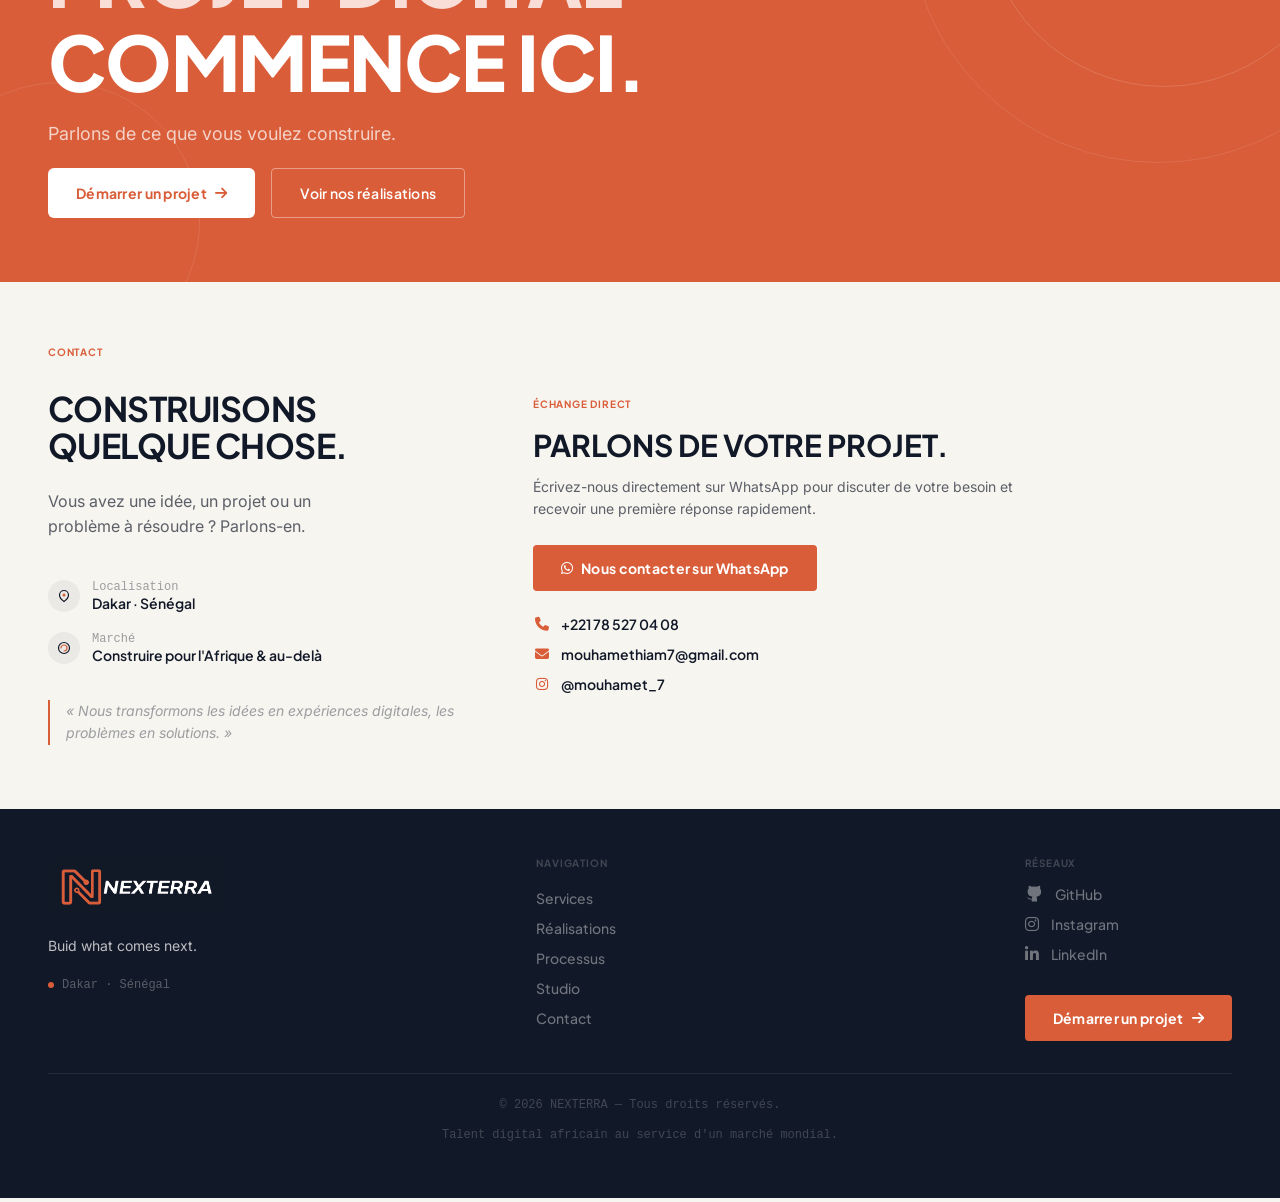
==== commit 1f0dbebe: "v1.1" ====
--- a/index.html
+++ b/index.html
@@ -1,242 +1,54 @@
 <!DOCTYPE html>
 <html lang="fr">
+
 <head>
-<meta charset="UTF-8" />
-<meta name="viewport" content="width=device-width, initial-scale=1.0" />
-<title>NEXTERRA — Sites web, applications et logiciels sur mesure</title>
-<meta name="description" content="NEXTERRA conçoit des sites web, boutiques en ligne, applications métier et logiciels sur mesure pour les entreprises. Studio digital basé à Dakar, Sénégal." />
-<!-- À coller dans le <head> du site (Elementor > Réglages du site > Code personnalisé, ou Insert Headers/Footers) -->
-<link rel="preconnect" href="https://fonts.googleapis.com" />
-<link rel="preconnect" href="https://fonts.gstatic.com" crossorigin />
-<link href="https://fonts.googleapis.com/css2?family=Plus+Jakarta+Sans:ital,wght@0,400;0,500;0,600;0,700;0,800;1,400&family=Inter:wght@400;500;600&display=swap" rel="stylesheet" />
-<link rel="stylesheet" href="https://cdnjs.cloudflare.com/ajax/libs/font-awesome/6.5.2/css/all.min.css" integrity="sha512-SnH5WK+bZxgPHs44uWIX+LLJAJ9/2PkPKZ5QiAj6Ta86w+fsb2TkcmfRyVX3pBnMFcV7oQPJkl9QevSCWr3W6A==" crossorigin="anonymous" />
-
-<style>
-  :root{
-    --ivory:#F7F5F0; --navy:#111827; --terracotta:#D95D39; --cobalt:#4F6DFF; --sand:#E8D5B0;
-    --font-display:'Plus Jakarta Sans',sans-serif; --font-body:'Inter',sans-serif;
-    --space-section:clamp(44px,5vw,64px); --space-block:24px; --space-card:24px; --radius-card:12px;
-    --copy-light:#111827; --copy-dark:#fff; --muted-light:rgba(17,24,39,.68); --muted-dark:rgba(255,255,255,.72);
-  }
-  *,*::before,*::after{box-sizing:border-box;margin:0;padding:0;}
-  html{scroll-behavior:smooth;}
-  body{font-family:var(--font-body);background:var(--ivory);color:var(--navy);overflow-x:hidden;-webkit-font-smoothing:antialiased;}
-  ::-webkit-scrollbar{width:4px;} ::-webkit-scrollbar-track{background:var(--ivory);} ::-webkit-scrollbar-thumb{background:var(--terracotta);border-radius:2px;}
-  a{text-decoration:none;color:inherit;} button{font-family:inherit;}
-
-  .custom-cursor{pointer-events:none;position:fixed;top:0;left:0;width:18px;height:18px;border:1.5px solid var(--terracotta);border-radius:50%;transform:translate(-50%,-50%);transition:width .25s,height .25s,background .25s,opacity .25s;z-index:9999;mix-blend-mode:multiply;opacity:0;}
-  .custom-cursor.hover{width:44px;height:44px;background:rgba(217,93,57,.08);}
-  @media (max-width:768px){.custom-cursor{display:none!important;}}
-
-  @keyframes float-a{0%,100%{transform:translateY(0) rotate(0deg);}50%{transform:translateY(-14px) rotate(1deg);}}
-  @keyframes float-b{0%,100%{transform:translateY(0) rotate(-1deg);}50%{transform:translateY(-10px) rotate(0deg);}}
-  @keyframes orbit-cw{from{transform:rotate(0deg);}to{transform:rotate(360deg);}}
-  @keyframes orbit-ccw{from{transform:rotate(0deg);}to{transform:rotate(-360deg);}}
-  @keyframes pulse-ring{0%,100%{opacity:.2;transform:scale(1);}50%{opacity:.5;transform:scale(1.04);}}
-  .float-a{animation:float-a 7s ease-in-out infinite;}
-  .float-b{animation:float-b 9s ease-in-out infinite;}
-
-  .reveal{opacity:1;transform:none;transition:opacity .75s cubic-bezier(.16,1,.3,1),transform .75s cubic-bezier(.16,1,.3,1);}
-  .reveal.pre{opacity:0;transform:translateY(28px);}
-  .reveal.in{opacity:1;transform:translateY(0);}
-  .delay-100{transition-delay:.1s;} .delay-200{transition-delay:.2s;} .delay-300{transition-delay:.3s;} .delay-400{transition-delay:.4s;}
-
-  .btn-primary{display:inline-flex;align-items:center;gap:8px;padding:14px 28px;background:var(--terracotta);color:#fff;font-family:var(--font-display);font-weight:700;font-size:14px;letter-spacing:.02em;border-radius:4px;transition:.25s;border:none;cursor:pointer;}
-  .btn-primary:hover{background:#c44f2e;transform:translateY(-2px);box-shadow:0 12px 32px rgba(217,93,57,.35);}
-  .btn-ghost{display:inline-flex;align-items:center;gap:8px;padding:14px 28px;background:transparent;color:var(--navy);font-family:var(--font-display);font-weight:600;font-size:14px;letter-spacing:.02em;border:1.5px solid rgba(17,24,39,.2);border-radius:4px;transition:.25s;cursor:pointer;}
-  .btn-ghost:hover{border-color:var(--navy);background:rgba(17,24,39,.04);transform:translateY(-2px);}
-  .btn-ghost-light{display:inline-flex;align-items:center;gap:8px;padding:14px 28px;background:transparent;color:#fff;font-family:var(--font-display);font-weight:600;font-size:14px;letter-spacing:.02em;border:1.5px solid rgba(255,255,255,.4);border-radius:4px;transition:.25s;cursor:pointer;}
-  .btn-ghost-light:hover{border-color:#fff;background:rgba(255,255,255,.1);}
-  .btn-link{display:inline-flex;align-items:center;gap:8px;font-size:13px;color:var(--terracotta);background:none;border:1px solid rgba(217,93,57,.35);border-radius:6px;padding:8px 14px;cursor:pointer;font-family:var(--font-display);font-weight:600;transition:.2s;}
-  .btn-link:hover{background:rgba(217,93,57,.08);border-color:var(--terracotta);}
-  .btn-link.ghost-dark{color:rgba(255,255,255,.8);border-color:rgba(255,255,255,.2);}
-  .btn-link.ghost-dark:hover{background:rgba(255,255,255,.06);border-color:rgba(255,255,255,.4);}
-
-  .display-xl{font-family:var(--font-display);font-size:clamp(36px,6vw,76px);font-weight:800;line-height:1;letter-spacing:-.02em;}
-  .display-lg{font-family:var(--font-display);font-size:clamp(28px,4vw,52px);font-weight:800;line-height:1.05;letter-spacing:-.02em;}
-  .display-md{font-family:var(--font-display);font-size:clamp(22px,2.8vw,34px);font-weight:700;line-height:1.1;letter-spacing:-.015em;}
-  .tag-label{font-family:var(--font-display);font-size:10px;font-weight:700;letter-spacing:.08em;text-transform:uppercase;}
-
-  .nxt-wrap{max-width:1280px;margin:0 auto;padding:0 24px;}
-  @media (min-width:768px){.nxt-wrap{padding:0 48px;}}
-
-  header{position:fixed;top:0;left:0;right:0;z-index:50;transition:.5s;}
-  header.scrolled{background:rgba(247,245,240,.92);backdrop-filter:blur(12px);box-shadow:0 1px 0 rgba(17,24,39,.08);}
-  .nav-inner{max-width:1280px;margin:0 auto;padding:0 24px;display:flex;align-items:center;justify-content:space-between;height:64px;}
-  @media (min-width:768px){.nav-inner{height:80px;padding:0 48px;}}
-  .logo{font-family:var(--font-display);font-weight:700;font-size:1.25rem;letter-spacing:-.04em;color:var(--navy);background:none;border:none;cursor:pointer;}
-  .nav-links{display:none;align-items:center;gap:32px;}
-  @media (min-width:768px){.nav-links{display:flex;}}
-  .nav-links button{background:none;border:none;cursor:pointer;color:rgba(17,24,39,.6);transition:.2s;}
-  .nav-links button:hover{color:var(--navy);}
-  .nav-cta{display:none;} @media (min-width:768px){.nav-cta{display:block;}}
-  .hamburger{display:flex;flex-direction:column;gap:6px;padding:8px;background:none;border:none;cursor:pointer;}
-  @media (min-width:768px){.hamburger{display:none;}}
-  .hamburger span{display:block;height:2px;width:24px;background:var(--navy);transition:.3s;}
-  .hamburger.open span:nth-child(1){transform:rotate(45deg) translateY(8px);}
-  .hamburger.open span:nth-child(2){opacity:0;}
-  .hamburger.open span:nth-child(3){transform:rotate(-45deg) translateY(-8px);}
-
-  .mobile-menu{display:none;position:fixed;inset:0;z-index:40;background:var(--ivory);flex-direction:column;padding:80px 24px 32px;}
-  .mobile-menu.open{display:flex;}
-  .mobile-menu nav{display:flex;flex-direction:column;gap:32px;margin-top:32px;}
-  .mobile-menu nav button{background:none;border:none;text-align:left;cursor:pointer;font-family:var(--font-display);font-size:clamp(28px,4vw,52px);font-weight:700;color:var(--navy);}
-  .mobile-menu .mt-auto{margin-top:auto;}
-
-  /* ── Services grid (rebuilt, mobile-first, no overlap) ── */
-  .services-grid{display:grid;grid-template-columns:1fr;gap:16px;}
-  .service-card{border-radius:var(--radius-card);padding:var(--space-card);min-height:220px;display:flex;flex-direction:column;text-align:left;transition:transform .4s cubic-bezier(.16,1,.3,1),box-shadow .4s ease;position:relative;overflow:hidden;cursor:pointer;}
-  .service-card:hover{transform:translateY(-4px);box-shadow:0 24px 60px rgba(17,24,39,.15);}
-  .service-card.dark{background:var(--navy);}
-  .service-card.light{background:#fff;border:1px solid rgba(17,24,39,.1);}
-  .service-card.orange{background:var(--terracotta);}
-  .service-card.sand{background:var(--ivory);border:1px solid rgba(17,24,39,.1);}
-  .service-card > p{margin-top:auto;}
-  .service-top{display:flex;align-items:flex-start;justify-content:space-between;gap:16px;margin-bottom:16px;}
-  .service-heading{display:flex;align-items:center;gap:12px;}
-  .service-icon{width:36px;height:36px;border:1px solid currentColor;border-radius:8px;display:inline-flex;align-items:center;justify-content:center;font-size:14px;flex-shrink:0;}
-  .service-card h3{font-size:clamp(19px,2vw,26px);line-height:1.05;margin:0 0 10px;font-family:var(--font-display);}
-  .service-card p{font-size:14px;line-height:1.55;max-width:34rem;}
-  .service-arrow{width:32px;height:32px;border-radius:50%;border:1px solid rgba(17,24,39,.2);display:flex;align-items:center;justify-content:center;color:rgba(17,24,39,.4);font-size:14px;flex-shrink:0;}
-  .service-arrow.light{border-color:rgba(255,255,255,.3);color:rgba(255,255,255,.7);}
-  @media (min-width:1024px){
-    .services-grid{
-      grid-template-columns:repeat(2,minmax(0,1fr));
-      grid-template-rows:repeat(2,minmax(220px,1fr));
-      grid-template-areas:"one two" "three four";
-    }
-    .service-card.light{grid-area:one;}
-    .service-card.orange{grid-area:two;}
-    .service-card.dark{grid-area:three;}
-    .service-card.sand{grid-area:four;}
-  }
-
-  .work-card{background:#fff;border:1px solid rgba(17,24,39,.08);border-radius:var(--radius-card);padding:24px;transition:transform .4s cubic-bezier(.16,1,.3,1),box-shadow .4s ease;}
-  .work-card:hover{transform:translateY(-4px);box-shadow:0 24px 60px rgba(17,24,39,.12);}
-  .work-card.dark{background:var(--navy);border-color:transparent;}
-  .work-links{display:flex;flex-wrap:wrap;gap:10px;margin-top:20px;}
-
-  .process-line-fill{transform-origin:left;transform:scaleX(0);transition:transform 1.2s cubic-bezier(.16,1,.3,1);}
-  .process-line-fill.in{transform:scaleX(1);}
-  .process-desktop{display:none;}
-  .process-track{position:relative;margin-bottom:0;}
-  .process-track-bg{height:1px;width:100%;background:rgba(17,24,39,.1);}
-  .process-track-fill{position:absolute;top:0;left:0;height:1px;background:var(--terracotta);width:100%;}
-  .process-steps{display:grid;grid-template-columns:repeat(5,1fr);gap:16px;margin-top:-6px;}
-  .process-step{display:flex;flex-direction:column;}
-  .process-dot{width:12px;height:12px;border-radius:50%;border:2px solid var(--terracotta);background:var(--ivory);margin-bottom:24px;}
-
-  .form-field{display:flex;flex-direction:column;gap:6px;}
-  .form-field label{color:rgba(17,24,39,.5);}
-  .form-field input,.form-field select,.form-field textarea{width:100%;background:#fff;border:1px solid rgba(17,24,39,.1);border-radius:8px;padding:12px 16px;font-size:14px;color:var(--navy);font-family:var(--font-body);transition:.2s;appearance:none;}
-  .form-field input:focus,.form-field select:focus,.form-field textarea:focus{outline:none;border-color:var(--terracotta);}
-  .form-field textarea{resize:none;}
-
-  #hero .hero-content{width:100%;max-width:900px;gap:20px !important;}
-  #hero .hero-content p{max-width:760px;color:var(--copy-light) !important;}
-  #hero .nxt-wrap{padding-top:88px !important;padding-bottom:40px !important;}
-  #hero .hero-content > div:last-child{margin-top:8px !important;}
-  #hero > div:last-child{bottom:20px !important;}
-  #manifesto, #services, #work, #philosophy, #process, #studio, #contact{padding:var(--space-section) 0 !important;}
-  #services{padding-bottom:40px !important;}
-  #work{padding-top:40px !important;}
-  main > hr{margin:0 !important;}
-  #process{padding-bottom:40px !important;}
-  #studio{padding-top:40px !important;}
-  #cta{padding:var(--space-section) 0 !important;}
-  #services .services-header, #work .work-header, #process .process-header{margin-bottom:36px !important;}
-  #services .services-header, #work .work-header{gap:24px !important;}
-  #services .services-header .tag-label, #work .work-header .tag-label, #process .process-header .tag-label{color:var(--terracotta) !important;}
-  #services .services-header > p, #work .work-header > p, #process .process-header > p{font-family:var(--font-body);font-size:14px;line-height:1.6;color:var(--muted-light) !important;}
-  #services .service-card.light p, #services .service-card.sand p{color:var(--muted-light) !important;}
-  #services .service-card.dark p, #services .service-card.orange p{color:var(--muted-dark) !important;}
-  #work .work-card:not(.dark) p{color:var(--muted-light) !important;}
-  #work .work-card.dark p{color:var(--muted-dark) !important;}
-  #manifesto .manifesto-kicker{margin-bottom:24px !important;}
-  #manifesto .display-lg{font-size:clamp(30px,4.2vw,56px);}
-  #manifesto .manifesto-grid{max-width:none;display:grid;grid-template-columns:minmax(0,1.15fr) minmax(280px,.85fr);gap:clamp(32px,6vw,88px);align-items:end;}
-  #manifesto .manifesto-headline{max-width:760px;}
-  #manifesto .manifesto-headline h2{margin-bottom:4px !important;}
-  #manifesto .manifesto-divider{margin:28px 0 !important;}
-  #manifesto .manifesto-aside{border-left:1px solid rgba(255,255,255,.14);padding-left:28px;}
-  #manifesto .manifesto-copy{max-width:none !important;margin:0 0 24px !important;}
-  #manifesto p{color:var(--copy-dark) !important;}
-  #manifesto .tag-label{color:var(--terracotta) !important;}
-  #manifesto .manifesto-map{gap:12px !important;}
-  #manifesto .manifesto-map > div{gap:12px !important;}
-  #manifesto .manifesto-map > div span:first-child{width:82px !important;}
-  #philosophy .philosophy-grid{gap:48px !important;}
-  #philosophy p{color:var(--muted-dark) !important;}
-  #philosophy .tag-label{color:var(--terracotta) !important;}
-  #work .display-md{font-size:clamp(26px,3.2vw,40px);}
-  #philosophy .display-lg{font-size:clamp(30px,4.2vw,56px);}
-  #philosophy .philosophy-grid > div:first-child > div{margin-top:40px !important;}
-  #philosophy .philosophy-grid > div:last-child > div{padding:22px 0 !important;}
-  #process .process-header{margin-bottom:52px !important;}
-  #process .process-step p{color:var(--muted-light) !important;}
-  #process .process-dot{margin-bottom:16px;}
-  #process .tech-strip{margin-top:52px !important;padding-top:24px !important;}
-  #studio .studio-grid{gap:48px !important;}
-  #studio .studio-grid > div:first-child p{color:var(--muted-light) !important;}
-  #studio .studio-grid > div:last-child > div:first-child p{color:var(--muted-dark) !important;}
-  #studio .studio-grid > div:last-child{gap:16px !important;}
-  #studio .studio-grid > div:last-child > div{padding:24px !important;border-radius:var(--radius-card) !important;}
-  #cta .nxt-wrap > div{max-width:760px !important;}
-  #cta h2{margin-bottom:8px !important;}
-  #cta h2:nth-of-type(3){margin-bottom:24px !important;}
-  #cta p{margin-bottom:24px !important;color:var(--muted-dark) !important;}
-  #contact .contact-grid{gap:48px !important;}
-  #contact .contact-grid > div:first-child > p{color:var(--muted-light) !important;}
-  .contact-direct-links{display:flex;flex-direction:column;gap:12px;margin-top:24px;}
-  .contact-direct-links a{display:inline-flex;align-items:center;gap:10px;color:var(--navy);font-family:var(--font-display);font-size:14px;font-weight:600;}
-  .contact-direct-links i{width:18px;color:var(--terracotta);text-align:center;}
-  footer p{color:var(--muted-dark) !important;}
-  #contact .contact-grid > div:first-child .reveal[style*="margin-top"]{margin-top:36px !important;}
-  footer{padding:48px 0 56px !important;}
-  footer .footer-grid{gap:32px !important;padding-bottom:32px !important;}
-  footer .footer-bottom{padding-top:24px !important;}
-  footer .footer-grid > div:last-child > .btn-primary{align-self:flex-start;}
-  @media (min-width:768px){
-    #services .services-header, #work .work-header, #process .process-header{flex-direction:row !important;align-items:flex-end;justify-content:space-between;}
-  }
-  @media (max-width:767px){
-    #manifesto .manifesto-grid{grid-template-columns:1fr;gap:32px;}
-    #manifesto .manifesto-aside{border-left:0;border-top:1px solid rgba(255,255,255,.14);padding:24px 0 0;}
-    #manifesto .manifesto-map > div span:first-child{width:72px !important;}
-    .service-card{min-height:190px;padding:20px;}
-    .service-icon{width:32px;height:32px;}
-    .work-card{padding:20px;}
-  }
-
-  .text-terracotta{color:var(--terracotta);} .text-navy{color:var(--navy);} .text-white{color:#fff;}
-
-  @media (min-width:768px){
-    .services-header{flex-direction:row;align-items:flex-end;justify-content:space-between;}
-    .work-header{flex-direction:row;align-items:flex-end;justify-content:space-between;}
-    .process-header{flex-direction:row;align-items:flex-end;justify-content:space-between;}
-    .process-desktop{display:block !important;}
-    .process-mobile{display:none !important;}
-    .tech-strip{flex-direction:row;align-items:center;}
-    .form-row{grid-template-columns:1fr 1fr !important;}
-    .footer-bottom{flex-direction:row;align-items:center;justify-content:space-between;}
-    .work-list{grid-template-columns:1fr 1fr !important;}
-  }
-  @media (min-width:1024px){
-    .philosophy-grid{grid-template-columns:1fr 1fr !important;}
-    .studio-grid{grid-template-columns:1fr 1fr !important;}
-    .contact-grid{grid-template-columns:1fr 1.6fr !important;}
-    .footer-grid{grid-template-columns:1fr 1fr auto !important;}
-  }
-
-</style>
+  <meta charset="UTF-8" />
+  <meta name="viewport" content="width=device-width, initial-scale=1.0" />
+
+  <!-- SEO -->
+  <meta name="robots" content="index, follow">
+  <meta name="theme-color" content="#111827">
+  <title>NEXTERRA — Sites web, applications et logiciels sur mesure</title>
+  <meta
+    name="description"
+    content="NEXTERRA conçoit des sites web, boutiques en ligne, applications métier et logiciels sur mesure pour les entreprises. Studio digital basé à Dakar, Sénégal."
+  />
+  <!-- Open Graph -->
+  <meta property="og:title" content="NEXTERRA — Sites web, applications et logiciels sur mesure">
+  <meta
+    property="og:description"
+    content="Sites web, applications métier et logiciels sur mesure pour les entreprises."
+  >
+  <meta property="og:type" content="website">
+  <meta property="og:url" content="https://ton-domaine.com">
+  <meta property="og:image" content="https://ton-domaine.com/img/og-image.jpg">
+  <!-- Fonts -->
+  <link rel="preconnect" href="https://fonts.googleapis.com">
+  <link rel="preconnect" href="https://fonts.gstatic.com" crossorigin>
+  <link
+    href="https://fonts.googleapis.com/css2?family=Plus+Jakarta+Sans:ital,wght@0,400;0,500;0,600;0,700;0,800;1,400&family=Inter:wght@400;500;600&display=swap"
+    rel="stylesheet"
+  />
+  <!-- Icons -->
+  <link
+    rel="stylesheet"
+    href="https://cdnjs.cloudflare.com/ajax/libs/font-awesome/6.5.2/css/all.min.css"
+    integrity="sha512-SnH5WK+bZxgPHs44uWIX+LLJAJ9/2PkPKZ5QiAj6Ta86w+fsb2TkcmfRyVX3pBnMFcV7oQPJkl9QevSCWr3W6A=="
+    crossorigin="anonymous"
+  />
+  <!-- Styles -->
+  <link rel="stylesheet" href="./style/index.css">
+  <!-- Favicon -->
+  <link rel="icon" type="image/x-icon" href="./img/favicon.ico">
 </head>
 <body>
 <!-- Curseur personnalisé : à coller une seule fois juste après la balise <body>, avant le header -->
 <div class="custom-cursor" id="cursor"></div>
-
 <header id="header">
   <div class="nav-inner">
-    <button class="logo" onclick="window.scrollTo({top:0,behavior:'smooth'})">NEXTERRA</button>
+    <button class="logo" onclick="window.scrollTo({top:0,behavior:'smooth'})">
+  <img src="./img/logo-bgw-2.png" alt="NEXTERRA">
+</button>
     <nav class="nav-links" aria-label="Navigation principale">
       <button class="tag-label" onclick="scrollToId('services')">Services</button>
       <button class="tag-label" onclick="scrollToId('work')">Réalisations</button>
@@ -275,7 +87,7 @@
         <h1 class="display-xl"><span class="text-navy">WE BUILD WHAT </span></h1>
         <h1 class="display-xl"><span>COMES </span> <span class="text-terracotta">NEXT</span><span class="text-navy">.</span></h1>
       </div>
-      <p style="font-family:var(--font-display);font-size:clamp(15px,1.6vw,17px);font-weight:500;" class="text-navy">Sites web, applications et logiciels sur mesure pour les entreprises.</p>
+      <p style="font-family:var(--font-display);font-size:clamp(15px,1.6vw,17px);font-weight:500;" class="text-navy">Sites web, applications et logiciels sur mesure pour votre entreprise.</p>
       <p style="font-size:16px;color:rgba(0,0,0);line-height:1.6;">NEXTERRA conçoit et développe des sites web, applications métier et expériences digitales sur mesure, des idées concrètes à impact réel.</p>
       <div style="display:flex;flex-wrap:wrap;gap:16px;margin-top:8px;">
         <button class="btn-primary" onclick="scrollToId('contact')">Démarrer un projet <i class="fa-solid fa-arrow-right" aria-hidden="true"></i></button>
@@ -348,7 +160,7 @@
 
       <div class="service-card dark reveal delay-300" data-cursor>
         <div class="service-top"><div class="service-heading text-terracotta"><span class="service-icon"><i class="fa-solid fa-gears" aria-hidden="true"></i></span><span class="tag-label">03 — Applications métier</span></div><div class="service-arrow light"><i class="fa-solid fa-arrow-right" aria-hidden="true"></i></div></div>
-        <h3 class="text-white">APPS MÉTIER</h3>
+        <h3 class="text-white">APPLICATIONS MÉTIER</h3>
         <p style="color:rgba(255,255,255,.55);">Des outils sur mesure pour digitaliser vos processus et simplifier votre quotidien.</p>
       </div>
 
@@ -361,6 +173,7 @@
   </div>
 </section>
 <hr style="border:none;border-top:1px solid rgba(17,24,39,.08);margin-bottom:64px;">
+
 <!-- WORK (simplifié : titre, description, technos, liens — sans maquettes) -->
 <section id="work" class="reveal-section" style="background:var(--ivory);padding:100px 0 0 0;">
   <div class="nxt-wrap">
@@ -391,7 +204,6 @@
         </div>
         <div class="work-links">
           <a class="btn-link" href="https://brasil-burger.onrender.com" target="_blank" rel="noopener">Voir le site <i class="fa-solid fa-arrow-right" aria-hidden="true"></i></a>
-          <a class="btn-link ghost-dark" href="https://github.com/mouhamet07/brasil_burger_L3" target="_blank" rel="noopener">Code sur GitHub <i class="fa-solid fa-arrow-right" aria-hidden="true"></i></a>
         </div>
       </div>
 
@@ -411,7 +223,7 @@
           <span style="font-size:11px;font-family:monospace;color:rgba(17,24,39,.4);border:1px solid rgba(17,24,39,.1);border-radius:4px;padding:4px 10px;">PostgreSQL</span>
         </div>
         <div class="work-links">
-          <a class="btn-link" href="https://github.com/mouhamet07/immosn" target="_blank" rel="noopener">Code sur GitHub <i class="fa-solid fa-arrow-right" aria-hidden="true"></i></a>
+          <a class="btn-link" href="https://brasil-burger.onrender.com" target="_blank" rel="noopener">Voir le site <i class="fa-solid fa-arrow-right" aria-hidden="true"></i></a>
         </div>
       </div>
 
@@ -430,7 +242,7 @@
           <span style="font-size:11px;font-family:monospace;color:rgba(17,24,39,.4);border:1px solid rgba(17,24,39,.1);border-radius:4px;padding:4px 10px;">MySQL</span>
         </div>
         <div class="work-links">
-          <a class="btn-link" href="https://github.com/mouhamet07/edu.crm" target="_blank" rel="noopener">Code sur GitHub <i class="fa-solid fa-arrow-right" aria-hidden="true"></i></a>
+          <a class="btn-link" href="https://brasil-burger.onrender.com" target="_blank" rel="noopener">Voir le site <i class="fa-solid fa-arrow-right" aria-hidden="true"></i></a>
         </div>
       </div>
 
@@ -444,6 +256,9 @@
         <h3 style="font-size:clamp(22px,3vw,30px);font-weight:700;color:#fff;margin-bottom:8px;font-family:var(--font-display);">PORTFOLIO</h3>
         <p class="tag-label" style="color:rgba(255,255,255,.4);margin-bottom:16px;">Site personnel</p>
         <p style="color:rgba(255,255,255,.5);font-size:14px;line-height:1.6;max-width:36rem;">Un site personnel présentant le parcours, les compétences et les projets réalisés.</p>
+        <div style="display:flex;flex-wrap:wrap;gap:8px;margin-top:24px;">
+          <span style="font-size:11px;font-family:monospace;color:rgba(255,255,255,.3);border:1px solid rgba(255,255,255,.1);border-radius:4px;padding:4px 10px;">Wordpress</span>
+        </div>
         <div class="work-links">
           <a class="btn-link" href="https://live-mouhamet-portfolio.pantheonsite.io" target="_blank" rel="noopener">Voir le site <i class="fa-solid fa-arrow-right" aria-hidden="true"></i></a>
         </div>
@@ -534,35 +349,35 @@
     <div style="display:grid;grid-template-columns:1fr;gap:64px;align-items:center;" class="studio-grid">
       <div>
         <span class="tag-label text-terracotta reveal" style="display:block;margin-bottom:32px;">Studio</span>
-        <h2 class="display-md text-navy reveal delay-100" style="margin-bottom:24px;">CONSTRUIT AVEC<br><span class="text-terracotta">CURIOSITÉ.</span></h2>
-        <p class="reveal delay-200" style="color:rgba(17,24,39,.5);line-height:1.6;margin-bottom:32px;max-width:28rem;">NEXTERRA est né d'une passion pour le développement logiciel et d'une volonté de créer des solutions digitales utiles aux entreprises. Basé à Dakar, nous construisons pour l'Afrique et au-delà.</p>
+        <h2 class="display-md text-navy reveal delay-100" style="margin-bottom:24px;">NOUS NE VOULONS PAS SIMPLEMENT CONSTRUIRE, <br><span class="text-terracotta">NOUS VOULONS IMAGINER LE FUTUR.</span></h2>
+        <p class="reveal delay-200" style="color:rgba(17,24,39,.5);line-height:1.6;margin-bottom:32px;max-width:28rem;">NEXTERRA est né d'une conviction simple : le numérique peut faire bien plus que digitaliser une activité. Il peut ouvrir de nouvelles possibilités, donner de la force aux idées et transformer la manière dont une entreprise existe, grandit et se connecte au monde. Depuis Dakar, nous imaginons et construisons des expériences digitales ambitieuses pour celles et ceux qui veulent aller plus loin.</p>
         <div class="reveal delay-300" style="display:flex;flex-wrap:wrap;gap:8px;margin-bottom:40px;">
-          <span style="padding:6px 12px;border:1px solid rgba(17,24,39,.15);border-radius:999px;font-size:11px;color:rgba(17,24,39,.5);font-family:var(--font-display);font-weight:600;">Curiosité</span>
-          <span style="padding:6px 12px;border:1px solid rgba(17,24,39,.15);border-radius:999px;font-size:11px;color:rgba(17,24,39,.5);font-family:var(--font-display);font-weight:600;">Rigueur</span>
+          <span style="padding:6px 12px;border:1px solid rgba(17,24,39,.15);border-radius:999px;font-size:11px;color:rgba(17,24,39,.5);font-family:var(--font-display);font-weight:600;">Vision</span>
+          <span style="padding:6px 12px;border:1px solid rgba(17,24,39,.15);border-radius:999px;font-size:11px;color:rgba(17,24,39,.5);font-family:var(--font-display);font-weight:600;">Créativité</span>
+          <span style="padding:6px 12px;border:1px solid rgba(17,24,39,.15);border-radius:999px;font-size:11px;color:rgba(17,24,39,.5);font-family:var(--font-display);font-weight:600;">Exigence</span>
           <span style="padding:6px 12px;border:1px solid rgba(17,24,39,.15);border-radius:999px;font-size:11px;color:rgba(17,24,39,.5);font-family:var(--font-display);font-weight:600;">Impact</span>
           <span style="padding:6px 12px;border:1px solid rgba(17,24,39,.15);border-radius:999px;font-size:11px;color:rgba(17,24,39,.5);font-family:var(--font-display);font-weight:600;">Évolution</span>
-          <span style="padding:6px 12px;border:1px solid rgba(17,24,39,.15);border-radius:999px;font-size:11px;color:rgba(17,24,39,.5);font-family:var(--font-display);font-weight:600;">Proximité</span>
-        </div>
-        <button class="btn-ghost reveal delay-400" onclick="scrollToId('contact')">Parler de votre projet <i class="fa-solid fa-arrow-right" aria-hidden="true"></i></button>
+        </div>
+        <button class="btn-ghost reveal delay-400" onclick="scrollToId('contact')">Parlons de votre projet <i class="fa-solid fa-arrow-right" aria-hidden="true"></i></button>
       </div>
       <div class="reveal delay-200" style="display:flex;flex-direction:column;gap:24px;">
         <div style="background:var(--navy);border-radius:16px;padding:32px;position:relative;overflow:hidden;">
           <div style="position:absolute;top:0;right:0;width:192px;height:192px;border-radius:50%;border:1px solid rgba(217,93,57,.1);transform:translate(33%,-33%);"></div>
           <div style="position:relative;z-index:10;">
             <div style="display:flex;align-items:center;gap:16px;margin-bottom:24px;">
-              <div style="width:48px;height:48px;border-radius:50%;background:rgba(217,93,57,.2);border:2px solid rgba(217,93,57,.3);display:flex;align-items:center;justify-content:center;"><span style="font-size:16px;font-weight:700;color:var(--terracotta);font-family:var(--font-display);">MT</span></div>
-              <div><p style="font-size:14px;font-weight:700;color:#fff;font-family:var(--font-display);">Mouhamet Thiam</p><p style="font-size:12px;color:rgba(255,255,255,.4);font-family:monospace;">Fondateur & Développeur</p></div>
+              <img src="./img/mouhamet.jpg" alt="Mouhamet Thiam, fondateur de NEXTERRA" style="width:68px;height:68px;min-width:68px;border-radius:50%;object-fit:cover;object-position:center top;border:1.5px solid rgba(217,93,57,.55);">
+              <div><p style="font-size:14px;font-weight:700;color:#fff;font-family:var(--font-display);">Mouhamet Thiam</p><p style="font-size:12px;color:rgba(255,255,255,.4);font-family:monospace;">Fondateur & Créateur digital</p></div>
             </div>
-            <p style="color:rgba(255,255,255,.6);font-size:14px;line-height:1.6;margin-bottom:24px;">« Construire des solutions qui font vraiment la différence pour les entreprises, c'est ce qui m'a amené à créer NEXTERRA. »</p>
+            <p style="color:rgba(255,255,255,.6);font-size:14px;line-height:1.6;margin-bottom:24px;">« Je crois qu'une grande idée mérite plus qu'une simple exécution. Elle mérite une vision, une identité et une expérience capable de donner envie d'aller plus loin. NEXTERRA est l'espace où cette vision prend forme. »</p>
             <div style="display:flex;align-items:center;gap:12px;"><span style="width:6px;height:6px;border-radius:50%;background:var(--terracotta);"></span><span style="color:rgba(255,255,255,.3);font-size:12px;font-family:monospace;">Dakar · Sénégal</span></div>
           </div>
         </div>
         <div style="background:#fff;border:1px solid rgba(17,24,39,.08);border-radius:16px;padding:32px;">
-          <h3 style="font-size:14px;font-weight:700;color:var(--navy);margin-bottom:24px;font-family:var(--font-display);">LA TECHNOLOGIE DOIT SIMPLIFIER LES CHOSES.</h3>
+          <h3 style="font-size:14px;font-weight:700;color:var(--navy);margin-bottom:24px;font-family:var(--font-display);">LES TECHNOLOGIES NE SONT QUE LE COMMENCEMENT.</h3>
           <div style="display:flex;flex-direction:column;gap:16px;">
-            <div style="display:flex;gap:16px;align-items:flex-start;"><div style="width:4px;height:4px;border-radius:50%;background:var(--terracotta);flex-shrink:0;margin-top:8px;"></div><div><span class="tag-label text-navy" style="display:block;margin-bottom:4px;">CLARTÉ</span><span style="font-size:14px;color:rgba(17,24,39,.5);">Comprendre avant de construire.</span></div></div>
-            <div style="display:flex;gap:16px;align-items:flex-start;"><div style="width:4px;height:4px;border-radius:50%;background:var(--terracotta);flex-shrink:0;margin-top:8px;"></div><div><span class="tag-label text-navy" style="display:block;margin-bottom:4px;">OBJECTIF</span><span style="font-size:14px;color:rgba(17,24,39,.5);">Chaque fonctionnalité répond à un besoin.</span></div></div>
-            <div style="display:flex;gap:16px;align-items:flex-start;"><div style="width:4px;height:4px;border-radius:50%;background:var(--terracotta);flex-shrink:0;margin-top:8px;"></div><div><span class="tag-label text-navy" style="display:block;margin-bottom:4px;">LONG TERME</span><span style="font-size:14px;color:rgba(17,24,39,.5);">Créer des solutions capables d'évoluer.</span></div></div>
+            <div style="display:flex;gap:16px;align-items:flex-start;"><div style="width:4px;height:4px;border-radius:50%;background:var(--terracotta);flex-shrink:0;margin-top:8px;"></div><div><span class="tag-label text-navy" style="display:block;margin-bottom:4px;">VISION</span><span style="font-size:14px;color:rgba(17,24,39,.5);">Imaginer avant de développer.</span></div></div>
+            <div style="display:flex;gap:16px;align-items:flex-start;"><div style="width:4px;height:4px;border-radius:50%;background:var(--terracotta);flex-shrink:0;margin-top:8px;"></div><div><span class="tag-label text-navy" style="display:block;margin-bottom:4px;">EXPÉRIENCE</span><span style="font-size:14px;color:rgba(17,24,39,.5);">Créer des produits que l'on comprend, que l'on aime et que l'on retient.</span></div></div>
+            <div style="display:flex;gap:16px;align-items:flex-start;"><div style="width:4px;height:4px;border-radius:50%;background:var(--terracotta);flex-shrink:0;margin-top:8px;"></div><div><span class="tag-label text-navy" style="display:block;margin-bottom:4px;">AMBITION</span><span style="font-size:14px;color:rgba(17,24,39,.5);">Construire des solutions capables de dépasser leur point de départ.</span></div></div>
           </div>
         </div>
       </div>
@@ -634,12 +449,14 @@
 <footer style="background:var(--navy);padding:64px 0 80px;">
   <div class="nxt-wrap">
     <div style="display:grid;grid-template-columns:1fr;gap:48px;padding-bottom:48px;border-bottom:1px solid rgba(255,255,255,.08);" class="footer-grid">
-      <div>
-        <button onclick="window.scrollTo({top:0,behavior:'smooth'})" style="font-weight:700;font-size:24px;letter-spacing:-.04em;color:#fff;margin-bottom:12px;display:block;background:none;border:none;cursor:pointer;font-family:var(--font-display);">NEXTERRA</button>
-        <p style="color:rgba(255,255,255,.4);font-size:14px;margin-bottom:24px;">Construire ce qui vient ensuite.</p>
-        <div style="display:flex;align-items:center;gap:8px;"><span style="width:6px;height:6px;border-radius:50%;background:var(--terracotta);"></span><span style="color:rgba(255,255,255,.3);font-size:12px;font-family:monospace;">Dakar · Sénégal</span></div>
-      </div>
-      <nav aria-label="Navigation du pied de page" style="display:flex;flex-direction:column;gap:12px;">
+        <div>
+          <button class="logo" onclick="window.scrollTo({top:0,behavior:'smooth'})">
+            <img src="./img/logo-bgb-2.png" alt="NEXTERRA">
+          </button>
+          <p style="color:rgba(255,255,255,.4);font-size:14px;margin:16px 0 24px;">Buid what comes next.</p>
+          <div style="display:flex;align-items:center;gap:8px;"><span style="width:6px;height:6px;border-radius:50%;background:var(--terracotta);"></span><span style="color:rgba(255,255,255,.3);font-size:12px;font-family:monospace;">Dakar · Sénégal</span></div>
+        </div>
+        <nav aria-label="Navigation du pied de page" style="display:flex;flex-direction:column;gap:12px;">
         <span class="tag-label" style="color:rgba(255,255,255,.2);margin-bottom:8px;">Navigation</span>
         <button onclick="scrollToId('services')" style="font-size:14px;color:rgba(255,255,255,.4);background:none;border:none;cursor:pointer;text-align:left;font-family:var(--font-display);font-weight:500;">Services</button>
         <button onclick="scrollToId('work')" style="font-size:14px;color:rgba(255,255,255,.4);background:none;border:none;cursor:pointer;text-align:left;font-family:var(--font-display);font-weight:500;">Réalisations</button>
@@ -651,8 +468,20 @@
         <div>
           <span class="tag-label" style="color:rgba(255,255,255,.2);display:block;margin-bottom:16px;">Réseaux</span>
           <div style="display:flex;flex-direction:column;gap:12px;">
-            <a href="https://github.com/mouhamet07" target="_blank" rel="noopener" style="display:flex;align-items:center;gap:12px;color:rgba(255,255,255,.4);"><svg width="18" height="18" viewBox="0 0 24 24" fill="currentColor"><path d="M9 19c-5 1.5-5-2.5-7-3m14 6v-3.87a3.37 3.37 0 0 0-.94-2.61c3.14-.35 6.44-1.54 6.44-7A5.44 5.44 0 0 0 20 4.77 5.07 5.07 0 0 0 19.91 1S18.73.65 16 2.48a13.38 13.38 0 0 0-7 0C6.27.65 5.09 1 5.09 1A5.07 5.07 0 0 0 5 4.77a5.44 5.44 0 0 0-1.5 3.78c0 5.42 3.3 6.61 6.44 7A3.37 3.37 0 0 0 9 18.13V22"/></svg><span style="font-size:14px;font-family:var(--font-display);font-weight:500;">GitHub</span></a>
-            <a href="https://www.instagram.com/mouhamet_7" target="_blank" rel="noopener" style="display:flex;align-items:center;gap:12px;color:rgba(255,255,255,.4);"><i class="fa-brands fa-instagram" aria-hidden="true"></i><span style="font-size:14px;font-family:var(--font-display);font-weight:500;">Instagram</span></a>
+              <a href="https://github.com/mouhamet07" target="_blank" rel="noopener" style="display:flex;align-items:center;gap:12px;color:rgba(255,255,255,.4);">
+                  <svg width="18" height="18" viewBox="0 0 24 24" fill="currentColor">
+                      <path d="M9 19c-5 1.5-5-2.5-7-3m14 6v-3.87a3.37 3.37 0 0 0-.94-2.61c3.14-.35 6.44-1.54 6.44-7A5.44 5.44 0 0 0 20 4.77 5.07 5.07 0 0 0 19.91 1S18.73.65 16 2.48a13.38 13.38 0 0 0-7 0C6.27.65 5.09 1 5.09 1A5.07 5.07 0 0 0 5 4.77a5.44 5.44 0 0 0-1.5 3.78c0 5.42 3.3 6.61 6.44 7A3.37 3.37 0 0 0 9 18.13V22"/>
+                  </svg>
+                  <span style="font-size:14px;font-family:var(--font-display);font-weight:500;">GitHub</span>
+              </a>
+              <a href="https://www.instagram.com/mouhamet_7" target="_blank" rel="noopener" style="display:flex;align-items:center;gap:12px;color:rgba(255,255,255,.4);">
+                  <i class="fa-brands fa-instagram" aria-hidden="true"></i>
+                  <span style="font-size:14px;font-family:var(--font-display);font-weight:500;">Instagram</span>
+              </a>
+              <a href="https://www.linkedin.com/in/mouhamet-thiam/" target="_blank" rel="noopener" style="display:flex;align-items:center;gap:12px;color:rgba(255,255,255,.4);">
+                  <i class="fa-brands fa-linkedin-in" aria-hidden="true"></i>
+                  <span style="font-size:14px;font-family:var(--font-display);font-weight:500;">LinkedIn</span>
+              </a>
           </div>
         </div>
         <button class="btn-primary" onclick="scrollToId('contact')" style="margin-top:8px;">Démarrer un projet <i class="fa-solid fa-arrow-right" aria-hidden="true"></i></button>
@@ -665,51 +494,6 @@
   </div>
 </footer>
 
-<script>
-  function scrollToId(id){
-    document.getElementById('mobileMenu').classList.remove('open');
-    document.getElementById('hamburger').classList.remove('open');
-    const el = document.getElementById(id);
-    if (el) el.scrollIntoView({behavior:'smooth'});
-  }
-
-  const header = document.getElementById('header');
-  window.addEventListener('scroll', () => {
-    header.classList.toggle('scrolled', window.scrollY > 40);
-  }, {passive:true});
-
-  const hamburger = document.getElementById('hamburger');
-  const mobileMenu = document.getElementById('mobileMenu');
-  hamburger.addEventListener('click', () => {
-    hamburger.classList.toggle('open');
-    mobileMenu.classList.toggle('open');
-  });
-
-  const cursor = document.getElementById('cursor');
-  if (window.matchMedia('(min-width: 769px)').matches) {
-    cursor.style.opacity = '1';
-    document.addEventListener('mousemove', (e) => {
-      cursor.style.left = e.clientX + 'px';
-      cursor.style.top = e.clientY + 'px';
-    });
-    document.querySelectorAll('a, button, [data-cursor]').forEach((el) => {
-      el.addEventListener('mouseenter', () => cursor.classList.add('hover'));
-      el.addEventListener('mouseleave', () => cursor.classList.remove('hover'));
-    });
-  }
-
-  const revealSections = document.querySelectorAll('.reveal-section');
-  revealSections.forEach((section) => section.querySelectorAll('.reveal').forEach((element) => element.classList.add('pre')));
-  const observer = new IntersectionObserver((entries) => {
-    entries.forEach((entry) => {
-      if (entry.isIntersecting) {
-        entry.target.querySelectorAll('.reveal, .process-line-fill').forEach((child) => child.classList.add('in'));
-        observer.unobserve(entry.target);
-      }
-    });
-  }, {threshold: 0.08});
-  revealSections.forEach((section) => observer.observe(section));
-
-</script>
+<script src="./script/script.js"></script>
 </body>
 </html>
--- a/style/index.css
+++ b/style/index.css
@@ -0,0 +1,219 @@
+:root{
+--ivory:#F7F5F0; --navy:#111827; --terracotta:#D95D39; --cobalt:#4F6DFF; --sand:#E8D5B0;
+--font-display:'Plus Jakarta Sans',sans-serif; --font-body:'Inter',sans-serif;
+--space-section:clamp(44px,5vw,64px); --space-block:24px; --space-card:24px; --radius-card:12px;
+--copy-light:#111827; --copy-dark:#fff; --muted-light:rgba(17,24,39,.68); --muted-dark:rgba(255,255,255,.72);
+}
+*,*::before,*::after{box-sizing:border-box;margin:0;padding:0;}
+html{scroll-behavior:smooth;}
+body{font-family:var(--font-body);background:var(--ivory);color:var(--navy);overflow-x:hidden;-webkit-font-smoothing:antialiased;}
+::-webkit-scrollbar{width:4px;} ::-webkit-scrollbar-track{background:var(--ivory);} ::-webkit-scrollbar-thumb{background:var(--terracotta);border-radius:2px;}
+a{text-decoration:none;color:inherit;} button{font-family:inherit;}
+
+.logo{font-family:var(--font-display);font-weight:700;font-size:1.25rem;letter-spacing:-.04em;color:var(--navy);background:none;border:none;cursor:pointer;display:inline-flex;align-items:center;}
+.logo img{height:32px;width:auto;display:block;}
+footer .logo img{height:60px;}
+
+.custom-cursor{pointer-events:none;position:fixed;top:0;left:0;width:18px;height:18px;border:1.5px solid var(--terracotta);border-radius:50%;transform:translate(-50%,-50%);transition:width .25s,height .25s,background .25s,opacity .25s;z-index:9999;mix-blend-mode:multiply;opacity:0;}
+.custom-cursor.hover{width:44px;height:44px;background:rgba(217,93,57,.08);}
+@media (max-width:768px){.custom-cursor{display:none!important;}}
+
+@keyframes float-a{0%,100%{transform:translateY(0) rotate(0deg);}50%{transform:translateY(-14px) rotate(1deg);}}
+@keyframes float-b{0%,100%{transform:translateY(0) rotate(-1deg);}50%{transform:translateY(-10px) rotate(0deg);}}
+@keyframes orbit-cw{from{transform:rotate(0deg);}to{transform:rotate(360deg);}}
+@keyframes orbit-ccw{from{transform:rotate(0deg);}to{transform:rotate(-360deg);}}
+@keyframes pulse-ring{0%,100%{opacity:.2;transform:scale(1);}50%{opacity:.5;transform:scale(1.04);}}
+.float-a{animation:float-a 7s ease-in-out infinite;}
+.float-b{animation:float-b 9s ease-in-out infinite;}
+
+.reveal{opacity:1;transform:none;transition:opacity .75s cubic-bezier(.16,1,.3,1),transform .75s cubic-bezier(.16,1,.3,1);}
+.reveal.pre{opacity:0;transform:translateY(28px);}
+.reveal.in{opacity:1;transform:translateY(0);}
+.delay-100{transition-delay:.1s;} .delay-200{transition-delay:.2s;} .delay-300{transition-delay:.3s;} .delay-400{transition-delay:.4s;}
+
+.btn-primary{display:inline-flex;align-items:center;gap:8px;padding:14px 28px;background:var(--terracotta);color:#fff;font-family:var(--font-display);font-weight:700;font-size:14px;letter-spacing:.02em;border-radius:4px;transition:.25s;border:none;cursor:pointer;}
+.btn-primary:hover{background:#c44f2e;transform:translateY(-2px);box-shadow:0 12px 32px rgba(217,93,57,.35);}
+.btn-ghost{display:inline-flex;align-items:center;gap:8px;padding:14px 28px;background:transparent;color:var(--navy);font-family:var(--font-display);font-weight:600;font-size:14px;letter-spacing:.02em;border:1.5px solid rgba(17,24,39,.2);border-radius:4px;transition:.25s;cursor:pointer;}
+.btn-ghost:hover{border-color:var(--navy);background:rgba(17,24,39,.04);transform:translateY(-2px);}
+.btn-ghost-light{display:inline-flex;align-items:center;gap:8px;padding:14px 28px;background:transparent;color:#fff;font-family:var(--font-display);font-weight:600;font-size:14px;letter-spacing:.02em;border:1.5px solid rgba(255,255,255,.4);border-radius:4px;transition:.25s;cursor:pointer;}
+.btn-ghost-light:hover{border-color:#fff;background:rgba(255,255,255,.1);}
+.btn-link{display:inline-flex;align-items:center;gap:8px;font-size:13px;color:var(--terracotta);background:none;border:1px solid rgba(217,93,57,.35);border-radius:6px;padding:8px 14px;cursor:pointer;font-family:var(--font-display);font-weight:600;transition:.2s;}
+.btn-link:hover{background:rgba(217,93,57,.08);border-color:var(--terracotta);}
+.btn-link.ghost-dark{color:rgba(255,255,255,.8);border-color:rgba(255,255,255,.2);}
+.btn-link.ghost-dark:hover{background:rgba(255,255,255,.06);border-color:rgba(255,255,255,.4);}
+
+.display-xl{font-family:var(--font-display);font-size:clamp(36px,6vw,76px);font-weight:800;line-height:1;letter-spacing:-.02em;}
+.display-lg{font-family:var(--font-display);font-size:clamp(28px,4vw,52px);font-weight:800;line-height:1.05;letter-spacing:-.02em;}
+.display-md{font-family:var(--font-display);font-size:clamp(22px,2.8vw,34px);font-weight:700;line-height:1.1;letter-spacing:-.015em;}
+.tag-label{font-family:var(--font-display);font-size:10px;font-weight:700;letter-spacing:.08em;text-transform:uppercase;}
+
+.nxt-wrap{max-width:1280px;margin:0 auto;padding:0 24px;}
+@media (min-width:768px){.nxt-wrap{padding:0 48px;}}
+
+header{position:fixed;top:0;left:0;right:0;z-index:50;transition:.5s;}
+header.scrolled{background:rgba(247,245,240,.92);backdrop-filter:blur(12px);box-shadow:0 1px 0 rgba(17,24,39,.08);}
+.nav-inner{max-width:1280px;margin:0 auto;padding:0 24px;display:flex;align-items:center;justify-content:space-between;height:64px;}
+@media (min-width:768px){.nav-inner{height:80px;padding:0 48px;}}
+.logo{font-family:var(--font-display);font-weight:700;font-size:1.25rem;letter-spacing:-.04em;color:var(--navy);background:none;border:none;cursor:pointer;}
+.nav-links{display:none;align-items:center;gap:32px;}
+@media (min-width:768px){.nav-links{display:flex;}}
+.nav-links button{background:none;border:none;cursor:pointer;color:rgba(17,24,39,.6);transition:.2s;}
+.nav-links button:hover{color:var(--navy);}
+.nav-cta{display:none;} @media (min-width:768px){.nav-cta{display:block;}}
+.hamburger{display:flex;flex-direction:column;gap:6px;padding:8px;background:none;border:none;cursor:pointer;}
+@media (min-width:768px){.hamburger{display:none;}}
+.hamburger span{display:block;height:2px;width:24px;background:var(--navy);transition:.3s;}
+.hamburger.open span:nth-child(1){transform:rotate(45deg) translateY(8px);}
+.hamburger.open span:nth-child(2){opacity:0;}
+.hamburger.open span:nth-child(3){transform:rotate(-45deg) translateY(-8px);}
+
+.mobile-menu{display:none;position:fixed;inset:0;z-index:40;background:var(--ivory);flex-direction:column;padding:80px 24px 32px;}
+.mobile-menu.open{display:flex;}
+.mobile-menu nav{display:flex;flex-direction:column;gap:32px;margin-top:32px;}
+.mobile-menu nav button{background:none;border:none;text-align:left;cursor:pointer;font-family:var(--font-display);font-size:clamp(28px,4vw,52px);font-weight:700;color:var(--navy);}
+.mobile-menu .mt-auto{margin-top:auto;}
+
+/* ── Services grid (rebuilt, mobile-first, no overlap) ── */
+.services-grid{display:grid;grid-template-columns:1fr;gap:16px;}
+.service-card{border-radius:var(--radius-card);padding:var(--space-card);min-height:220px;display:flex;flex-direction:column;text-align:left;transition:transform .4s cubic-bezier(.16,1,.3,1),box-shadow .4s ease;position:relative;overflow:hidden;cursor:pointer;}
+.service-card:hover{transform:translateY(-4px);box-shadow:0 24px 60px rgba(17,24,39,.15);}
+.service-card.dark{background:var(--navy);}
+.service-card.light{background:#fff;border:1px solid rgba(17,24,39,.1);}
+.service-card.orange{background:var(--terracotta);}
+.service-card.sand{background:var(--ivory);border:1px solid rgba(17,24,39,.1);}
+.service-card h3{font-size:clamp(19px,2vw,26px);line-height:1.05;margin:0 0 16px;font-family:var(--font-display);}
+.service-top{display:flex;align-items:flex-start;justify-content:space-between;gap:16px;margin-bottom:16px;}
+.service-heading{display:flex;align-items:center;gap:12px;}
+.service-icon{width:36px;height:36px;border:1px solid currentColor;border-radius:8px;display:inline-flex;align-items:center;justify-content:center;font-size:14px;flex-shrink:0;}
+.service-card h3{font-size:clamp(19px,2vw,26px);line-height:1.05;margin:0 0 10px;font-family:var(--font-display);}
+.service-card p{font-size:14px;line-height:1.55;max-width:34rem;}
+.service-arrow{width:32px;height:32px;border-radius:50%;border:1px solid rgba(17,24,39,.2);display:flex;align-items:center;justify-content:center;color:rgba(17,24,39,.4);font-size:14px;flex-shrink:0;}
+.service-arrow.light{border-color:rgba(255,255,255,.3);color:rgba(255,255,255,.7);}
+@media (min-width:1024px){
+.services-grid{
+    grid-template-columns:repeat(2,minmax(0,1fr));
+    grid-template-rows:repeat(2,minmax(220px,1fr));
+    grid-template-areas:"one two" "three four";
+}
+.service-card.light{grid-area:one;}
+.service-card.orange{grid-area:two;}
+.service-card.dark{grid-area:three;}
+.service-card.sand{grid-area:four;}
+}
+
+.work-card{background:#fff;border:1px solid rgba(17,24,39,.08);border-radius:var(--radius-card);padding:24px;transition:transform .4s cubic-bezier(.16,1,.3,1),box-shadow .4s ease;}
+.work-card:hover{transform:translateY(-4px);box-shadow:0 24px 60px rgba(17,24,39,.12);}
+.work-card.dark{background:var(--navy);border-color:transparent;}
+.work-links{display:flex;flex-wrap:wrap;gap:10px;margin-top:20px;}
+
+.process-line-fill{transform-origin:left;transform:scaleX(0);transition:transform 1.2s cubic-bezier(.16,1,.3,1);}
+.process-line-fill.in{transform:scaleX(1);}
+.process-desktop{display:none;}
+.process-track{position:relative;margin-bottom:0;}
+.process-track-bg{height:1px;width:100%;background:rgba(17,24,39,.1);}
+.process-track-fill{position:absolute;top:0;left:0;height:1px;background:var(--terracotta);width:100%;}
+.process-steps{display:grid;grid-template-columns:repeat(5,1fr);gap:16px;margin-top:-6px;}
+.process-step{display:flex;flex-direction:column;}
+.process-dot{width:12px;height:12px;border-radius:50%;border:2px solid var(--terracotta);background:var(--ivory);margin-bottom:24px;}
+
+.form-field{display:flex;flex-direction:column;gap:6px;}
+.form-field label{color:rgba(17,24,39,.5);}
+.form-field input,.form-field select,.form-field textarea{width:100%;background:#fff;border:1px solid rgba(17,24,39,.1);border-radius:8px;padding:12px 16px;font-size:14px;color:var(--navy);font-family:var(--font-body);transition:.2s;appearance:none;}
+.form-field input:focus,.form-field select:focus,.form-field textarea:focus{outline:none;border-color:var(--terracotta);}
+.form-field textarea{resize:none;}
+
+#hero .hero-content{width:100%;max-width:900px;gap:20px !important;}
+#hero .hero-content p{max-width:760px;color:var(--copy-light) !important;}
+#hero .nxt-wrap{padding-top:88px !important;padding-bottom:40px !important;}
+#hero .hero-content > div:last-child{margin-top:8px !important;}
+#hero > div:last-child{bottom:20px !important;}
+#manifesto, #services, #work, #philosophy, #process, #studio, #contact{padding:var(--space-section) 0 !important;}
+#services{padding-bottom:40px !important;}
+#work{padding-top:40px !important;}
+main > hr{margin:0 !important;}
+#process{padding-bottom:40px !important;}
+#studio{padding-top:40px !important;}
+#cta{padding:var(--space-section) 0 !important;}
+#services .services-header, #work .work-header, #process .process-header{margin-bottom:36px !important;}
+#services .services-header, #work .work-header{gap:24px !important;}
+#services .services-header .tag-label, #work .work-header .tag-label, #process .process-header .tag-label{color:var(--terracotta) !important;}
+#services .services-header > p, #work .work-header > p, #process .process-header > p{font-family:var(--font-body);font-size:14px;line-height:1.6;color:var(--muted-light) !important;}
+#services .service-card.light p, #services .service-card.sand p{color:var(--muted-light) !important;}
+#services .service-card.dark p, #services .service-card.orange p{color:var(--muted-dark) !important;}
+#work .work-card:not(.dark) p{color:var(--muted-light) !important;}
+#work .work-card.dark p{color:var(--muted-dark) !important;}
+#manifesto .manifesto-kicker{margin-bottom:24px !important;}
+#manifesto .display-lg{font-size:clamp(30px,4.2vw,56px);}
+#manifesto .manifesto-grid{max-width:none;display:grid;grid-template-columns:minmax(0,1.15fr) minmax(280px,.85fr);gap:clamp(32px,6vw,88px);align-items:end;}
+#manifesto .manifesto-headline{max-width:760px;}
+#manifesto .manifesto-headline h2{margin-bottom:4px !important;}
+#manifesto .manifesto-divider{margin:28px 0 !important;}
+#manifesto .manifesto-aside{border-left:1px solid rgba(255,255,255,.14);padding-left:28px;}
+#manifesto .manifesto-copy{max-width:none !important;margin:0 0 24px !important;}
+#manifesto p{color:var(--copy-dark) !important;}
+#manifesto .tag-label{color:var(--terracotta) !important;}
+#manifesto .manifesto-map{gap:12px !important;}
+#manifesto .manifesto-map > div{gap:12px !important;}
+#manifesto .manifesto-map > div span:first-child{width:82px !important;}
+#philosophy .philosophy-grid{gap:48px !important;}
+#philosophy p{color:var(--muted-dark) !important;}
+#philosophy .tag-label{color:var(--terracotta) !important;}
+#work .display-md{font-size:clamp(26px,3.2vw,40px);}
+#philosophy .display-lg{font-size:clamp(30px,4.2vw,56px);}
+#philosophy .philosophy-grid > div:first-child > div{margin-top:40px !important;}
+#philosophy .philosophy-grid > div:last-child > div{padding:22px 0 !important;}
+#process .process-header{margin-bottom:52px !important;}
+#process .process-step p{color:var(--muted-light) !important;}
+#process .process-dot{margin-bottom:16px;}
+#process .tech-strip{margin-top:52px !important;padding-top:24px !important;}
+#studio .studio-grid{gap:48px !important;}
+#studio .studio-grid > div:first-child p{color:var(--muted-light) !important;}
+#studio .studio-grid > div:last-child > div:first-child p{color:var(--muted-dark) !important;}
+#studio .studio-grid > div:last-child{gap:16px !important;}
+#studio .studio-grid > div:last-child > div{padding:24px !important;border-radius:var(--radius-card) !important;}
+#cta .nxt-wrap > div{max-width:760px !important;}
+#cta h2{margin-bottom:8px !important;}
+#cta h2:nth-of-type(3){margin-bottom:24px !important;}
+#cta p{margin-bottom:24px !important;color:var(--muted-dark) !important;}
+#contact .contact-grid{gap:48px !important;}
+#contact .contact-grid > div:first-child > p{color:var(--muted-light) !important;}
+.contact-direct-links{display:flex;flex-direction:column;gap:12px;margin-top:24px;}
+.contact-direct-links a{display:inline-flex;align-items:center;gap:10px;color:var(--navy);font-family:var(--font-display);font-size:14px;font-weight:600;}
+.contact-direct-links i{width:18px;color:var(--terracotta);text-align:center;}
+footer p{color:var(--muted-dark) !important;}
+#contact .contact-grid > div:first-child .reveal[style*="margin-top"]{margin-top:36px !important;}
+footer{padding:48px 0 56px !important;}
+footer .footer-grid{gap:32px !important;padding-bottom:32px !important;}
+footer .footer-bottom{padding-top:24px !important;}
+footer .footer-grid > div:last-child > .btn-primary{align-self:flex-start;}
+@media (min-width:768px){
+#services .services-header, #work .work-header, #process .process-header{flex-direction:row !important;align-items:flex-end;justify-content:space-between;}
+}
+@media (max-width:767px){
+#manifesto .manifesto-grid{grid-template-columns:1fr;gap:32px;}
+#manifesto .manifesto-aside{border-left:0;border-top:1px solid rgba(255,255,255,.14);padding:24px 0 0;}
+#manifesto .manifesto-map > div span:first-child{width:72px !important;}
+.service-card{min-height:190px;padding:20px;}
+.service-icon{width:32px;height:32px;}
+.work-card{padding:20px;}
+}
+
+.text-terracotta{color:var(--terracotta);} .text-navy{color:var(--navy);} .text-white{color:#fff;}
+
+@media (min-width:768px){
+.services-header{flex-direction:row;align-items:flex-end;justify-content:space-between;}
+.work-header{flex-direction:row;align-items:flex-end;justify-content:space-between;}
+.process-header{flex-direction:row;align-items:flex-end;justify-content:space-between;}
+.process-desktop{display:block !important;}
+.process-mobile{display:none !important;}
+.tech-strip{flex-direction:row;align-items:center;}
+.form-row{grid-template-columns:1fr 1fr !important;}
+.footer-bottom{flex-direction:row;align-items:center;justify-content:space-between;}
+.work-list{grid-template-columns:1fr 1fr !important;}
+}
+@media (min-width:1024px){
+.philosophy-grid{grid-template-columns:1fr 1fr !important;}
+.studio-grid{grid-template-columns:1fr 1fr !important;}
+.contact-grid{grid-template-columns:1fr 1.6fr !important;}
+.footer-grid{grid-template-columns:1fr 1fr auto !important;}
+}
